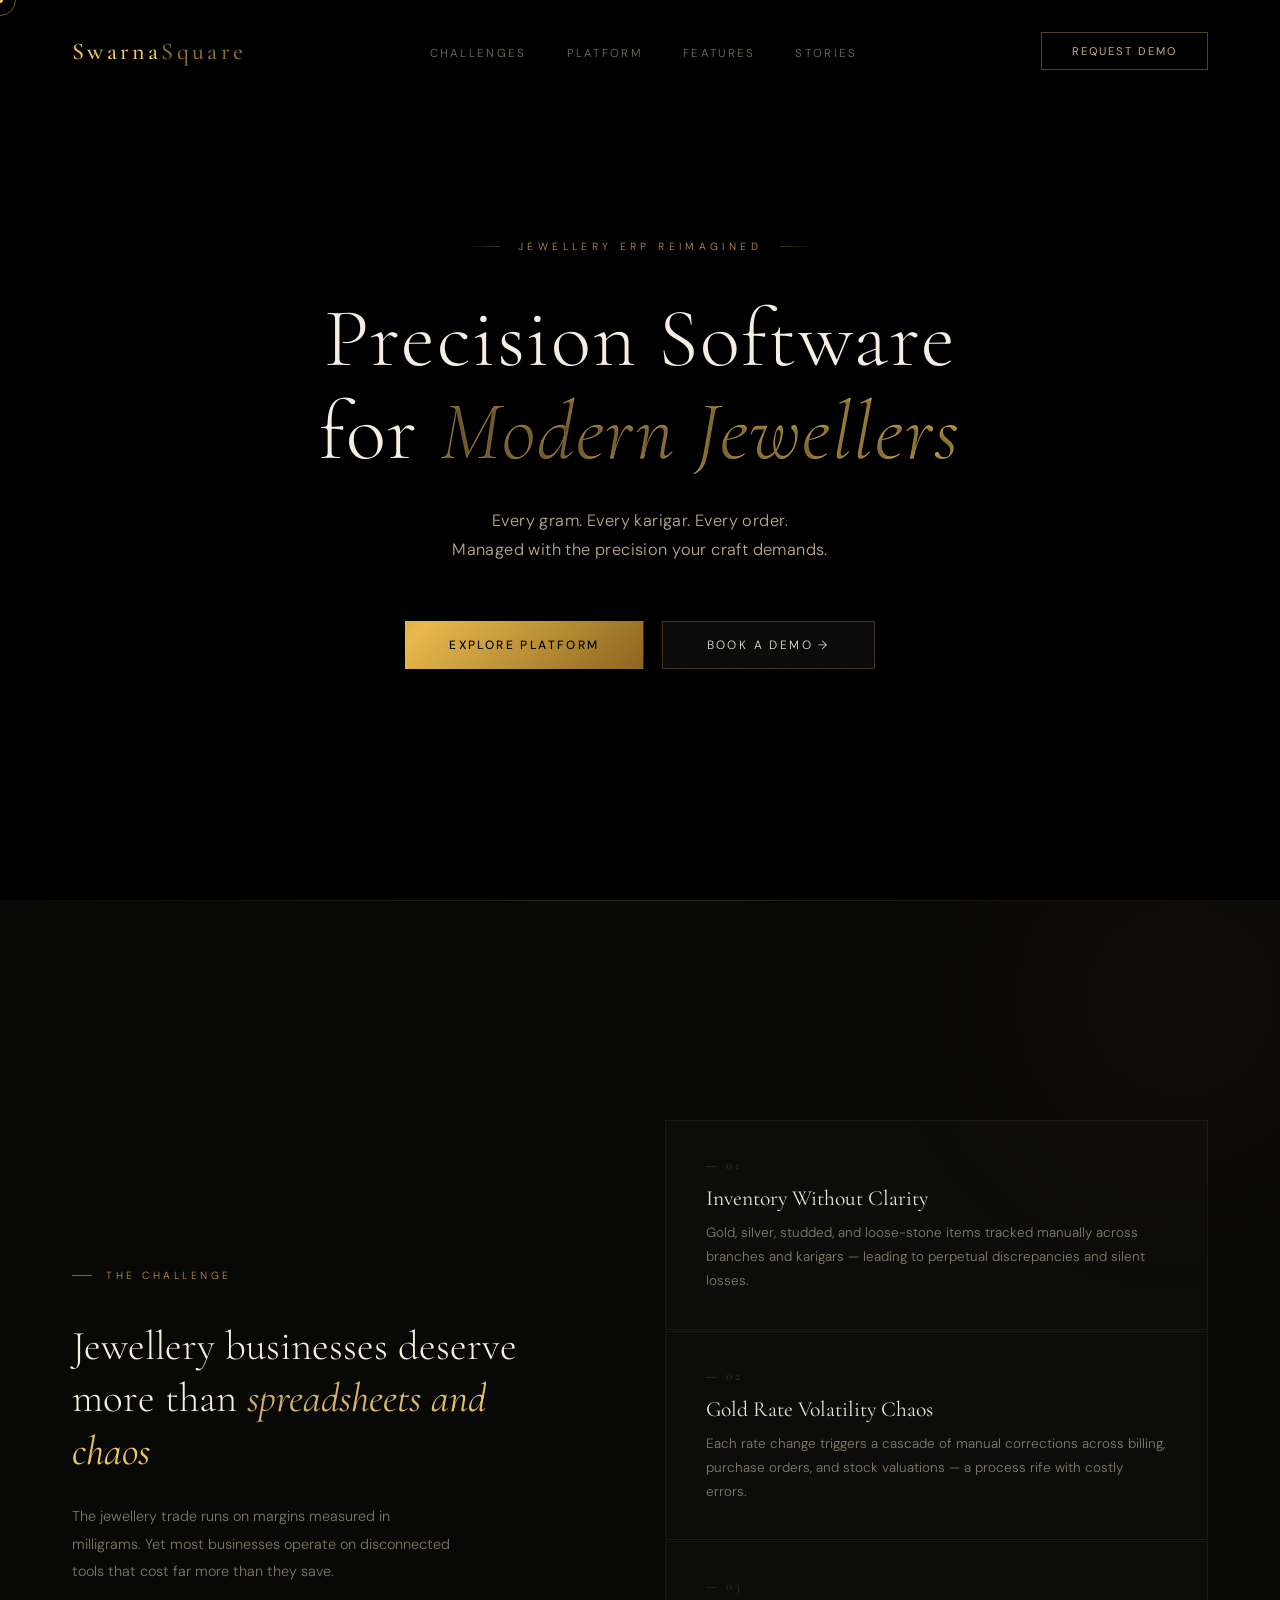
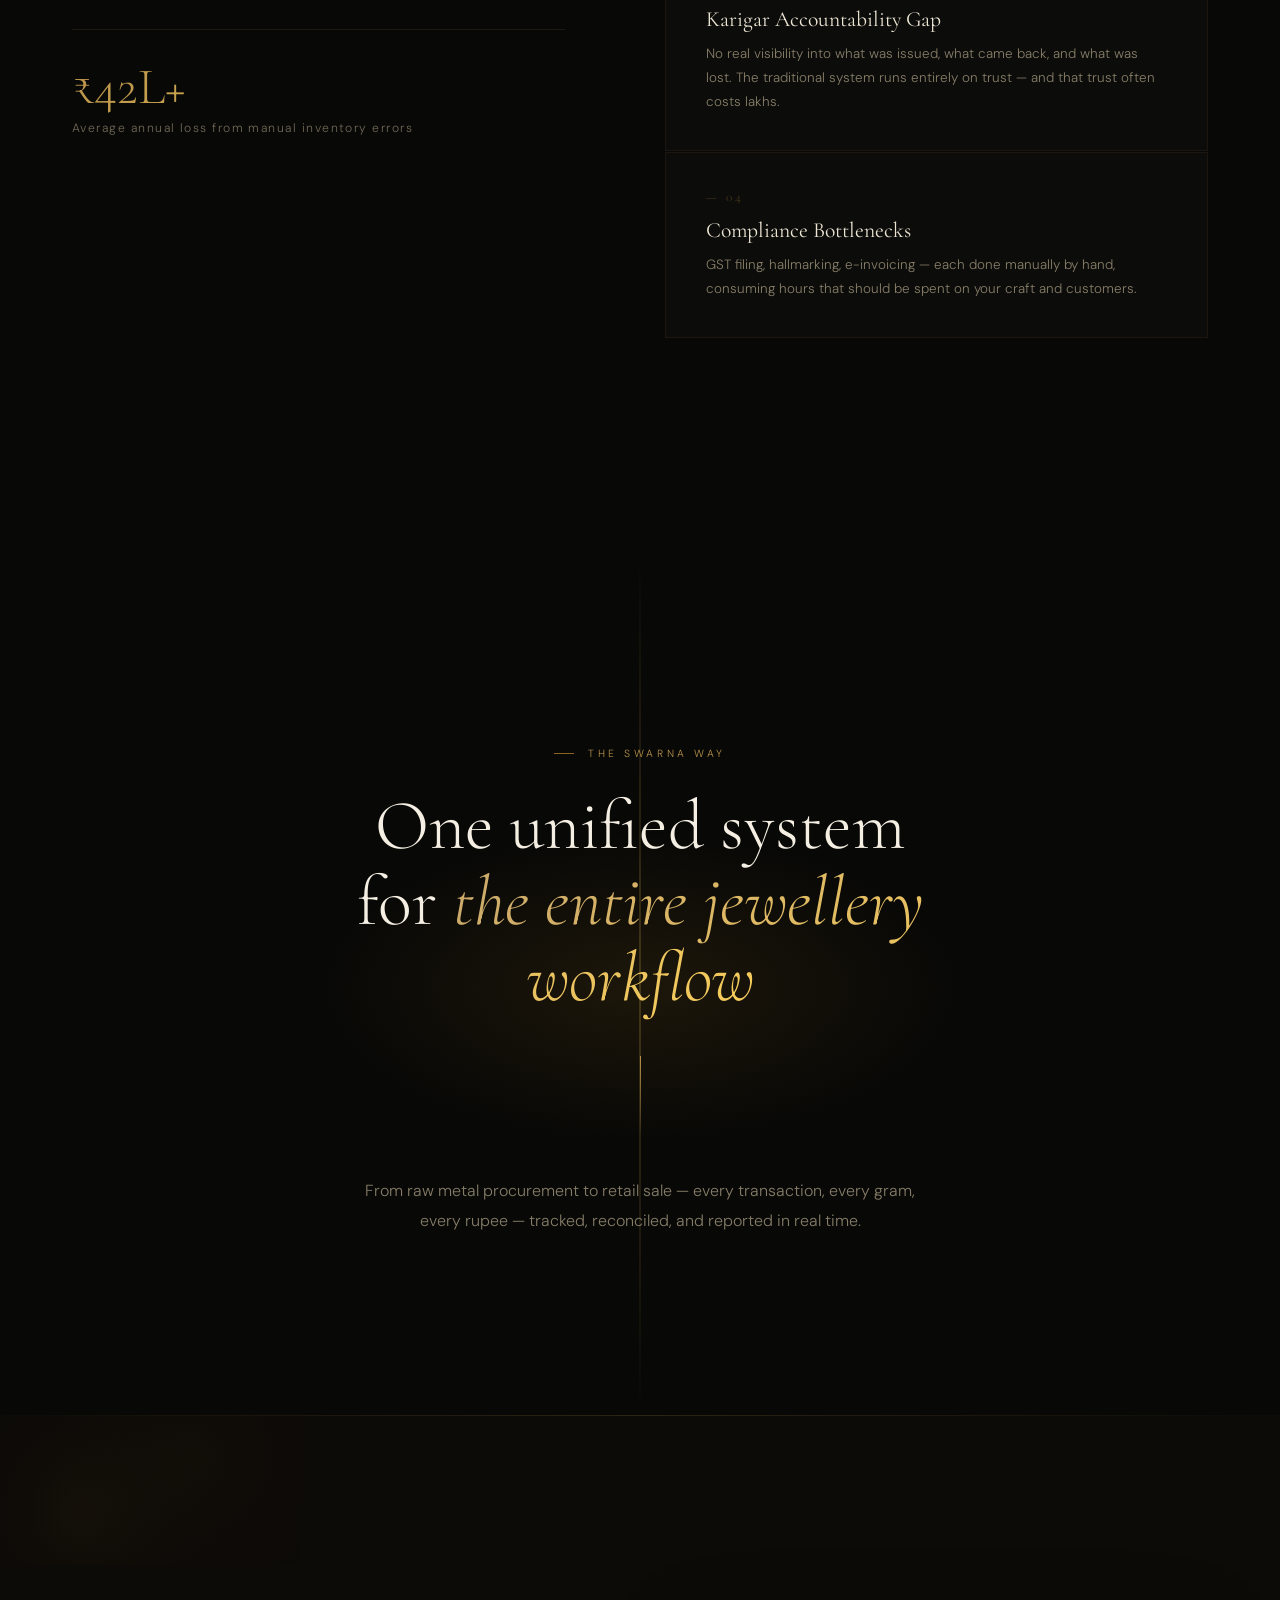
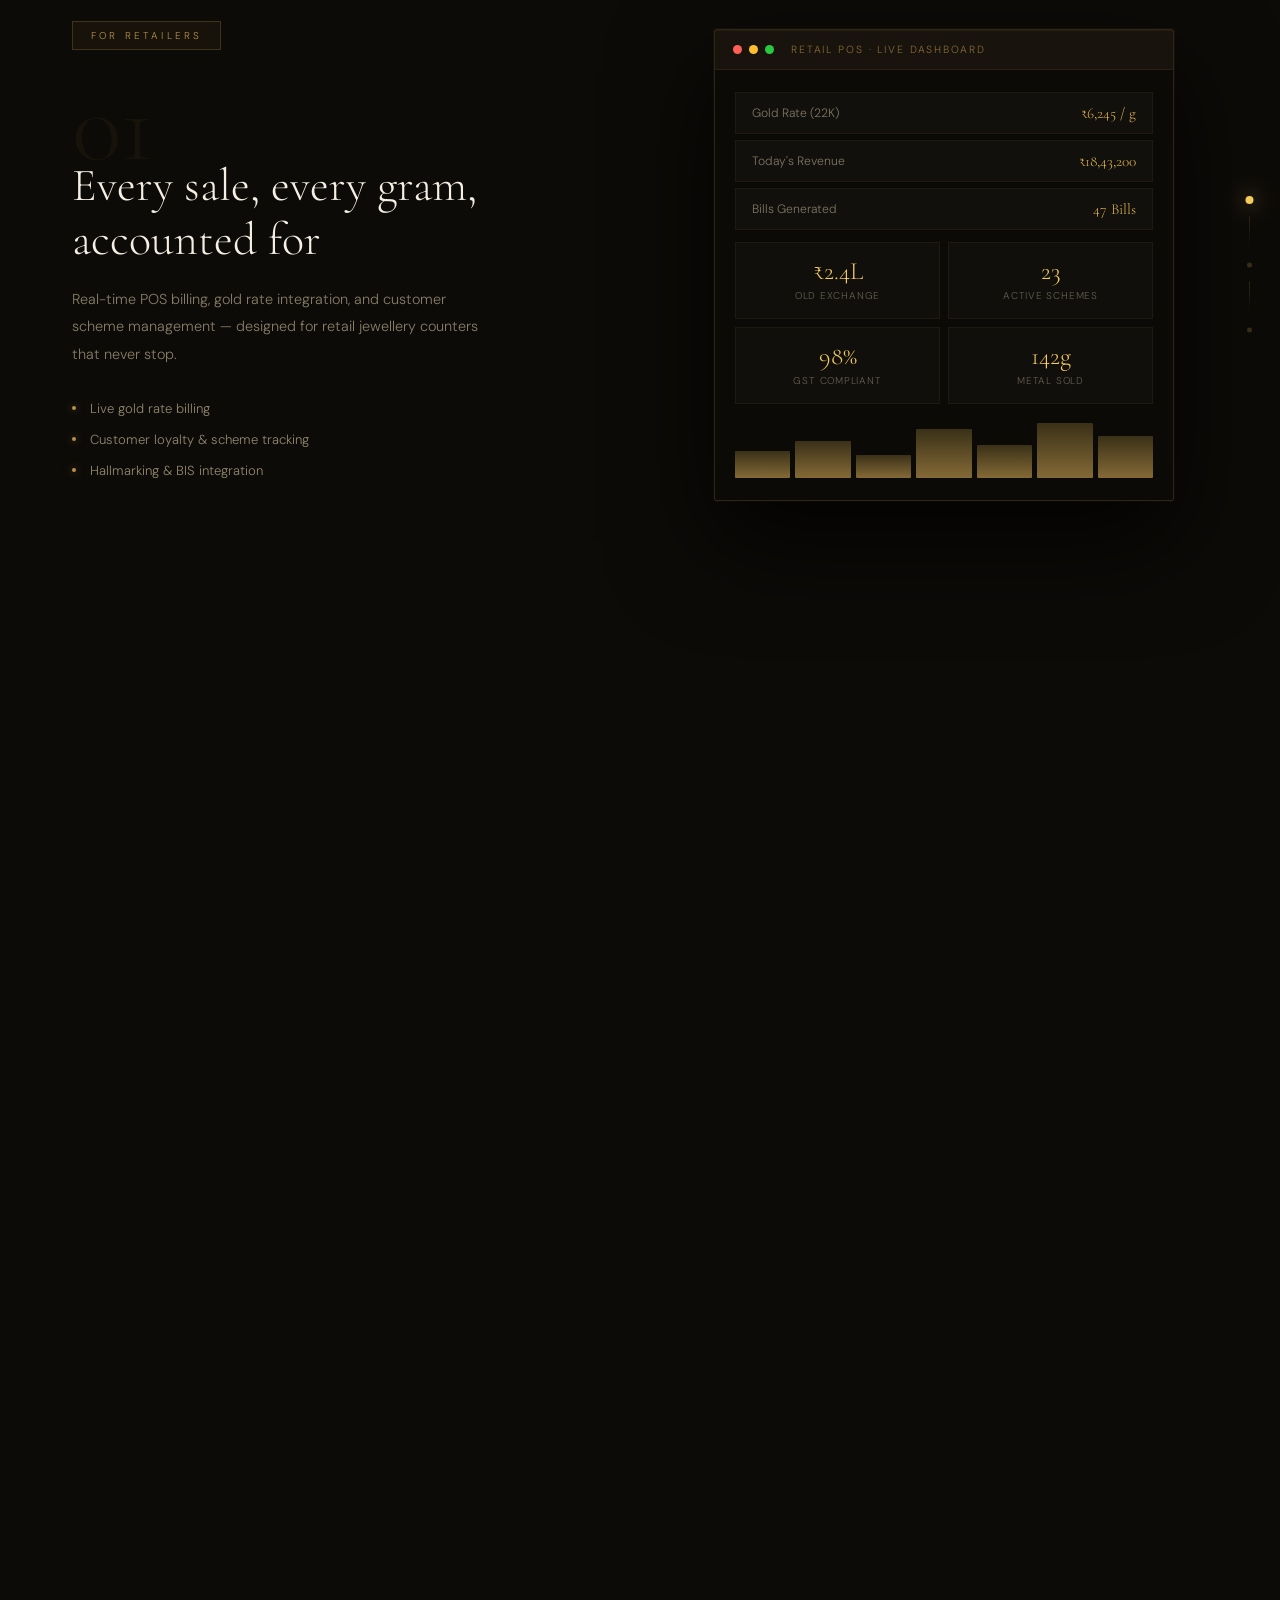
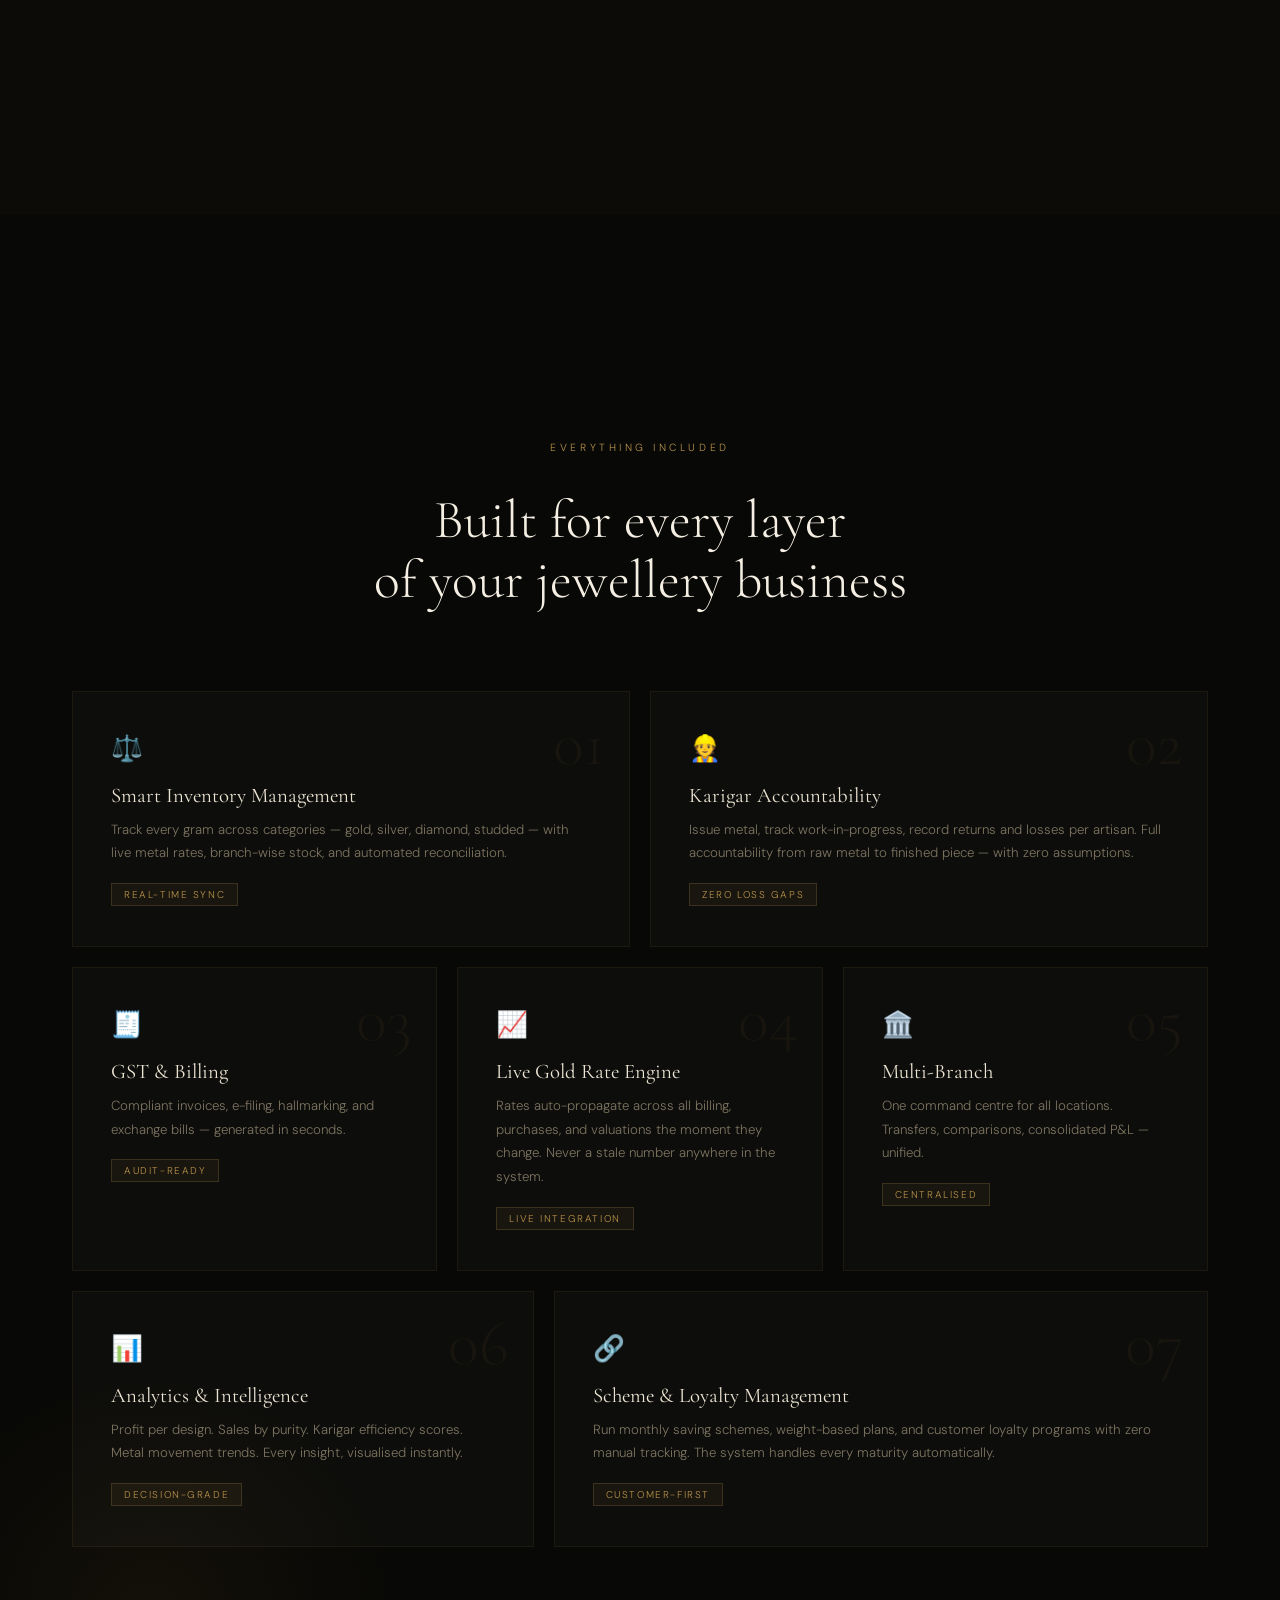
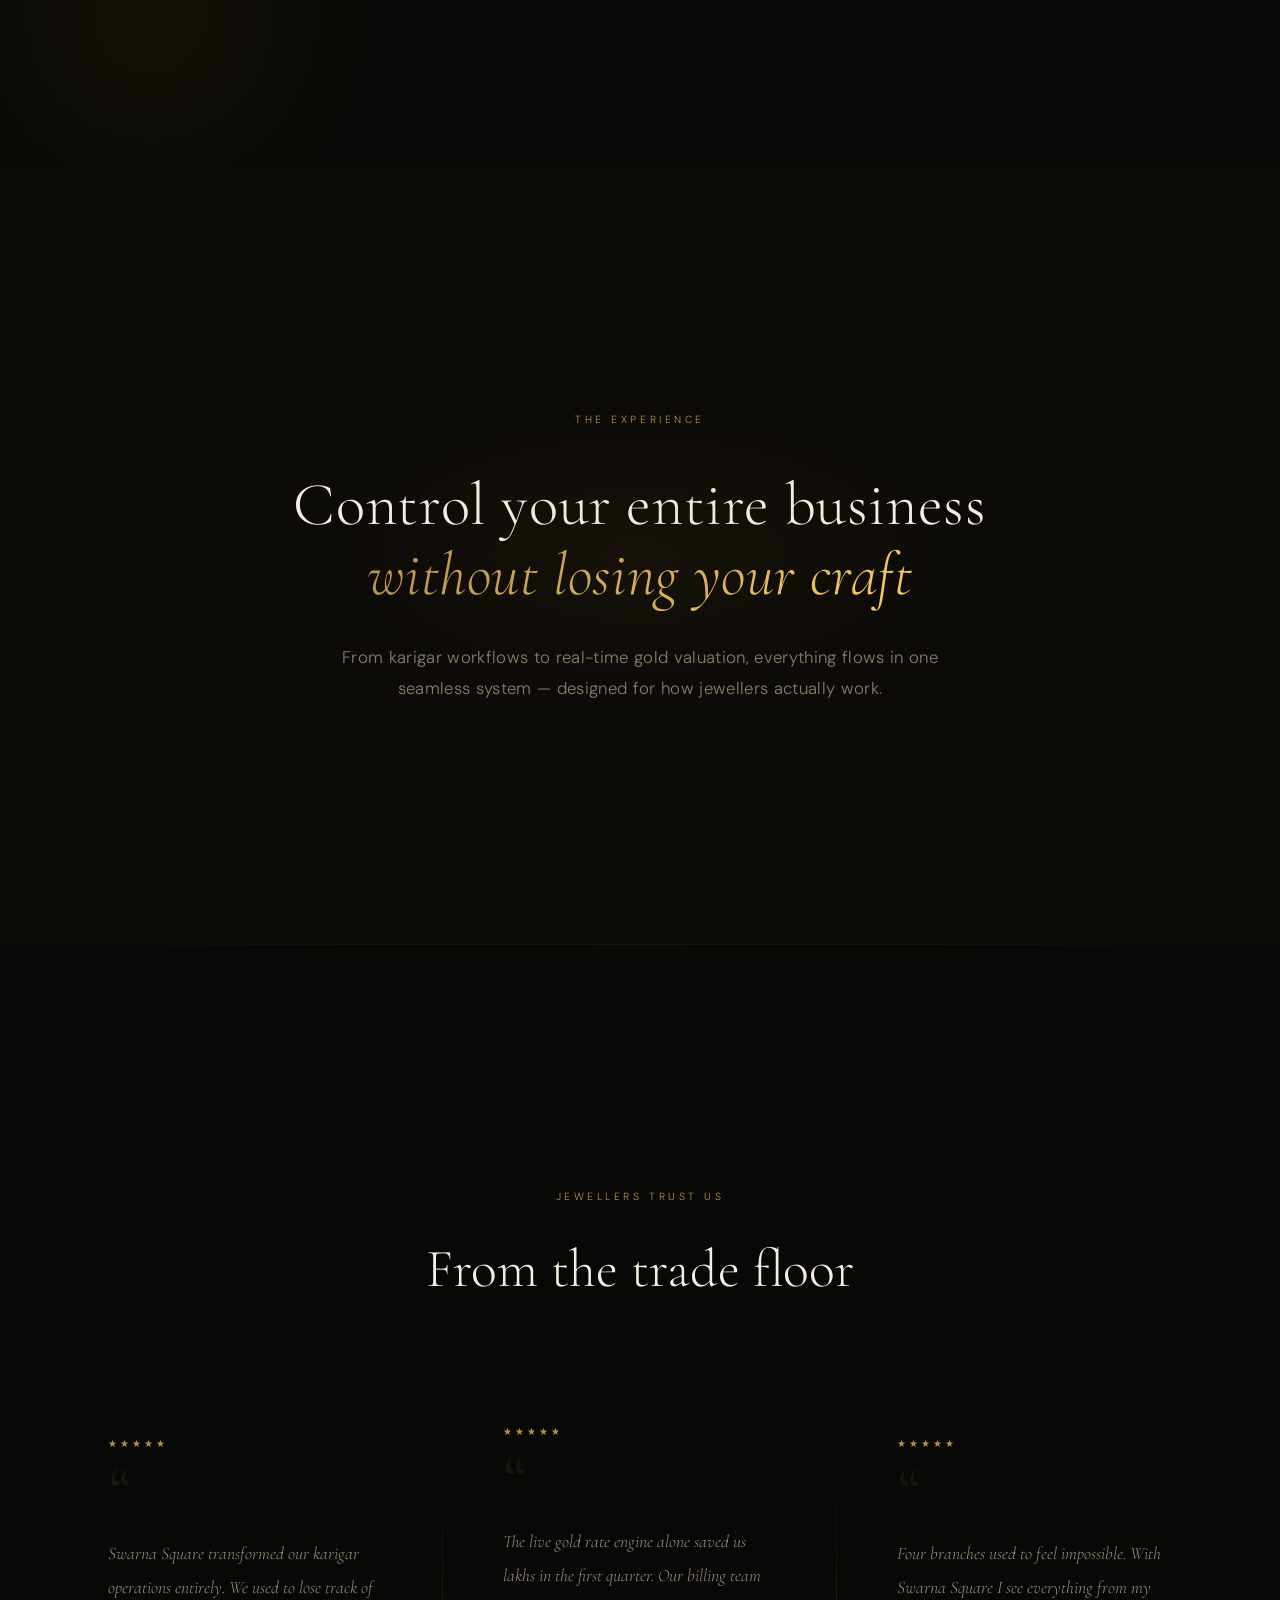
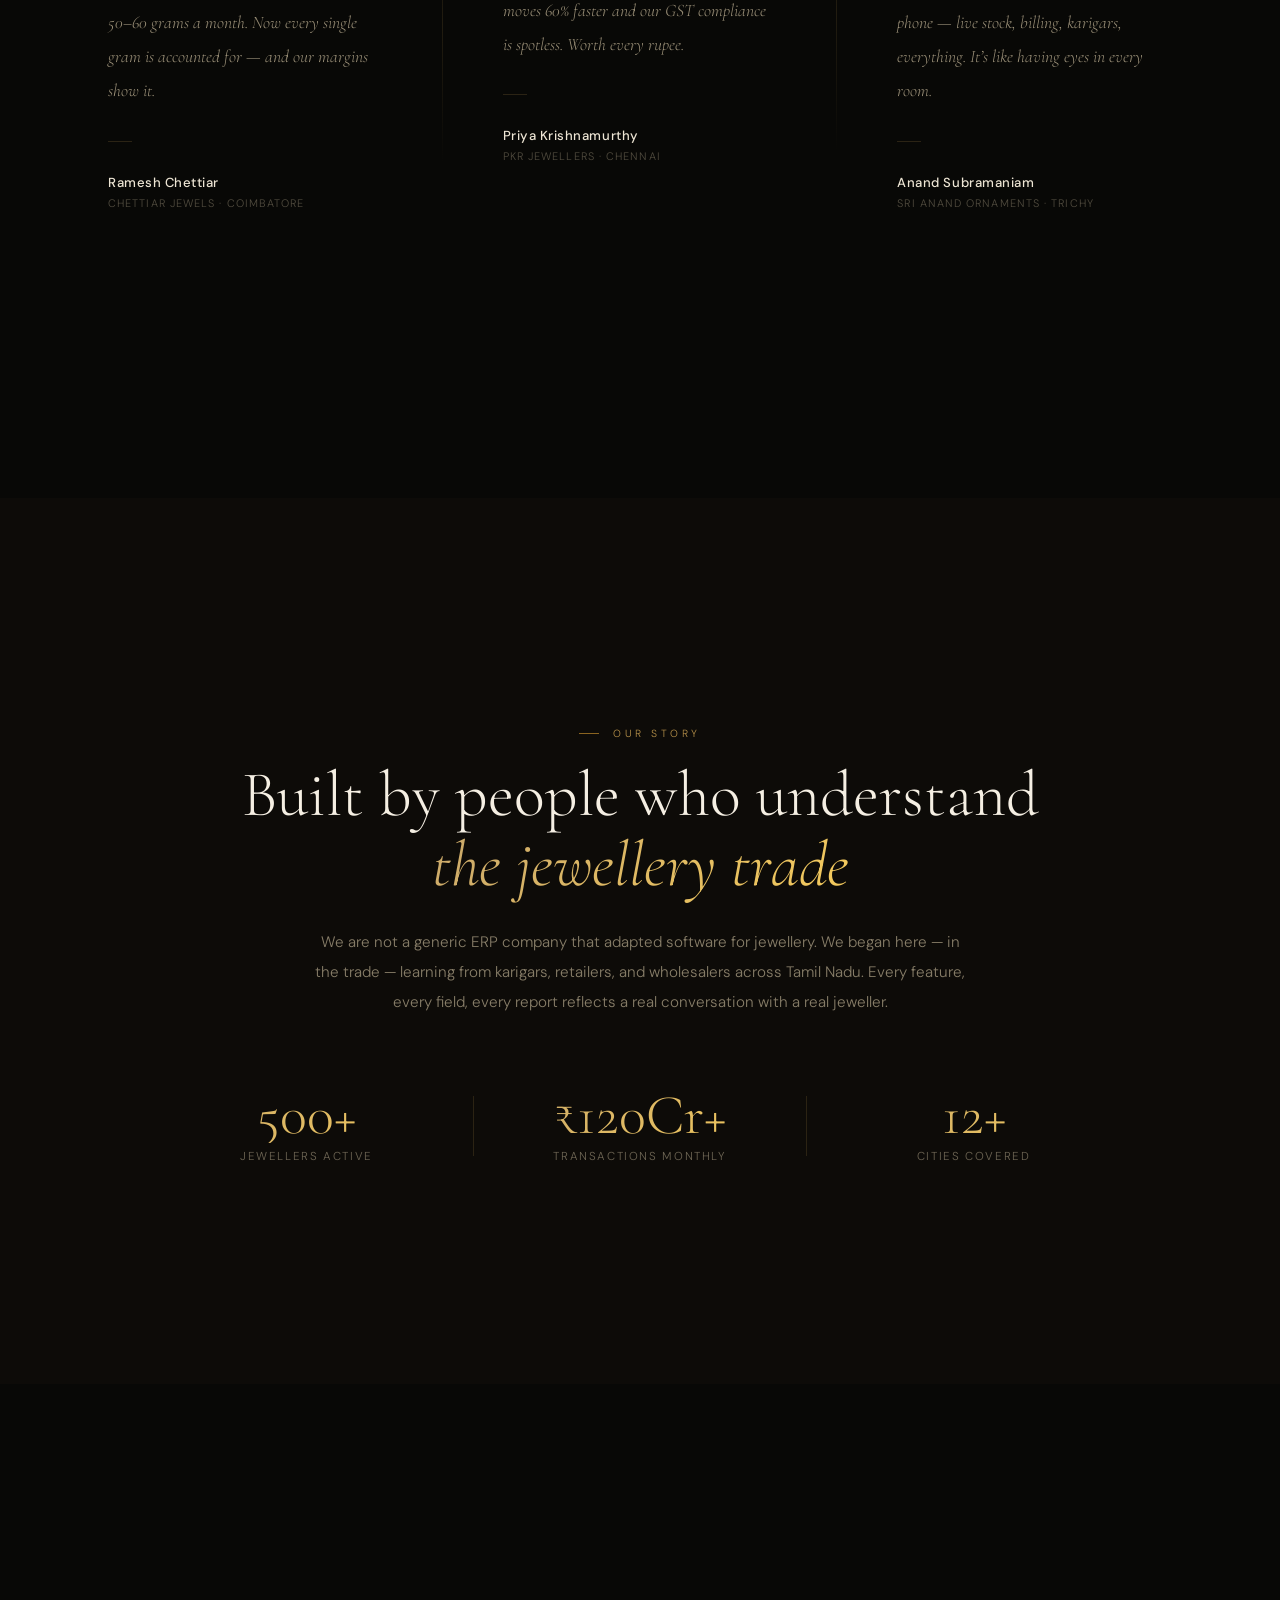
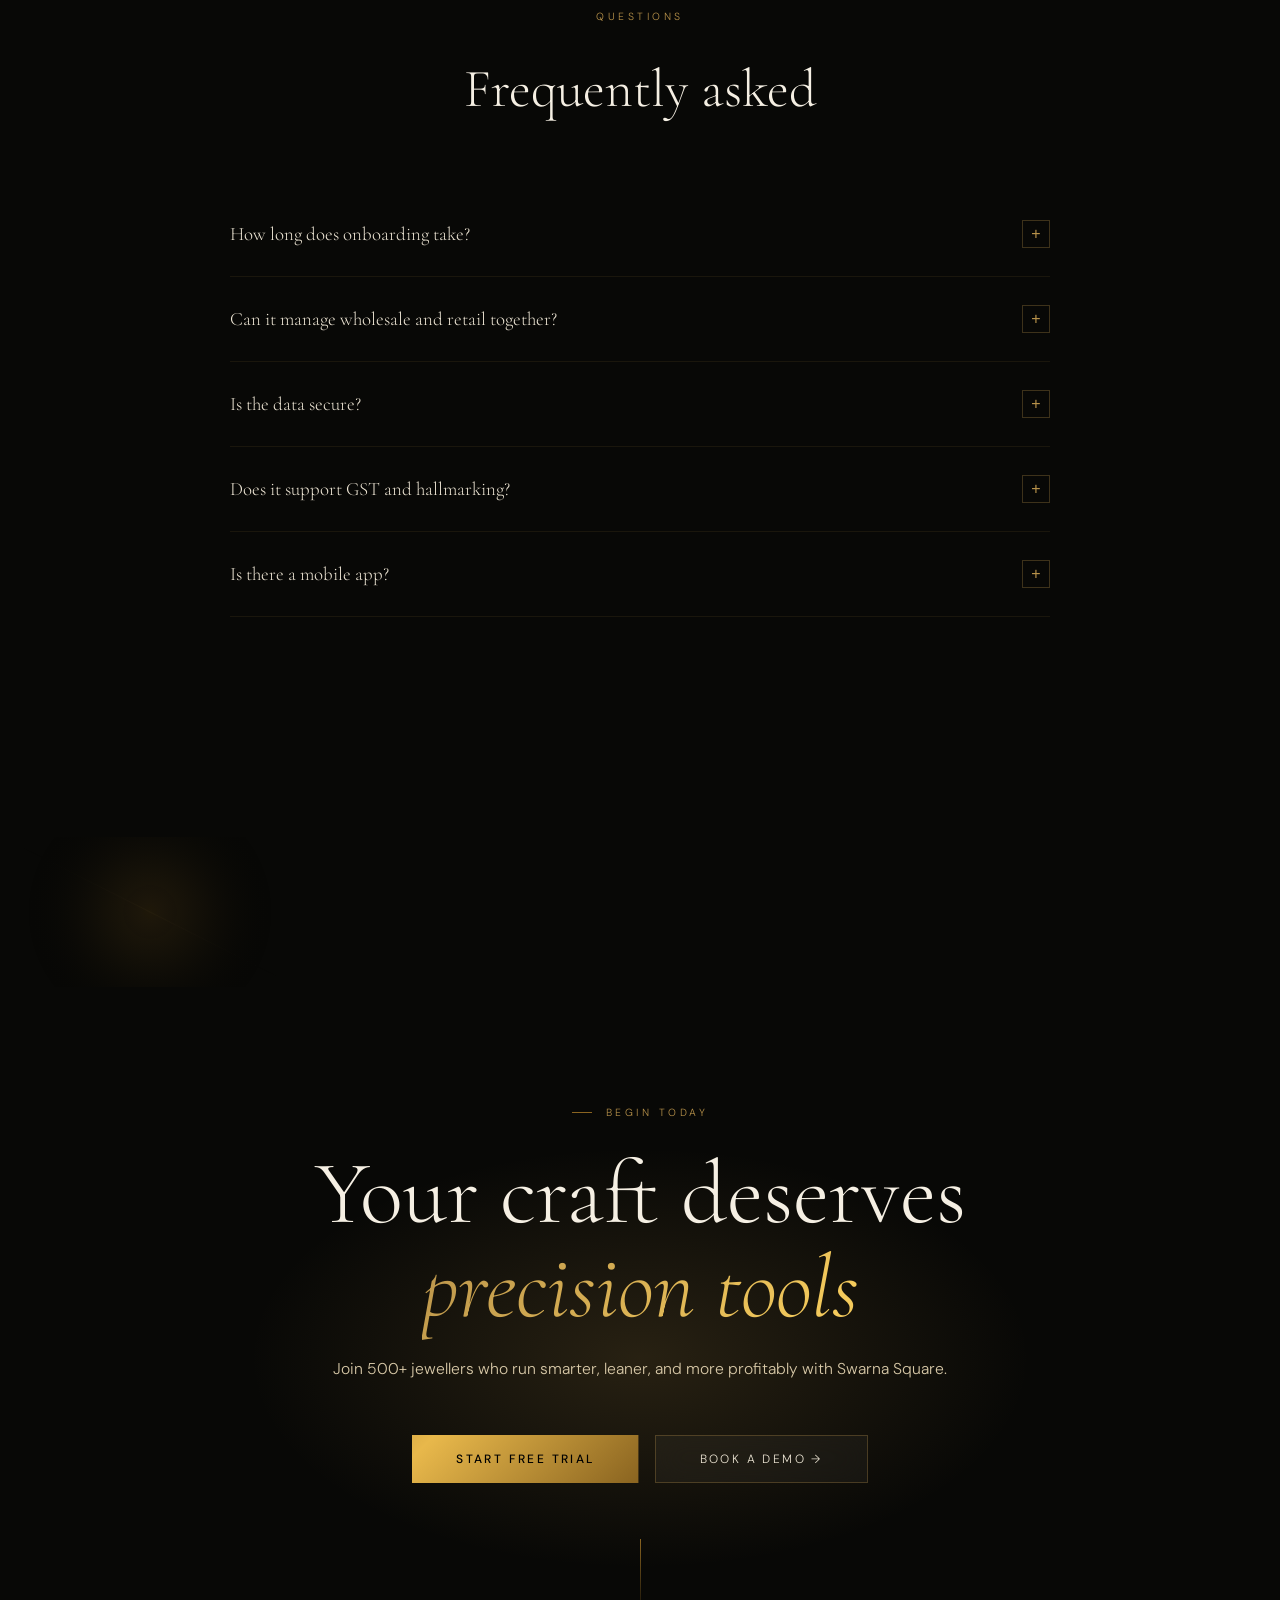
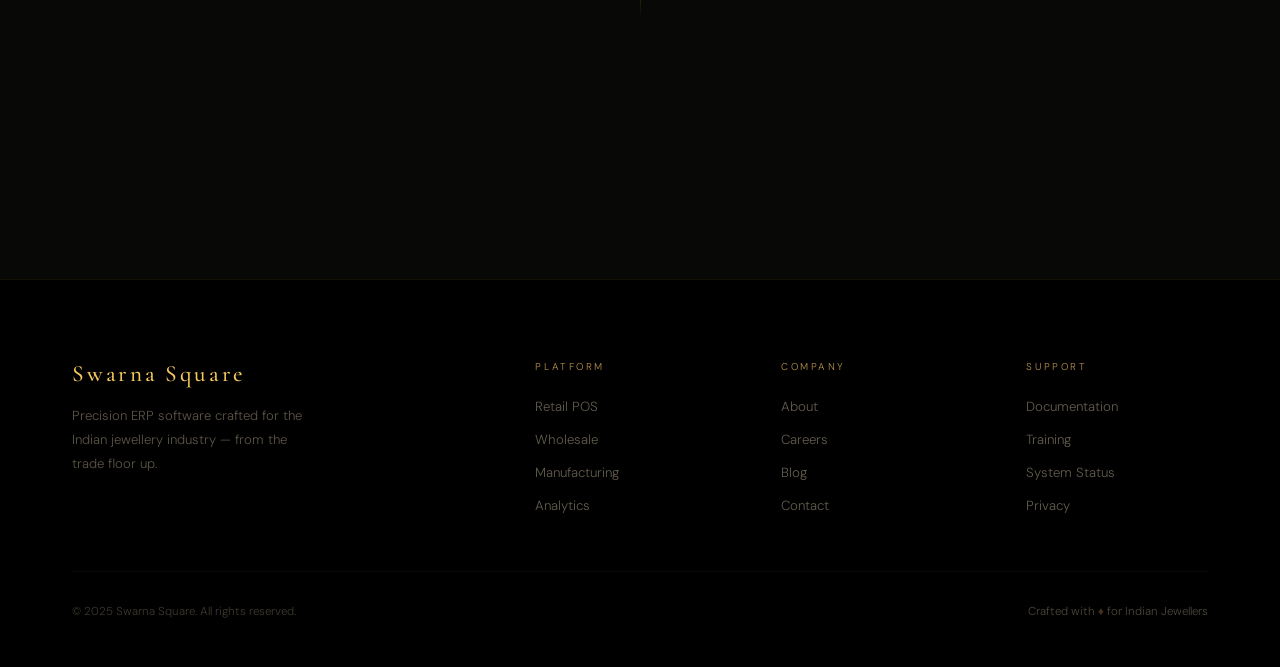
==== index.html @ 0a90da94 "Rename swarna-square- V$.html to index.html" ====
<!DOCTYPE html>
<html lang="en">

<head>
  <meta charset="UTF-8">
  <meta name="viewport" content="width=device-width, initial-scale=1.0">
  <title>Swarna Square — Precision ERP for Modern Jewellers</title>
  <link rel="preconnect" href="https://fonts.googleapis.com">
  <link rel="preconnect" href="https://fonts.gstatic.com" crossorigin>
  <link
    href="https://fonts.googleapis.com/css2?family=Cormorant+Garamond:ital,wght@0,300;0,400;0,500;0,600;1,300;1,400;1,500&family=DM+Sans:opsz,wght@9..40,200;9..40,300;9..40,400;9..40,500&display=swap"
    rel="stylesheet">
  <style>
    /* ════════════════════════════════════════════════
   DESIGN TOKENS
════════════════════════════════════════════════ */
    :root {
      --black: #000000;
      --night: #080806;
      --deep: #0d0b08;
      --charcoal: #1a1814;
      --sand: #D8C9A8;
      --eggshell: #EDE5D4;
      --cream: #F5EFE3;
      --gold: #B8924A;
      --gold-mid: #C9A86B;
      --gold-hi: #E8B84B;
      --gold-pale: #F5CB5C;
      --gold-deep: #8A6420;
      --r-gold: rgba(184, 146, 74, 1);
      --ease-luxury: cubic-bezier(0.16, 1, 0.3, 1);
      --ease-in-out: cubic-bezier(0.45, 0, 0.15, 1);
    }

    /* ════════════════════════════════════════════════
   RESET + BASE
════════════════════════════════════════════════ */
    *,
    *::before,
    *::after {
      margin: 0;
      padding: 0;
      box-sizing: border-box;
    }

    html {
      font-size: 16px;
      scroll-behavior: auto;
    }

    body {
      background: var(--black);
      color: var(--sand);
      font-family: 'DM Sans', sans-serif;
      font-weight: 300;
      overflow-x: hidden;
      cursor: none;
      -webkit-font-smoothing: antialiased;
    }

    /* ════════════════════════════════════════════════
   SCROLL PROGRESS BAR
════════════════════════════════════════════════ */
    #scroll-bar {
      position: fixed;
      top: 0;
      left: 0;
      height: 1px;
      background: linear-gradient(to right, var(--gold-deep), var(--gold-pale));
      z-index: 10000;
      width: 0%;
      transition: width .05s linear;
      box-shadow: 0 0 8px rgba(232, 184, 75, .6);
    }

    /* ════════════════════════════════════════════════
   CUSTOM CURSOR
════════════════════════════════════════════════ */
    #cur-dot {
      position: fixed;
      width: 6px;
      height: 6px;
      background: var(--gold-pale);
      border-radius: 50%;
      pointer-events: none;
      z-index: 9999;
      transform: translate(-50%, -50%);
      transition: width .2s var(--ease-luxury), height .2s var(--ease-luxury),
        background .2s, opacity .3s;
      mix-blend-mode: screen;
    }

    #cur-ring {
      position: fixed;
      width: 32px;
      height: 32px;
      border: 1px solid rgba(232, 184, 75, .5);
      border-radius: 50%;
      pointer-events: none;
      z-index: 9998;
      transform: translate(-50%, -50%);
      transition: width .4s var(--ease-luxury), height .4s var(--ease-luxury),
        border-color .3s, opacity .3s;
    }

    .cursor-hover #cur-dot {
      width: 10px;
      height: 10px;
    }

    .cursor-hover #cur-ring {
      width: 52px;
      height: 52px;
      border-color: rgba(232, 184, 75, .35);
    }

    .cursor-text #cur-ring {
      width: 80px;
      height: 80px;
      background: rgba(184, 146, 74, .08);
      border-color: rgba(232, 184, 75, .6);
    }

    /* ════════════════════════════════════════════════
   FILM GRAIN
════════════════════════════════════════════════ */
    #grain {
      position: fixed;
      inset: 0;
      z-index: 9990;
      pointer-events: none;
      opacity: .032;
      mix-blend-mode: overlay;
      background-image: url("data:image/svg+xml,%3Csvg xmlns='http://www.w3.org/2000/svg' width='300' height='300'%3E%3Cfilter id='g'%3E%3CfeTurbulence type='fractalNoise' baseFrequency='.75' numOctaves='4' stitchTiles='stitch'/%3E%3C/filter%3E%3Crect width='300' height='300' filter='url(%23g)'/%3E%3C/svg%3E");
      background-size: 200px 200px;
      animation: grainShift 0.12s steps(1) infinite;
    }

    @keyframes grainShift {
      0% {
        background-position: 0 0;
      }

      20% {
        background-position: -30px -50px;
      }

      40% {
        background-position: 50px 20px;
      }

      60% {
        background-position: -20px 40px;
      }

      80% {
        background-position: 40px -30px;
      }

      100% {
        background-position: 0 0;
      }
    }

    /* ════════════════════════════════════════════════
   NAVIGATION
════════════════════════════════════════════════ */
    nav {
      position: fixed;
      inset: 0 0 auto 0;
      z-index: 500;
      display: flex;
      align-items: center;
      justify-content: space-between;
      padding: 32px 72px;
      transition: padding .5s var(--ease-luxury), background .5s, border-color .5s;
    }

    nav::after {
      content: '';
      position: absolute;
      inset: 0;
      background: linear-gradient(to bottom, rgba(0, 0, 0, .72) 0%, transparent 100%);
      pointer-events: none;
    }

    nav.scrolled {
      padding: 20px 72px;
      background: rgba(8, 8, 6, .9);
      border-bottom: 1px solid rgba(184, 146, 74, .1);
      backdrop-filter: blur(24px) saturate(1.5);
    }

    .logo {
      font-family: 'Cormorant Garamond', serif;
      font-size: 1.5rem;
      font-weight: 500;
      letter-spacing: .14em;
      color: var(--gold-pale);
      text-decoration: none;
      position: relative;
      z-index: 1;
    }

    .logo em {
      font-style: normal;
      color: rgba(245, 203, 92, .55);
    }

    .nav-links {
      display: flex;
      gap: 40px;
      list-style: none;
      position: relative;
      z-index: 1;
    }

    .nav-links a {
      font-size: .72rem;
      letter-spacing: .2em;
      text-transform: uppercase;
      color: var(--sand);
      text-decoration: none;
      opacity: .55;
      transition: opacity .3s, color .3s, letter-spacing .3s;
    }

    .nav-links a:hover {
      opacity: 1;
      color: var(--gold-pale);
      letter-spacing: .26em;
    }

    .nav-btn {
      position: relative;
      z-index: 1;
      background: none;
      border: 1px solid rgba(184, 146, 74, .45);
      color: var(--gold-mid);
      padding: 11px 30px;
      font-family: 'DM Sans', sans-serif;
      font-size: .7rem;
      font-weight: 400;
      letter-spacing: .18em;
      text-transform: uppercase;
      cursor: none;
      overflow: hidden;
      transition: border-color .4s, color .4s, box-shadow .4s;
    }

    .nav-btn::before {
      content: '';
      position: absolute;
      inset: 0;
      background: linear-gradient(135deg, rgba(184, 146, 74, .15), rgba(232, 184, 75, .08));
      transform: translateX(-101%);
      transition: transform .4s var(--ease-luxury);
    }

    .nav-btn:hover {
      border-color: var(--gold-mid);
      color: var(--gold-pale);
      box-shadow: 0 0 24px rgba(184, 146, 74, .2);
    }

    .nav-btn:hover::before {
      transform: translateX(0);
    }

    /* ════════════════════════════════════════════════
   HERO
════════════════════════════════════════════════ */
    #hero {
      position: relative;
      height: 100vh;
      min-height: 700px;
      display: flex;
      align-items: center;
      justify-content: center;
      overflow: hidden;
    }

    /* HERO VIDEO */
    #hero-video {
      position: absolute;
      inset: 0;
      width: 100%;
      height: 100%;
      object-fit: cover;
      filter: brightness(.85) contrast(1.05);
    }

    /* Minimal bottom fade for text readability */
    .h-ov-base {
      position: absolute;
      inset: 0;
      background: linear-gradient(to top, rgba(0, 0, 0, 0.6) 0%, rgba(0, 0, 0, 0.15) 40%, transparent 65%);
      z-index: 1;
      pointer-events: none;
    }

    /* HERO CONTENT */
    .hero-wrap {
      position: relative;
      z-index: 3;
      text-align: center;
      padding: 0 32px;
      max-width: 900px;
    }

    .hero-kicker {
      display: inline-flex;
      align-items: center;
      gap: 18px;
      font-size: .65rem;
      letter-spacing: .42em;
      text-transform: uppercase;
      color: var(--gold);
      margin-bottom: 42px;
      opacity: 0;
      filter: blur(6px);
      transform: translateY(12px);
      animation: heroTextIn 1.2s .5s cubic-bezier(0.16, 1, 0.3, 1) forwards;
    }

    .hero-kicker::before,
    .hero-kicker::after {
      content: '';
      flex: 1;
      width: 32px;
      height: 1px;
      background: linear-gradient(to right, transparent, rgba(184, 146, 74, .4));
    }

    .hero-kicker::after {
      background: linear-gradient(to left, transparent, rgba(184, 146, 74, .4));
    }

    .hero-h1 {
      font-family: 'Cormorant Garamond', serif;
      font-size: clamp(3rem, 6.5vw, 5.8rem);
      font-weight: 300;
      line-height: 1.06;
      letter-spacing: .02em;
      color: var(--cream);
      text-shadow: 0 2px 16px rgba(0, 0, 0, 0.7), 0 1px 4px rgba(0, 0, 0, 0.5);
      opacity: 0;
      filter: blur(10px);
      transform: translateY(28px);
      animation: heroTextIn 1.6s .7s cubic-bezier(0.16, 1, 0.3, 1) forwards;
    }

    .hero-h1 span.gold-word {
      font-style: italic;
      background: linear-gradient(135deg, var(--gold), var(--gold-pale), var(--gold-mid));
      background-size: 200% auto;
      -webkit-background-clip: text;
      -webkit-text-fill-color: transparent;
      background-clip: text;
      animation: shimmer 5s linear infinite;
    }

    .hero-h1 .line-2 {
      display: block;
      margin-top: 4px;
    }

    .hero-sub {
      margin-top: 30px;
      font-size: 1.02rem;
      font-weight: 300;
      line-height: 1.8;
      color: rgba(216, 201, 168, .85);
      text-shadow: 0 1px 8px rgba(0, 0, 0, 0.6);
      letter-spacing: .025em;
      max-width: 520px;
      margin-left: auto;
      margin-right: auto;
      opacity: 0;
      filter: blur(6px);
      transform: translateY(18px);
      animation: heroTextIn 1.3s .9s cubic-bezier(0.16, 1, 0.3, 1) forwards;
    }

    .hero-actions {
      margin-top: 56px;
      display: flex;
      gap: 18px;
      justify-content: center;
      align-items: center;
      opacity: 0;
      filter: blur(4px);
      transform: translateY(14px);
      animation: heroTextIn 1.2s 1.1s cubic-bezier(0.16, 1, 0.3, 1) forwards;
    }

    .btn-gold {
      position: relative;
      overflow: hidden;
      padding: 16px 44px;
      font-size: .75rem;
      font-weight: 500;
      letter-spacing: .2em;
      text-transform: uppercase;
      background: linear-gradient(135deg, var(--gold-deep) 0%, var(--gold-hi) 50%, var(--gold-deep) 100%);
      background-size: 200% 100%;
      background-position: 100% 0;
      color: var(--black);
      border: none;
      cursor: none;
      font-family: 'DM Sans', sans-serif;
      transition: background-position .6s var(--ease-luxury), box-shadow .4s, transform .3s;
    }

    .btn-gold:hover {
      background-position: 0 0;
      box-shadow: 0 0 48px rgba(232, 184, 75, .6), 0 12px 32px rgba(0, 0, 0, .5);
      transform: translateY(-4px) scale(1.02);
    }

    .btn-glass {
      padding: 15px 44px;
      font-size: .75rem;
      font-weight: 300;
      letter-spacing: .2em;
      text-transform: uppercase;
      background: rgba(255, 255, 255, .04);
      border: 1px solid rgba(184, 146, 74, .3);
      color: var(--eggshell);
      cursor: none;
      font-family: 'DM Sans', sans-serif;
      backdrop-filter: blur(16px);
      transition: background .4s, border-color .4s, box-shadow .4s, transform .3s;
    }

    .btn-glass:hover {
      background: rgba(184, 146, 74, .1);
      border-color: rgba(184, 146, 74, .7);
      box-shadow: 0 0 28px rgba(184, 146, 74, .25), inset 0 0 20px rgba(184, 146, 74, .1);
      transform: translateY(-4px) scale(1.02);
    }

    @keyframes heroTextIn {
      to {
        opacity: 1;
        filter: blur(0);
        transform: none;
      }
    }

    /* SCROLL INDICATOR */
    .scroll-ind {
      position: absolute;
      bottom: 44px;
      left: 50%;
      transform: translateX(-50%);
      z-index: 3;
      display: flex;
      flex-direction: column;
      align-items: center;
      gap: 10px;
      opacity: 0;
      animation: heroIn .7s 1.6s var(--ease-luxury) forwards;
    }

    .scroll-ind-label {
      font-size: .6rem;
      letter-spacing: .3em;
      text-transform: uppercase;
      color: rgba(184, 146, 74, .6);
    }

    .scroll-ind-line {
      width: 1px;
      height: 56px;
      background: linear-gradient(to bottom, var(--gold), transparent);
      transform-origin: top;
      animation: scrollPulse 2.2s ease-in-out infinite;
    }

    @keyframes scrollPulse {
      0% {
        transform: scaleY(0);
        opacity: 0;
      }

      30% {
        opacity: 1;
      }

      100% {
        transform: scaleY(1);
        opacity: 0;
      }
    }

    /* ════════════════════════════════════════════════
   SECTION SYSTEM
════════════════════════════════════════════════ */
    .s-label {
      display: inline-flex;
      align-items: center;
      gap: 14px;
      font-size: .65rem;
      letter-spacing: .34em;
      text-transform: uppercase;
      color: var(--gold);
      margin-bottom: 20px;
    }

    .s-label::before {
      content: '';
      width: 20px;
      height: 1px;
      background: var(--gold-deep);
    }

    .s-title {
      font-family: 'Cormorant Garamond', serif;
      font-size: clamp(2.2rem, 4.2vw, 3.8rem);
      font-weight: 300;
      line-height: 1.12;
      color: var(--cream);
    }

    .s-title em {
      font-style: italic;
      color: var(--gold-hi);
    }

    /* Reveal system */
    .reveal {
      opacity: 0;
      transform: translateY(36px);
      filter: blur(3px);
      transition: opacity .9s var(--ease-luxury), transform .9s var(--ease-luxury), filter .9s var(--ease-luxury);
    }

    .reveal.in {
      opacity: 1;
      transform: none;
      filter: none;
    }

    .reveal-delay-1 {
      transition-delay: .12s;
    }

    .reveal-delay-2 {
      transition-delay: .24s;
    }

    .reveal-delay-3 {
      transition-delay: .36s;
    }

    .reveal-delay-4 {
      transition-delay: .48s;
    }

    /* ════════════════════════════════════════════════
   PROBLEM SECTION
════════════════════════════════════════════════ */
    #problem {
      padding: 220px 72px;
      background: var(--night);
      position: relative;
      overflow: hidden;
    }

    #problem::before {
      content: '';
      position: absolute;
      top: 0;
      left: 0;
      right: 0;
      height: 1px;
      background: linear-gradient(to right, transparent, rgba(184, 146, 74, .2), transparent);
    }

    #problem::after {
      content: '';
      position: absolute;
      top: -200px;
      right: -200px;
      width: 600px;
      height: 600px;
      background: radial-gradient(circle, rgba(138, 100, 32, .07) 0%, transparent 70%);
      pointer-events: none;
    }

    .problem-grid {
      max-width: 1360px;
      margin: 0 auto;
      display: grid;
      grid-template-columns: 1fr 1.1fr;
      gap: 100px;
      align-items: start;
    }

    .problem-left {
      position: sticky;
      top: 140px;
    }

    .problem-eyebrow {}

    .problem-headline {
      font-family: 'Cormorant Garamond', serif;
      font-size: clamp(1.8rem, 3.2vw, 2.9rem);
      font-weight: 300;
      line-height: 1.28;
      color: var(--cream);
      margin-top: 18px;
    }

    .problem-headline strong {
      font-weight: 400;
      font-style: italic;
      background: linear-gradient(135deg, var(--gold-mid), var(--gold-pale));
      -webkit-background-clip: text;
      -webkit-text-fill-color: transparent;
      background-clip: text;
    }

    .problem-body {
      margin-top: 26px;
      font-size: .9rem;
      line-height: 1.9;
      color: rgba(216, 201, 168, .58);
      max-width: 380px;
    }

    .problem-stat {
      margin-top: 44px;
      padding-top: 32px;
      border-top: 1px solid rgba(184, 146, 74, .12);
    }

    .problem-stat-num {
      font-family: 'Cormorant Garamond', serif;
      font-size: 3.2rem;
      font-weight: 300;
      background: linear-gradient(135deg, var(--gold), var(--gold-pale));
      -webkit-background-clip: text;
      -webkit-text-fill-color: transparent;
      background-clip: text;
      line-height: 1;
    }

    .problem-stat-label {
      font-size: .76rem;
      letter-spacing: .12em;
      opacity: .5;
      margin-top: 6px;
    }

    .problem-cards {
      display: flex;
      flex-direction: column;
      gap: 1px;
    }

    .p-card {
      background: rgba(255, 255, 255, .018);
      border: 1px solid rgba(184, 146, 74, .08);
      padding: 36px 40px;
      position: relative;
      overflow: hidden;
      cursor: none;
      transform: translateX(40px);
      opacity: 0;
      transition: transform .8s var(--ease-luxury), opacity .8s var(--ease-luxury),
        background .35s, border-color .35s, box-shadow .35s;
    }

    .p-card::before {
      content: '';
      position: absolute;
      left: 0;
      top: 0;
      bottom: 0;
      width: 2px;
      background: linear-gradient(to bottom, transparent, var(--gold-deep), transparent);
      transform: scaleY(0);
      transform-origin: center;
      transition: transform .5s var(--ease-luxury);
    }

    .p-card.in {
      transform: translateX(0);
      opacity: 1;
    }

    .p-card:hover {
      background: rgba(184, 146, 74, .04);
      border-color: rgba(184, 146, 74, .22);
    }

    .p-card:hover::before {
      transform: scaleY(1);
    }

    .p-card:hover .p-card-inner {
      transform: translateX(6px);
    }

    .p-card-inner {
      transition: transform .4s var(--ease-luxury);
    }

    .p-num {
      font-family: 'Cormorant Garamond', serif;
      font-size: .82rem;
      color: rgba(184, 146, 74, .35);
      letter-spacing: .22em;
      margin-bottom: 12px;
    }

    .p-title {
      font-family: 'Cormorant Garamond', serif;
      font-size: 1.35rem;
      font-weight: 400;
      color: var(--eggshell);
      margin-bottom: 10px;
    }

    .p-text {
      font-size: .84rem;
      line-height: 1.78;
      color: rgba(216, 201, 168, .6);
    }

    /* ════════════════════════════════════════════════
   SOLUTION / BRIDGE SECTION
════════════════════════════════════════════════ */
    #bridge {
      padding: 180px 72px;
      background: var(--night);
      position: relative;
      overflow: hidden;
      text-align: center;
    }

    .bridge-beam {
      position: absolute;
      left: 50%;
      top: 0;
      bottom: 0;
      width: 1px;
      transform: translateX(-50%);
      background: linear-gradient(to bottom, transparent 0%, rgba(184, 146, 74, .25) 20%, rgba(245, 203, 92, .4) 50%, rgba(184, 146, 74, .25) 80%, transparent 100%);
      animation: beamPulse 4s ease-in-out infinite;
    }

    @keyframes beamPulse {

      0%,
      100% {
        opacity: .4;
      }

      50% {
        opacity: 1;
      }
    }

    .bridge-orb {
      position: absolute;
      top: 50%;
      left: 50%;
      transform: translate(-50%, -50%);
      width: 700px;
      height: 400px;
      background: radial-gradient(ellipse 65% 55% at 50% 50%, rgba(138, 100, 32, .16) 0%, transparent 70%);
      pointer-events: none;
      animation: glowBreathe 5s ease-in-out infinite;
    }

    .bridge-inner {
      position: relative;
      z-index: 2;
      max-width: 800px;
      margin: 0 auto;
    }

    .bridge-title {
      font-family: 'Cormorant Garamond', serif;
      font-size: clamp(2.5rem, 5.5vw, 4.8rem);
      font-weight: 300;
      line-height: 1.08;
      color: var(--cream);
    }

    .bridge-title .line {
      display: block;
    }

    .bridge-title em {
      font-style: italic;
      background: linear-gradient(135deg, var(--gold-mid), var(--gold-pale), var(--gold-mid));
      background-size: 200% auto;
      -webkit-background-clip: text;
      -webkit-text-fill-color: transparent;
      background-clip: text;
      animation: shimmer 4s linear infinite;
    }

    @keyframes shimmer {
      to {
        background-position: 200% center;
      }
    }

    .bridge-rule {
      width: 1px;
      height: 80px;
      background: linear-gradient(to bottom, var(--gold), transparent);
      margin: 40px auto;
      animation: growDown .8s var(--ease-luxury) forwards;
      transform-origin: top;
      transform: scaleY(0);
      opacity: 0;
    }

    .bridge-rule.in {
      animation: growLine .9s .3s var(--ease-luxury) forwards;
    }

    @keyframes growLine {
      to {
        transform: scaleY(1);
        opacity: 1;
      }
    }

    .bridge-desc {
      font-size: 1rem;
      line-height: 1.85;
      color: rgba(216, 201, 168, .6);
      max-width: 560px;
      margin: 0 auto;
    }

    /* ════════════════════════════════════════════════
   SCROLL STORY
════════════════════════════════════════════════ */
    #story-outer {
      position: relative;
      height: 400vh;
      background: var(--deep);
    }

    #story-outer::before {
      content: '';
      position: absolute;
      top: 0;
      left: 0;
      right: 0;
      height: 1px;
      background: linear-gradient(to right, transparent, rgba(184, 146, 74, .18), transparent);
    }

    #story-sticky {
      position: sticky;
      top: 0;
      height: 100vh;
      display: flex;
      align-items: center;
      overflow: hidden;
    }

    /* Ambient background for story */
    #story-bg-canvas {
      position: absolute;
      inset: 0;
      pointer-events: none;
      z-index: 0;
    }

    .story-layout {
      position: relative;
      z-index: 1;
      max-width: 1360px;
      margin: 0 auto;
      padding: 0 72px;
      display: grid;
      grid-template-columns: 1fr 1fr;
      gap: 80px;
      align-items: center;
      width: 100%;
    }

    /* LEFT — text content */
    .story-text {}

    .story-step-badge {
      display: inline-flex;
      align-items: center;
      gap: 10px;
      font-size: .62rem;
      letter-spacing: .32em;
      text-transform: uppercase;
      color: var(--gold);
      padding: 7px 18px;
      border: 1px solid rgba(184, 146, 74, .25);
      background: rgba(184, 146, 74, .06);
      margin-bottom: 30px;
      transition: all .5s var(--ease-luxury);
    }

    .story-idx {
      font-family: 'Cormorant Garamond', serif;
      font-size: 6.5rem;
      font-weight: 300;
      line-height: .9;
      color: rgba(184, 146, 74, .06);
      letter-spacing: -.02em;
      margin-bottom: -14px;
      transition: all .5s var(--ease-luxury);
    }

    .story-h {
      font-family: 'Cormorant Garamond', serif;
      font-size: clamp(2rem, 3.6vw, 3.2rem);
      font-weight: 300;
      line-height: 1.16;
      color: var(--cream);
      transition: all .5s var(--ease-luxury);
    }

    .story-p {
      margin-top: 20px;
      font-size: .9rem;
      line-height: 1.88;
      color: rgba(216, 201, 168, .6);
      max-width: 420px;
      transition: all .5s var(--ease-luxury);
    }

    .story-feats {
      margin-top: 32px;
      display: flex;
      flex-direction: column;
      gap: 14px;
    }

    .story-feat {
      display: flex;
      align-items: center;
      gap: 14px;
      font-size: .82rem;
      color: rgba(216, 201, 168, .65);
      opacity: 0;
      transform: translateX(-10px);
      transition: opacity .4s, transform .4s;
    }

    .story-feat.show {
      opacity: 1;
      transform: none;
    }

    .feat-dot {
      width: 4px;
      height: 4px;
      border-radius: 50%;
      background: var(--gold);
      flex-shrink: 0;
      box-shadow: 0 0 8px rgba(184, 146, 74, .6);
    }

    /* RIGHT — visuals */
    .story-vis-wrap {
      position: relative;
      height: 500px;
    }

    .story-vis {
      position: absolute;
      inset: 0;
      display: flex;
      align-items: center;
      justify-content: center;
      opacity: 0;
      transform: scale(.96) translateY(18px);
      filter: blur(6px);
      transition: opacity .8s var(--ease-luxury), transform .8s var(--ease-luxury), filter .8s var(--ease-luxury);
      pointer-events: none;
    }

    .story-vis.active {
      opacity: 1;
      transform: scale(1) translateY(0);
      filter: none;
      pointer-events: auto;
    }

    /* UI MOCK PANELS */
    .mock {
      width: 100%;
      max-width: 460px;
      background: rgba(13, 11, 8, .92);
      border: 1px solid rgba(184, 146, 74, .2);
      box-shadow:
        0 40px 100px rgba(0, 0, 0, .8),
        0 0 0 1px rgba(184, 146, 74, .06),
        inset 0 1px 0 rgba(184, 146, 74, .08);
      border-radius: 3px;
      overflow: hidden;
    }

    .mock-bar {
      background: rgba(184, 146, 74, .07);
      border-bottom: 1px solid rgba(184, 146, 74, .1);
      padding: 13px 18px;
      display: flex;
      align-items: center;
      gap: 7px;
    }

    .m-dot {
      width: 9px;
      height: 9px;
      border-radius: 50%;
    }

    .m-title {
      margin-left: 10px;
      font-size: .65rem;
      letter-spacing: .18em;
      text-transform: uppercase;
      color: rgba(184, 146, 74, .7);
    }

    .mock-body {
      padding: 22px 20px;
    }

    .m-row {
      display: flex;
      align-items: center;
      justify-content: space-between;
      padding: 11px 16px;
      margin-bottom: 6px;
      background: rgba(255, 255, 255, .025);
      border: 1px solid rgba(184, 146, 74, .07);
      transition: background .3s, border-color .3s;
    }

    .m-row:hover {
      background: rgba(184, 146, 74, .04);
      border-color: rgba(184, 146, 74, .18);
    }

    .m-row-l {
      font-size: .76rem;
      color: rgba(216, 201, 168, .55);
    }

    .m-row-r {
      font-family: 'Cormorant Garamond', serif;
      font-size: .95rem;
      color: var(--gold-hi);
    }

    .m-grid {
      display: grid;
      grid-template-columns: 1fr 1fr;
      gap: 8px;
      margin-top: 12px;
    }

    .m-kpi {
      background: rgba(255, 255, 255, .02);
      border: 1px solid rgba(184, 146, 74, .08);
      padding: 16px 14px;
      text-align: center;
    }

    .m-kpi-n {
      font-family: 'Cormorant Garamond', serif;
      font-size: 1.55rem;
      color: var(--gold-pale);
      line-height: 1;
    }

    .m-kpi-l {
      font-size: .62rem;
      opacity: .42;
      margin-top: 5px;
      letter-spacing: .08em;
      text-transform: uppercase;
    }

    .m-bars {
      margin-top: 14px;
    }

    .m-bar-r {
      display: flex;
      align-items: center;
      gap: 10px;
      margin-bottom: 9px;
    }

    .m-bar-lbl {
      font-size: .7rem;
      opacity: .5;
      width: 72px;
      flex-shrink: 0;
    }

    .m-bar-t {
      flex: 1;
      height: 3px;
      background: rgba(255, 255, 255, .05);
      overflow: hidden;
    }

    .m-bar-f {
      height: 100%;
      background: linear-gradient(to right, var(--gold-deep), var(--gold-pale));
      border-radius: 2px;
    }

    .m-tags {
      display: flex;
      flex-wrap: wrap;
      gap: 5px;
      margin-top: 14px;
    }

    .m-tag {
      font-size: .65rem;
      letter-spacing: .1em;
      color: var(--gold);
      border: 1px solid rgba(184, 146, 74, .25);
      background: rgba(184, 146, 74, .07);
      padding: 4px 10px;
    }

    .m-chart {
      display: flex;
      align-items: flex-end;
      gap: 5px;
      height: 60px;
      margin-top: 14px;
    }

    .m-bar-v {
      flex: 1;
      background: linear-gradient(to top, rgba(184, 146, 74, .7), rgba(245, 203, 92, .2));
      border-radius: 1px;
    }

    /* story progress */
    .story-prog {
      position: absolute;
      right: 28px;
      top: 50%;
      transform: translateY(-50%);
      display: flex;
      flex-direction: column;
      gap: 14px;
      z-index: 5;
    }

    .s-dot {
      width: 5px;
      height: 5px;
      border-radius: 50%;
      background: rgba(184, 146, 74, .25);
      cursor: none;
      transition: background .4s, transform .4s, box-shadow .4s;
    }

    .s-dot.on {
      background: var(--gold-pale);
      transform: scale(1.6);
      box-shadow: 0 0 12px rgba(245, 203, 92, .7);
    }

    .s-line {
      width: 1px;
      height: 32px;
      background: linear-gradient(to bottom, rgba(184, 146, 74, .2), transparent);
      margin-left: 2px;
    }

    /* ════════════════════════════════════════════════
   FEATURES BENTO
════════════════════════════════════════════════ */
    #features {
      padding: 220px 72px;
      background: var(--night);
      position: relative;
      overflow: hidden;
    }

    #features::before {
      content: '';
      position: absolute;
      bottom: -100px;
      left: -100px;
      width: 500px;
      height: 500px;
      background: radial-gradient(circle, rgba(138, 100, 32, .09) 0%, transparent 70%);
    }

    .feat-header {
      max-width: 600px;
      margin: 0 auto 80px;
      text-align: center;
    }

    .feat-header .s-label {
      justify-content: center;
    }

    .feat-header .s-label::before {
      display: none;
    }

    .bento {
      max-width: 1440px;
      margin: 0 auto;
      display: grid;
      grid-template-columns: repeat(12, 1fr);
      gap: 20px;
      width: 100%;
    }

    .bc {
      /* bento card */
      background: rgba(255, 255, 255, .02);
      border: 1px solid rgba(184, 146, 74, .09);
      padding: 40px 38px;
      position: relative;
      overflow: hidden;
      cursor: none;
      transition: transform .5s var(--ease-luxury), box-shadow .5s, border-color .5s, background .4s;
    }

    .bc::after {
      content: '';
      position: absolute;
      inset: 0;
      background: radial-gradient(ellipse 80% 60% at 50% 0%, rgba(184, 146, 74, .07) 0%, transparent 70%);
      opacity: 0;
      transition: opacity .4s;
    }

    .bc:hover {
      transform: translateY(-6px) !important;
      border-color: rgba(184, 146, 74, .3);
      background: rgba(184, 146, 74, .035);
    }

    .bc:hover::after {
      opacity: 1;
    }

    .bc:hover .bc-glow {
      opacity: 1;
    }

    .bc-glow {
      position: absolute;
      bottom: -40px;
      right: -40px;
      width: 180px;
      height: 180px;
      background: radial-gradient(circle, rgba(184, 146, 74, .12) 0%, transparent 70%);
      opacity: 0;
      transition: opacity .5s;
      pointer-events: none;
    }

    .bc-num {
      position: absolute;
      top: 20px;
      right: 24px;
      font-family: 'Cormorant Garamond', serif;
      font-size: 4rem;
      font-weight: 300;
      color: rgba(184, 146, 74, .06);
      line-height: 1;
    }

    .bc-icon {
      font-size: 1.6rem;
      margin-bottom: 18px;
      display: block;
    }

    .bc-title {
      font-family: 'Cormorant Garamond', serif;
      font-size: 1.3rem;
      font-weight: 400;
      color: var(--eggshell);
      margin-bottom: 10px;
    }

    .bc-desc {
      font-size: .83rem;
      line-height: 1.78;
      color: rgba(216, 201, 168, .55);
    }

    .bc-pill {
      display: inline-block;
      margin-top: 18px;
      font-size: .62rem;
      letter-spacing: .16em;
      text-transform: uppercase;
      color: var(--gold);
      border: 1px solid rgba(184, 146, 74, .22);
      background: rgba(184, 146, 74, .07);
      padding: 4px 12px;
    }

    /* grid placement */
    .bc-1 {
      grid-column: span 6;
    }

    .bc-2 {
      grid-column: span 6;
    }

    .bc-3 {
      grid-column: span 4;
    }

    .bc-4 {
      grid-column: span 4;
    }

    .bc-5 {
      grid-column: span 4;
    }

    .bc-6 {
      grid-column: span 5;
    }

    .bc-7 {
      grid-column: span 7;
    }

    /* ════════════════════════════════════════════════
   CONTROL — STORYTELLING SECTION
════════════════════════════════════════════════ */
    #control {
      padding: 240px 72px;
      background: var(--deep);
      position: relative;
      overflow: hidden;
      text-align: center;
      display: flex;
      justify-content: center;
      align-items: center;
    }

    #control::before {
      content: '';
      position: absolute;
      top: 50%;
      left: 50%;
      transform: translate(-50%, -50%);
      width: 900px;
      height: 500px;
      background: radial-gradient(ellipse 55% 45% at 50% 50%, rgba(138, 100, 32, .07) 0%, transparent 60%);
      pointer-events: none;
      animation: glowBreathe 14s ease-in-out infinite;
    }

    .control-inner {
      max-width: 800px;
      margin: 0 auto;
    }

    .control-inner .s-label {
      justify-content: center;
    }

    .control-inner .s-label::before {
      display: none;
    }

    .control-title {
      font-family: 'Cormorant Garamond', serif;
      font-size: clamp(2.4rem, 5vw, 3.8rem);
      font-weight: 300;
      line-height: 1.15;
      letter-spacing: .01em;
      color: var(--cream);
      margin-top: 24px;
    }

    .control-title .gold {
      background: linear-gradient(135deg, var(--gold), var(--gold-pale), var(--gold-mid));
      background-size: 200% auto;
      -webkit-background-clip: text;
      -webkit-text-fill-color: transparent;
      background-clip: text;
      font-style: italic;
    }

    .control-desc {
      margin-top: 32px;
      font-size: 1.05rem;
      font-weight: 300;
      line-height: 1.85;
      color: rgba(216, 201, 168, .6);
      letter-spacing: .02em;
      max-width: 600px;
      margin-left: auto;
      margin-right: auto;
    }

    /* ════════════════════════════════════════════════
   TESTIMONIALS
════════════════════════════════════════════════ */
    #testimonials {
      padding: 240px 72px;
      background: var(--night);
      position: relative;
      overflow: hidden;
    }

    #testimonials::before {
      content: '';
      position: absolute;
      top: 0;
      left: 0;
      right: 0;
      height: 1px;
      background: linear-gradient(to right, transparent, rgba(184, 146, 74, .12), transparent);
    }

    .testi-h {
      text-align: center;
      max-width: 560px;
      margin: 0 auto 90px;
    }

    .testi-h .s-label {
      justify-content: center;
    }

    .testi-h .s-label::before {
      display: none;
    }

    .testi-grid {
      max-width: 1200px;
      margin: 0 auto;
      display: grid;
      grid-template-columns: repeat(3, 1fr);
      gap: 48px;
    }

    .t-card {
      padding: 48px 36px;
      position: relative;
      cursor: none;
      transition: transform .5s var(--ease-luxury), opacity .4s;
    }

    /* Subtle vertical separator between columns */
    .t-card:not(:last-child)::after {
      content: '';
      position: absolute;
      right: -24px;
      top: 20%;
      height: 60%;
      width: 1px;
      background: linear-gradient(to bottom, transparent, rgba(184, 146, 74, .15), transparent);
    }

    /* Middle card elevated for editorial stagger */
    .t-card:nth-child(2) {
      transform: translateY(-12px);
    }

    .t-card:hover {
      transform: translateY(-4px) !important;
    }

    .t-card:hover .t-quote-mark {
      color: rgba(184, 146, 74, .25);
    }

    .t-quote-mark {
      font-family: 'Cormorant Garamond', serif;
      font-size: 4.5rem;
      line-height: .6;
      color: rgba(184, 146, 74, .10);
      margin-bottom: 24px;
      display: block;
      transition: color .4s;
    }

    .t-body {
      font-family: 'Cormorant Garamond', serif;
      font-size: 1.1rem;
      line-height: 1.95;
      color: rgba(216, 201, 168, .7);
      font-style: italic;
      font-weight: 300;
    }

    .t-sep {
      width: 24px;
      height: 1px;
      background: rgba(184, 146, 74, .2);
      margin: 32px 0;
    }

    .t-name {
      font-size: .82rem;
      font-weight: 500;
      color: var(--eggshell);
      letter-spacing: .04em;
    }

    .t-role {
      font-size: .68rem;
      opacity: .35;
      margin-top: 5px;
      letter-spacing: .1em;
      text-transform: uppercase;
    }

    .t-stars {
      display: flex;
      gap: 3px;
      margin-bottom: 20px;
    }

    .star {
      color: var(--gold);
      font-size: .65rem;
    }

    /* ════════════════════════════════════════════════
   ABOUT / WHO WE ARE
════════════════════════════════════════════════ */
    #about {
      padding: 220px 72px;
      background: var(--deep);
      position: relative;
      overflow: hidden;
    }

    .about-wrap {
      max-width: 1000px;
      margin: 0 auto;
      text-align: center;
    }

    .about-title {
      font-family: 'Cormorant Garamond', serif;
      font-size: clamp(2.4rem, 5vw, 4.2rem);
      font-weight: 300;
      line-height: 1.1;
      color: var(--cream);
    }

    .about-title .hi {
      background: linear-gradient(135deg, var(--gold-mid), var(--gold-pale));
      -webkit-background-clip: text;
      -webkit-text-fill-color: transparent;
      background-clip: text;
      font-style: italic;
    }

    .about-body {
      margin: 28px auto 0;
      max-width: 660px;
      font-size: .95rem;
      line-height: 1.95;
      color: rgba(216, 201, 168, .6);
    }

    .about-stats {
      margin-top: 70px;
      display: grid;
      grid-template-columns: 1fr auto 1fr auto 1fr;
      gap: 0;
      align-items: center;
    }

    .a-stat-n {
      font-family: 'Cormorant Garamond', serif;
      font-size: 3.5rem;
      font-weight: 300;
      line-height: 1;
      background: linear-gradient(135deg, var(--gold-mid), var(--gold-pale));
      -webkit-background-clip: text;
      -webkit-text-fill-color: transparent;
      background-clip: text;
    }

    .a-stat-l {
      font-size: .72rem;
      letter-spacing: .14em;
      text-transform: uppercase;
      opacity: .48;
      margin-top: 6px;
    }

    .a-sep {
      width: 1px;
      height: 60px;
      background: rgba(184, 146, 74, .18);
    }

    /* ════════════════════════════════════════════════
   FAQ
════════════════════════════════════════════════ */
    #faq {
      padding: 220px 72px;
      background: var(--night);
      position: relative;
      overflow: hidden;
    }

    .faq-wrap {
      max-width: 820px;
      margin: 0 auto;
    }

    .faq-head {
      text-align: center;
      margin-bottom: 72px;
    }

    .faq-head .s-label {
      justify-content: center;
    }

    .faq-head .s-label::before {
      display: none;
    }

    .faq-item {
      border-bottom: 1px solid rgba(184, 146, 74, .1);
    }

    .faq-btn {
      width: 100%;
      background: none;
      border: none;
      cursor: none;
      padding: 28px 0;
      display: flex;
      justify-content: space-between;
      align-items: center;
      text-align: left;
    }

    .faq-q-text {
      font-family: 'Cormorant Garamond', serif;
      font-size: 1.18rem;
      font-weight: 300;
      color: var(--eggshell);
      transition: color .3s;
    }

    .faq-btn:hover .faq-q-text {
      color: var(--gold-hi);
    }

    .faq-icon {
      width: 28px;
      height: 28px;
      border: 1px solid rgba(184, 146, 74, .3);
      display: flex;
      align-items: center;
      justify-content: center;
      flex-shrink: 0;
      margin-left: 20px;
      font-size: 1rem;
      color: var(--gold);
      transition: transform .5s var(--ease-luxury), background .3s, border-color .3s;
    }

    .faq-item.open .faq-icon {
      transform: rotate(45deg);
      background: rgba(184, 146, 74, .1);
      border-color: var(--gold-mid);
    }

    .faq-ans {
      max-height: 0;
      overflow: hidden;
      transition: max-height .6s var(--ease-luxury);
    }

    .faq-ans-inner {
      padding-bottom: 28px;
      font-size: .88rem;
      line-height: 1.85;
      color: rgba(216, 201, 168, .6);
    }

    /* ════════════════════════════════════════════════
   CTA — FINAL
════════════════════════════════════════════════ */
    #cta {
      padding: 260px 72px;
      background: var(--night);
      position: relative;
      overflow: hidden;
      text-align: center;
    }

    #cta::before {
      content: '';
      position: absolute;
      top: 50%;
      left: 50%;
      transform: translate(-50%, -50%);
      width: 1000px;
      height: 700px;
      background: radial-gradient(ellipse 65% 50% at 50% 50%, rgba(184, 146, 74, .18) 0%, transparent 60%);
      pointer-events: none;
      animation: glowBreathe 7s ease-in-out infinite;
    }

    #cta-canvas {
      position: absolute;
      inset: 0;
      pointer-events: none;
    }

    .cta-inner {
      position: relative;
      z-index: 2;
    }

    .cta-title {
      font-family: 'Cormorant Garamond', serif;
      font-size: clamp(2.8rem, 7vw, 6rem);
      font-weight: 300;
      line-height: 1.06;
      color: var(--cream);
    }

    .cta-title em {
      font-style: italic;
      background: linear-gradient(135deg, var(--gold), var(--gold-pale), var(--gold));
      background-size: 200%;
      -webkit-background-clip: text;
      -webkit-text-fill-color: transparent;
      background-clip: text;
      animation: shimmer 5s linear infinite;
    }

    .cta-sub {
      margin-top: 22px;
      font-size: .98rem;
      opacity: .55;
    }

    .cta-btns {
      margin-top: 56px;
      display: flex;
      gap: 16px;
      justify-content: center;
    }

    .cta-divider {
      margin: 56px auto 0;
      width: 1px;
      height: 80px;
      background: linear-gradient(to bottom, var(--gold-deep), transparent);
    }

    /* ════════════════════════════════════════════════
   FOOTER
════════════════════════════════════════════════ */
    footer {
      background: var(--black);
      border-top: 1px solid rgba(184, 146, 74, .1);
      padding: 80px 72px 48px;
    }

    .footer-inner {
      max-width: 1360px;
      margin: 0 auto;
      display: grid;
      grid-template-columns: 2.2fr 1fr 1fr 1fr;
      gap: 64px;
      padding-bottom: 56px;
      border-bottom: 1px solid rgba(255, 255, 255, .04);
    }

    .f-logo {
      font-family: 'Cormorant Garamond', serif;
      font-size: 1.45rem;
      font-weight: 500;
      letter-spacing: .12em;
      color: var(--gold-pale);
    }

    .f-tagline {
      margin-top: 16px;
      font-size: .82rem;
      line-height: 1.8;
      opacity: .42;
      max-width: 240px;
    }

    .f-col-title {
      font-size: .62rem;
      letter-spacing: .26em;
      text-transform: uppercase;
      color: var(--gold);
      margin-bottom: 22px;
    }

    .f-links {
      list-style: none;
      display: flex;
      flex-direction: column;
      gap: 12px;
    }

    .f-links a {
      font-size: .83rem;
      opacity: .45;
      color: var(--sand);
      text-decoration: none;
      transition: opacity .25s, color .25s, padding-left .25s;
    }

    .f-links a:hover {
      opacity: .9;
      color: var(--gold-pale);
      padding-left: 6px;
    }

    .footer-btm {
      max-width: 1360px;
      margin: 32px auto 0;
      display: flex;
      justify-content: space-between;
      align-items: center;
    }

    .f-copy {
      font-size: .72rem;
      opacity: .28;
    }

    .f-made {
      font-size: .72rem;
      opacity: .35;
    }

    .f-made .gem {
      color: var(--gold);
    }
  </style>
</head>

<body>

  <div id="scroll-bar"></div>
  <div id="cur-dot"></div>
  <div id="cur-ring"></div>
  <div id="grain"></div>

  <!-- ══════════════════════
     NAV
══════════════════════ -->
  <nav id="nav">
    <a href="#" class="logo">Swarna<em>Square</em></a>
    <ul class="nav-links">
      <li><a href="#problem">Challenges</a></li>
      <li><a href="#story-outer">Platform</a></li>
      <li><a href="#features">Features</a></li>
      <li><a href="#testimonials">Stories</a></li>
    </ul>
    <button class="nav-btn">Request Demo</button>
  </nav>

  <!-- ══════════════════════
     HERO
══════════════════════ -->
  <section id="hero">
    <video id="hero-video" autoplay muted loop playsinline preload="auto">
      <source src="https://1fazpfzavj.ucarecd.net/5391bdc6-654d-430f-971d-3e16b180af74/19259300109084.mp4"
        type="video/mp4">
    </video>

    <div class="h-ov-base"></div>

    <div class="hero-wrap">
      <div class="hero-kicker">Jewellery ERP Reimagined</div>
      <h1 class="hero-h1">
        Precision Software<br>
        <span class="line-2">for <span class="gold-word">Modern Jewellers</span></span>
      </h1>
      <p class="hero-sub">
        Every gram. Every karigar. Every order.<br>
        Managed with the precision your craft demands.
      </p>
      <div class="hero-actions">
        <button class="btn-gold">Explore Platform</button>
        <button class="btn-glass">Book a Demo →</button>
      </div>
    </div>

    <div class="scroll-ind">
      <span class="scroll-ind-label">Scroll</span>
      <div class="scroll-ind-line"></div>
    </div>
  </section>

  <!-- ══════════════════════
     PROBLEM
══════════════════════ -->
  <section id="problem">
    <div class="problem-grid">
      <div class="problem-left reveal">
        <div class="s-label">The Challenge</div>
        <h2 class="problem-headline">
          Jewellery businesses deserve more than
          <strong>spreadsheets and chaos</strong>
        </h2>
        <p class="problem-body">The jewellery trade runs on margins measured in milligrams. Yet most businesses operate
          on disconnected tools that cost far more than they save.</p>
        <div class="problem-stat">
          <div class="problem-stat-num">₹42L+</div>
          <div class="problem-stat-label">Average annual loss from manual inventory errors</div>
        </div>
      </div>
      <div class="problem-cards">
        <div class="p-card">
          <div class="p-card-inner">
            <div class="p-num">— 01</div>
            <div class="p-title">Inventory Without Clarity</div>
            <p class="p-text">Gold, silver, studded, and loose-stone items tracked manually across branches and karigars
              — leading to perpetual discrepancies and silent losses.</p>
          </div>
        </div>
        <div class="p-card">
          <div class="p-card-inner">
            <div class="p-num">— 02</div>
            <div class="p-title">Gold Rate Volatility Chaos</div>
            <p class="p-text">Each rate change triggers a cascade of manual corrections across billing, purchase orders,
              and stock valuations — a process rife with costly errors.</p>
          </div>
        </div>
        <div class="p-card">
          <div class="p-card-inner">
            <div class="p-num">— 03</div>
            <div class="p-title">Karigar Accountability Gap</div>
            <p class="p-text">No real visibility into what was issued, what came back, and what was lost. The
              traditional system runs entirely on trust — and that trust often costs lakhs.</p>
          </div>
        </div>
        <div class="p-card">
          <div class="p-card-inner">
            <div class="p-num">— 04</div>
            <div class="p-title">Compliance Bottlenecks</div>
            <p class="p-text">GST filing, hallmarking, e-invoicing — each done manually by hand, consuming hours that
              should be spent on your craft and customers.</p>
          </div>
        </div>
      </div>
    </div>
  </section>

  <!-- ══════════════════════
     BRIDGE / SOLUTION
══════════════════════ -->
  <section id="bridge">
    <div class="bridge-beam"></div>
    <div class="bridge-orb"></div>
    <div class="bridge-inner">
      <div class="s-label reveal" style="justify-content:center;margin-bottom:28px;">
        <span>The Swarna Way</span>
      </div>
      <h2 class="bridge-title reveal reveal-delay-1">
        <span class="line">One unified system</span>
        <span class="line">for <em>the entire jewellery workflow</em></span>
      </h2>
      <div class="bridge-rule reveal reveal-delay-2"></div>
      <p class="bridge-desc reveal reveal-delay-3">
        From raw metal procurement to retail sale — every transaction, every gram, every rupee — tracked, reconciled,
        and reported in real time.
      </p>
    </div>
  </section>

  <!-- ══════════════════════
     SCROLL STORY
══════════════════════ -->
  <div id="story-outer">
    <div id="story-sticky">
      <canvas id="story-bg-canvas"></canvas>
      <div class="story-layout">
        <!-- LEFT -->
        <div class="story-text" id="story-left">
          <div class="story-step-badge" id="s-badge">For Retailers</div>
          <div class="story-idx" id="s-idx">01</div>
          <h2 class="story-h" id="s-h">Every sale, every gram,<br>accounted for</h2>
          <p class="story-p" id="s-p">Real-time POS billing, gold rate integration, and customer scheme management —
            designed for retail jewellery counters that never stop.</p>
          <div class="story-feats" id="s-feats">
            <div class="story-feat">
              <div class="feat-dot"></div>Live gold rate billing
            </div>
            <div class="story-feat">
              <div class="feat-dot"></div>Customer loyalty & scheme tracking
            </div>
            <div class="story-feat">
              <div class="feat-dot"></div>Hallmarking & BIS integration
            </div>
            <div class="story-feat">
              <div class="feat-dot"></div>GST-compliant invoices
            </div>
          </div>
        </div>
        <!-- RIGHT — visuals -->
        <div class="story-vis-wrap">
          <!-- Visual 0: Retail -->
          <div class="story-vis active" id="sv-0">
            <div class="mock">
              <div class="mock-bar">
                <div class="m-dot" style="background:#ff5f57"></div>
                <div class="m-dot" style="background:#febc2e"></div>
                <div class="m-dot" style="background:#28c840"></div>
                <span class="m-title">Retail POS · Live Dashboard</span>
              </div>
              <div class="mock-body">
                <div class="m-row"><span class="m-row-l">Gold Rate (22K)</span><span class="m-row-r">₹6,245 / g</span>
                </div>
                <div class="m-row"><span class="m-row-l">Today's Revenue</span><span class="m-row-r">₹18,43,200</span>
                </div>
                <div class="m-row"><span class="m-row-l">Bills Generated</span><span class="m-row-r">47 Bills</span>
                </div>
                <div class="m-grid">
                  <div class="m-kpi">
                    <div class="m-kpi-n">₹2.4L</div>
                    <div class="m-kpi-l">Old Exchange</div>
                  </div>
                  <div class="m-kpi">
                    <div class="m-kpi-n">23</div>
                    <div class="m-kpi-l">Active Schemes</div>
                  </div>
                  <div class="m-kpi">
                    <div class="m-kpi-n">98%</div>
                    <div class="m-kpi-l">GST Compliant</div>
                  </div>
                  <div class="m-kpi">
                    <div class="m-kpi-n">142g</div>
                    <div class="m-kpi-l">Metal Sold</div>
                  </div>
                </div>
                <div class="m-chart">
                  <div class="m-bar-v" style="height:45%"></div>
                  <div class="m-bar-v" style="height:62%"></div>
                  <div class="m-bar-v" style="height:38%"></div>
                  <div class="m-bar-v" style="height:82%"></div>
                  <div class="m-bar-v" style="height:55%"></div>
                  <div class="m-bar-v" style="height:91%"></div>
                  <div class="m-bar-v" style="height:70%"></div>
                </div>
              </div>
            </div>
          </div>
          <!-- Visual 1: Wholesale -->
          <div class="story-vis" id="sv-1">
            <div class="mock">
              <div class="mock-bar">
                <div class="m-dot" style="background:#ff5f57"></div>
                <div class="m-dot" style="background:#febc2e"></div>
                <div class="m-dot" style="background:#28c840"></div>
                <span class="m-title">Wholesale · Order Book</span>
              </div>
              <div class="mock-body">
                <div class="m-row"><span class="m-row-l">Open Orders</span><span class="m-row-r">38 Orders</span></div>
                <div class="m-row"><span class="m-row-l">Metal Dispatched</span><span class="m-row-r">1,840g</span>
                </div>
                <div class="m-row"><span class="m-row-l">Receivables</span><span class="m-row-r">₹82,14,000</span></div>
                <div class="m-bars">
                  <div class="m-bar-r"><span class="m-bar-lbl">Gold 22K</span>
                    <div class="m-bar-t">
                      <div class="m-bar-f" style="width:78%"></div>
                    </div>
                  </div>
                  <div class="m-bar-r"><span class="m-bar-lbl">Silver</span>
                    <div class="m-bar-t">
                      <div class="m-bar-f" style="width:54%"></div>
                    </div>
                  </div>
                  <div class="m-bar-r"><span class="m-bar-lbl">Diamond</span>
                    <div class="m-bar-t">
                      <div class="m-bar-f" style="width:35%"></div>
                    </div>
                  </div>
                  <div class="m-bar-r"><span class="m-bar-lbl">Studded</span>
                    <div class="m-bar-t">
                      <div class="m-bar-f" style="width:61%"></div>
                    </div>
                  </div>
                </div>
                <div class="m-grid" style="margin-top:14px;">
                  <div class="m-kpi">
                    <div class="m-kpi-n">₹1.2Cr</div>
                    <div class="m-kpi-l">Monthly Volume</div>
                  </div>
                  <div class="m-kpi">
                    <div class="m-kpi-n">18</div>
                    <div class="m-kpi-l">Clients</div>
                  </div>
                </div>
              </div>
            </div>
          </div>
          <!-- Visual 2: Manufacturing -->
          <div class="story-vis" id="sv-2">
            <div class="mock">
              <div class="mock-bar">
                <div class="m-dot" style="background:#ff5f57"></div>
                <div class="m-dot" style="background:#febc2e"></div>
                <div class="m-dot" style="background:#28c840"></div>
                <span class="m-title">Manufacturing · Karigar</span>
              </div>
              <div class="mock-body">
                <div class="m-row"><span class="m-row-l">Metal Issued</span><span class="m-row-r">2,240g</span></div>
                <div class="m-row"><span class="m-row-l">Returned</span><span class="m-row-r">2,198g ✓</span></div>
                <div class="m-row"><span class="m-row-l">Net Loss Tracked</span><span class="m-row-r">42g (1.87%)</span>
                </div>
                <div class="m-tags">
                  <span class="m-tag">Raju Karigar</span>
                  <span class="m-tag">Suresh Works</span>
                  <span class="m-tag">Gold Art Co.</span>
                  <span class="m-tag">Lakshmi Jewels</span>
                  <span class="m-tag">Silver Craft</span>
                </div>
                <div class="m-grid" style="margin-top:14px;">
                  <div class="m-kpi">
                    <div class="m-kpi-n">12</div>
                    <div class="m-kpi-l">Active Karigars</div>
                  </div>
                  <div class="m-kpi">
                    <div class="m-kpi-n">96</div>
                    <div class="m-kpi-l">Jobs Running</div>
                  </div>
                </div>
              </div>
            </div>
          </div>
        </div>
      </div>
      <!-- Progress indicators -->
      <div class="story-prog">
        <div class="s-dot on" data-i="0"></div>
        <div class="s-line"></div>
        <div class="s-dot" data-i="1"></div>
        <div class="s-line"></div>
        <div class="s-dot" data-i="2"></div>
      </div>
    </div>
  </div>

  <!-- ══════════════════════
     FEATURES BENTO
══════════════════════ -->
  <section id="features">
    <div class="feat-header reveal">
      <div class="s-label">Everything Included</div>
      <h2 class="s-title" style="margin-top:16px;">Built for every layer<br>of your jewellery business</h2>
    </div>
    <div class="bento">
      <div class="bc bc-1 reveal">
        <div class="bc-num">01</div>
        <span class="bc-icon">⚖️</span>
        <h3 class="bc-title">Smart Inventory Management</h3>
        <p class="bc-desc">Track every gram across categories — gold, silver, diamond, studded — with live metal rates,
          branch-wise stock, and automated reconciliation.</p>
        <span class="bc-pill">Real-time Sync</span>
        <div class="bc-glow"></div>
      </div>
      <div class="bc bc-2 reveal reveal-delay-1">
        <div class="bc-num">02</div>
        <span class="bc-icon">👷</span>
        <h3 class="bc-title">Karigar Accountability</h3>
        <p class="bc-desc">Issue metal, track work-in-progress, record returns and losses per artisan. Full
          accountability from raw metal to finished piece — with zero assumptions.</p>
        <span class="bc-pill">Zero Loss Gaps</span>
        <div class="bc-glow"></div>
      </div>
      <div class="bc bc-3 reveal reveal-delay-2">
        <div class="bc-num">03</div>
        <span class="bc-icon">🧾</span>
        <h3 class="bc-title">GST & Billing</h3>
        <p class="bc-desc">Compliant invoices, e-filing, hallmarking, and exchange bills — generated in seconds.</p>
        <span class="bc-pill">Audit-Ready</span>
        <div class="bc-glow"></div>
      </div>
      <div class="bc bc-4 reveal reveal-delay-1">
        <div class="bc-num">04</div>
        <span class="bc-icon">📈</span>
        <h3 class="bc-title">Live Gold Rate Engine</h3>
        <p class="bc-desc">Rates auto-propagate across all billing, purchases, and valuations the moment they change.
          Never a stale number anywhere in the system.</p>
        <span class="bc-pill">Live Integration</span>
        <div class="bc-glow"></div>
      </div>
      <div class="bc bc-5 reveal reveal-delay-2">
        <div class="bc-num">05</div>
        <span class="bc-icon">🏛️</span>
        <h3 class="bc-title">Multi-Branch</h3>
        <p class="bc-desc">One command centre for all locations. Transfers, comparisons, consolidated P&L — unified.</p>
        <span class="bc-pill">Centralised</span>
        <div class="bc-glow"></div>
      </div>
      <div class="bc bc-6 reveal reveal-delay-3">
        <div class="bc-num">06</div>
        <span class="bc-icon">📊</span>
        <h3 class="bc-title">Analytics & Intelligence</h3>
        <p class="bc-desc">Profit per design. Sales by purity. Karigar efficiency scores. Metal movement trends. Every
          insight, visualised instantly.</p>
        <span class="bc-pill">Decision-Grade</span>
        <div class="bc-glow"></div>
      </div>
      <div class="bc bc-7 reveal">
        <div class="bc-num">07</div>
        <span class="bc-icon">🔗</span>
        <h3 class="bc-title">Scheme & Loyalty Management</h3>
        <p class="bc-desc">Run monthly saving schemes, weight-based plans, and customer loyalty programs with zero
          manual tracking. The system handles every maturity automatically.</p>
        <span class="bc-pill">Customer-First</span>
        <div class="bc-glow"></div>
      </div>
    </div>
  </section>

  <!-- ══════════════════════
     PRODUCT EXPERIENCE
══════════════════════ -->
  <section id="control">
    <div class="control-inner">

      <div class="s-label">The Experience</div>

      <h2 class="control-title">
        Control your entire business<br>
        <span class="gold">without losing your craft</span>
      </h2>

      <p class="control-desc">
        From karigar workflows to real-time gold valuation,
        everything flows in one seamless system —
        designed for how jewellers actually work.
      </p>

    </div>
  </section>

  <!-- ══════════════════════
     TESTIMONIALS
══════════════════════ -->
  <section id="testimonials">
    <div class="testi-h reveal">
      <div class="s-label">Jewellers Trust Us</div>
      <h2 class="s-title" style="margin-top:16px;">From the trade floor</h2>
    </div>
    <div class="testi-grid">
      <div class="t-card reveal">
        <div class="t-stars">
          <span class="star">&#9733;</span><span class="star">&#9733;</span><span class="star">&#9733;</span><span
            class="star">&#9733;</span><span class="star">&#9733;</span>
        </div>
        <span class="t-quote-mark">&#8220;</span>
        <p class="t-body">Swarna Square transformed our karigar operations entirely. We used to lose track of
          50&#8211;60 grams a month. Now every single gram is accounted for &#8212; and our margins show it.</p>
        <div class="t-sep"></div>
        <div class="t-name">Ramesh Chettiar</div>
        <div class="t-role">Chettiar Jewels &middot; Coimbatore</div>
      </div>
      <div class="t-card reveal reveal-delay-1">
        <div class="t-stars">
          <span class="star">&#9733;</span><span class="star">&#9733;</span><span class="star">&#9733;</span><span
            class="star">&#9733;</span><span class="star">&#9733;</span>
        </div>
        <span class="t-quote-mark">&#8220;</span>
        <p class="t-body">The live gold rate engine alone saved us lakhs in the first quarter. Our billing team moves
          60% faster and our GST compliance is spotless. Worth every rupee.</p>
        <div class="t-sep"></div>
        <div class="t-name">Priya Krishnamurthy</div>
        <div class="t-role">PKR Jewellers &middot; Chennai</div>
      </div>
      <div class="t-card reveal reveal-delay-2">
        <div class="t-stars">
          <span class="star">&#9733;</span><span class="star">&#9733;</span><span class="star">&#9733;</span><span
            class="star">&#9733;</span><span class="star">&#9733;</span>
        </div>
        <span class="t-quote-mark">&#8220;</span>
        <p class="t-body">Four branches used to feel impossible. With Swarna Square I see everything from my phone
          &#8212; live stock, billing, karigars, everything. It&#8217;s like having eyes in every room.</p>
        <div class="t-sep"></div>
        <div class="t-name">Anand Subramaniam</div>
        <div class="t-role">Sri Anand Ornaments &middot; Trichy</div>
      </div>
    </div>
  </section>

  <!-- ══════════════════════
     ABOUT
══════════════════════ -->
  <section id="about">
    <div class="about-wrap">
      <div class="s-label reveal" style="justify-content:center;margin-bottom:20px;"><span>Our Story</span></div>
      <h2 class="about-title reveal reveal-delay-1">
        Built by people who understand<br>
        <span class="hi">the jewellery trade</span>
      </h2>
      <p class="about-body reveal reveal-delay-2">
        We are not a generic ERP company that adapted software for jewellery. We began here — in the trade — learning
        from karigars, retailers, and wholesalers across Tamil Nadu. Every feature, every field, every report reflects a
        real conversation with a real jeweller.
      </p>
      <div class="about-stats reveal reveal-delay-3">
        <div>
          <div class="a-stat-n">500+</div>
          <div class="a-stat-l">Jewellers Active</div>
        </div>
        <div class="a-sep"></div>
        <div>
          <div class="a-stat-n">₹120Cr+</div>
          <div class="a-stat-l">Transactions Monthly</div>
        </div>
        <div class="a-sep"></div>
        <div>
          <div class="a-stat-n">12+</div>
          <div class="a-stat-l">Cities Covered</div>
        </div>
      </div>
    </div>
  </section>

  <!-- ══════════════════════
     FAQ
══════════════════════ -->
  <section id="faq">
    <div class="faq-wrap">
      <div class="faq-head reveal">
        <div class="s-label">Questions</div>
        <h2 class="s-title" style="margin-top:16px;">Frequently asked</h2>
      </div>
      <div class="faq-item reveal">
        <button class="faq-btn"><span class="faq-q-text">How long does onboarding take?</span>
          <div class="faq-icon">+</div>
        </button>
        <div class="faq-ans">
          <div class="faq-ans-inner">Most jewellers are fully operational within 2–3 working days. We handle data
            migration, team training, and dedicated onboarding support — completely free of charge.</div>
        </div>
      </div>
      <div class="faq-item reveal">
        <button class="faq-btn"><span class="faq-q-text">Can it manage wholesale and retail together?</span>
          <div class="faq-icon">+</div>
        </button>
        <div class="faq-ans">
          <div class="faq-ans-inner">Yes. Swarna Square is built for multi-channel jewellery businesses. Retail POS,
            wholesale order books, and manufacturing karigar tracking all coexist within one unified platform.</div>
        </div>
      </div>
      <div class="faq-item reveal">
        <button class="faq-btn"><span class="faq-q-text">Is the data secure?</span>
          <div class="faq-icon">+</div>
        </button>
        <div class="faq-ans">
          <div class="faq-ans-inner">Your data is stored on encrypted servers hosted in India, compliant with Indian
            data protection regulations. Daily automated backups and 99.9% uptime SLA are standard.</div>
        </div>
      </div>
      <div class="faq-item reveal">
        <button class="faq-btn"><span class="faq-q-text">Does it support GST and hallmarking?</span>
          <div class="faq-icon">+</div>
        </button>
        <div class="faq-ans">
          <div class="faq-ans-inner">Absolutely. GST-compliant tax invoices, e-invoicing, and BIS hallmarking workflows
            are all built in — keeping you audit-ready at all times without any manual intervention.</div>
        </div>
      </div>
      <div class="faq-item reveal">
        <button class="faq-btn"><span class="faq-q-text">Is there a mobile app?</span>
          <div class="faq-icon">+</div>
        </button>
        <div class="faq-ans">
          <div class="faq-ans-inner">Yes — native iOS and Android apps give you full access to dashboards, live stock,
            gold rates, karigar tracking, and reports from anywhere at any time.</div>
        </div>
      </div>
    </div>
  </section>

  <!-- ══════════════════════
     FINAL CTA
══════════════════════ -->
  <section id="cta">
    <canvas id="cta-canvas"></canvas>
    <div class="cta-inner">
      <div class="s-label reveal" style="justify-content:center;margin-bottom:28px;"><span>Begin Today</span></div>
      <h2 class="cta-title reveal reveal-delay-1">
        Your craft deserves<br>
        <em>precision tools</em>
      </h2>
      <p class="cta-sub reveal reveal-delay-2">Join 500+ jewellers who run smarter, leaner, and more profitably with
        Swarna Square.</p>
      <div class="cta-btns reveal reveal-delay-3">
        <button class="btn-gold">Start Free Trial</button>
        <button class="btn-glass">Book a Demo →</button>
      </div>
      <div class="cta-divider reveal reveal-delay-4"></div>
    </div>
  </section>

  <!-- ══════════════════════
     FOOTER
══════════════════════ -->
  <footer>
    <div class="footer-inner">
      <div>
        <div class="f-logo">Swarna Square</div>
        <p class="f-tagline">Precision ERP software crafted for the Indian jewellery industry — from the trade floor up.
        </p>
      </div>
      <div>
        <div class="f-col-title">Platform</div>
        <ul class="f-links">
          <li><a href="#">Retail POS</a></li>
          <li><a href="#">Wholesale</a></li>
          <li><a href="#">Manufacturing</a></li>
          <li><a href="#">Analytics</a></li>
        </ul>
      </div>
      <div>
        <div class="f-col-title">Company</div>
        <ul class="f-links">
          <li><a href="#">About</a></li>
          <li><a href="#">Careers</a></li>
          <li><a href="#">Blog</a></li>
          <li><a href="#">Contact</a></li>
        </ul>
      </div>
      <div>
        <div class="f-col-title">Support</div>
        <ul class="f-links">
          <li><a href="#">Documentation</a></li>
          <li><a href="#">Training</a></li>
          <li><a href="#">System Status</a></li>
          <li><a href="#">Privacy</a></li>
        </ul>
      </div>
    </div>
    <div class="footer-btm">
      <div class="f-copy">© 2025 Swarna Square. All rights reserved.</div>
      <div class="f-made">Crafted with <span class="gem">♦</span> for Indian Jewellers</div>
    </div>
  </footer>

  <script>
    /* ═══════════════════════════════════
       CURSOR — precision tracking
    ═══════════════════════════════════ */
    const dot = document.getElementById('cur-dot');
    const ring = document.getElementById('cur-ring');
    let mx = 0, my = 0, rx = 0, ry = 0, raf;

    document.addEventListener('mousemove', e => {
      mx = e.clientX; my = e.clientY;
      dot.style.left = mx + 'px'; dot.style.top = my + 'px';
    });
    (function trackRing() {
      rx += (mx - rx) * .1; ry += (my - ry) * .1;
      ring.style.left = rx + 'px'; ring.style.top = ry + 'px';
      requestAnimationFrame(trackRing);
    })();

    document.querySelectorAll('a,button,.bc,.t-card,.p-card,.f-card').forEach(el => {
      el.addEventListener('mouseenter', () => document.body.classList.add('cursor-hover'));
      el.addEventListener('mouseleave', () => document.body.classList.remove('cursor-hover'));
    });

    /* ═══════════════════════════════════
       SCROLL PROGRESS BAR
    ═══════════════════════════════════ */
    const bar = document.getElementById('scroll-bar');
    window.addEventListener('scroll', () => {
      const pct = window.scrollY / (document.body.scrollHeight - window.innerHeight) * 100;
      bar.style.width = pct + '%';
    }, { passive: true });

    /* ═══════════════════════════════════
       NAV SCROLL STATE
    ═══════════════════════════════════ */
    const nav = document.getElementById('nav');
    window.addEventListener('scroll', () => {
      nav.classList.toggle('scrolled', window.scrollY > 80);
    }, { passive: true });

    /* ═══════════════════════════════════
       HERO — VIDEO PARALLAX SCROLL
    ═══════════════════════════════════ */
    const heroVideo = document.getElementById('hero-video');

    // Parallax on scroll — text drifts, video shifts subtly
    window.addEventListener('scroll', () => {
      const s = window.scrollY;
      if (s < window.innerHeight) {
        const p = s / window.innerHeight;
        const heroWrap = document.querySelector('.hero-wrap');
        if (heroWrap) {
          heroWrap.style.transform = `translateY(${p * 60}px)`;
          heroWrap.style.opacity = 1 - p * 1.5;
        }
        if (heroVideo) {
          heroVideo.style.transform = `scale(${1.0 + p * 0.03}) translateY(${p * 3}%)`;
        }
      }
    }, { passive: true });

    /* ═══════════════════════════════════
       INTERSECTION OBSERVER — reveals
    ═══════════════════════════════════ */
    const revObs = new IntersectionObserver(entries => {
      entries.forEach(e => {
        if (e.isIntersecting) { e.target.classList.add('in'); revObs.unobserve(e.target); }
      });
    }, { threshold: 0.05, rootMargin: '0px 0px -20px 0px' });

    document.querySelectorAll('.reveal').forEach(el => revObs.observe(el));

    /* problem cards — slide in from right */
    const pObs = new IntersectionObserver(entries => {
      entries.forEach(e => { if (e.isIntersecting) { e.target.classList.add('in'); pObs.unobserve(e.target); } });
    }, { threshold: 0.05 });
    document.querySelectorAll('.p-card').forEach((el, i) => {
      el.style.transitionDelay = (i * .1 + .05) + 's';
      pObs.observe(el);
    });

    /* bento cards */
    const bObs = new IntersectionObserver(entries => {
      entries.forEach(e => { if (e.isIntersecting) { e.target.classList.add('in'); bObs.unobserve(e.target); } });
    }, { threshold: 0.05 });
    document.querySelectorAll('.bc').forEach((el, i) => {
      el.style.transitionDelay = (i * .07) + 's';
      bObs.observe(el);
    });

    /* testimonial cards */
    const tObs = new IntersectionObserver(entries => {
      entries.forEach(e => { if (e.isIntersecting) { e.target.classList.add('in'); tObs.unobserve(e.target); } });
    }, { threshold: 0.05 });
    document.querySelectorAll('.t-card').forEach((el, i) => {
      el.style.transitionDelay = (i * .12) + 's';
      tObs.observe(el);
    });

    /* ═══════════════════════════════════
       SAFETY FALLBACK — ensure visibility
    ═══════════════════════════════════ */
    setTimeout(() => {
      document.querySelectorAll('.reveal, .p-card, .bc, .t-card').forEach(el => {
        if (!el.classList.contains('in')) { el.classList.add('in'); }
      });
    }, 4000);

    /* ═══════════════════════════════════
       BENTO CARD TILT
    ═══════════════════════════════════ */
    document.querySelectorAll('.bc,.t-card').forEach(card => {
      card.addEventListener('mousemove', e => {
        const r = card.getBoundingClientRect();
        const x = (e.clientX - r.left) / r.width - .5;
        const y = (e.clientY - r.top) / r.height - .5;
        card.style.transform = `perspective(900px) rotateY(${x * 7}deg) rotateX(${-y * 7}deg) translateY(-6px) scale(1.01)`;
      });
      card.addEventListener('mouseleave', () => {
        card.style.transform = '';
      });
    });

    /* ═══════════════════════════════════
       SCROLL STORY — cinematic engine
    ═══════════════════════════════════ */
    const storyData = [
      {
        badge: 'For Retailers', idx: '01',
        h: 'Every sale, every gram,<br>accounted for',
        p: 'Real-time POS billing, gold rate integration, and customer scheme management — designed for retail jewellery counters that never stop.',
        feats: ['Live gold rate billing', 'Customer loyalty & scheme tracking', 'Hallmarking & BIS integration', 'GST-compliant instant invoicing']
      },
      {
        badge: 'For Wholesalers', idx: '02',
        h: 'Order book clarity<br>at any scale',
        p: 'Track purchase orders, metal dispatches, and receivables across all wholesale clients — with full purity-category reporting.',
        feats: ['Multi-party order management', 'Metal-wise dispatch tracking', 'Receivables & credit control', 'Purity-grade reconciliation']
      },
      {
        badge: 'For Manufacturers', idx: '03',
        h: 'Total karigar<br>accountability',
        p: 'Issue metal, track work-in-progress across multiple artisans, and record returns and wastage — with complete factory-floor transparency.',
        feats: ['Metal issue & return tracking', 'WIP job card system', 'Wastage & loss analysis', 'Multi-karigar dashboard']
      }
    ];

    const storyOuter = document.getElementById('story-outer');
    const leftEl = document.getElementById('story-left');
    let curStep = -1, transitioning = false;

    function animFeatIn() {
      document.querySelectorAll('.story-feat').forEach((f, i) => {
        setTimeout(() => f.classList.add('show'), 100 + i * 80);
      });
    }

    function setStep(step) {
      if (step === curStep || transitioning) return;
      const prev = curStep; curStep = step; transitioning = true;
      const d = storyData[step];

      // fade left out
      leftEl.style.transition = 'opacity .35s cubic-bezier(0.45,0,0.15,1), transform .35s cubic-bezier(0.45,0,0.15,1), filter .35s';
      leftEl.style.opacity = '0'; leftEl.style.transform = 'translateY(18px)'; leftEl.style.filter = 'blur(4px)';

      // crossfade visuals
      const prevVis = document.getElementById('sv-' + prev);
      const nextVis = document.getElementById('sv-' + step);
      if (prevVis) { prevVis.classList.remove('active'); }

      setTimeout(() => {
        // update text
        document.getElementById('s-badge').textContent = d.badge;
        document.getElementById('s-idx').textContent = d.idx;
        document.getElementById('s-h').innerHTML = d.h;
        document.getElementById('s-p').textContent = d.p;
        document.getElementById('s-feats').innerHTML = d.feats.map(f => `<div class="story-feat"><div class="feat-dot"></div>${f}</div>`).join('');

        // fade left in
        leftEl.style.transition = 'opacity .55s cubic-bezier(0.16,1,0.3,1), transform .55s cubic-bezier(0.16,1,0.3,1), filter .55s';
        leftEl.style.opacity = '1'; leftEl.style.transform = 'none'; leftEl.style.filter = 'none';

        // show visual
        if (nextVis) nextVis.classList.add('active');
        animFeatIn();
        transitioning = false;
      }, 360);

      // dots
      document.querySelectorAll('.s-dot').forEach((d, i) => d.classList.toggle('on', i === step));
    }

    // init feat show
    animFeatIn();

    window.addEventListener('scroll', () => {
      const r = storyOuter.getBoundingClientRect();
      const ratio = Math.max(0, Math.min(1, (-r.top) / (r.height - window.innerHeight)));
      setStep(Math.min(2, Math.floor(ratio * 3)));
    }, { passive: true });

    /* ═══════════════════════════════════
       STORY AMBIENT BG CANVAS
    ═══════════════════════════════════ */
    (() => {
      const c = document.getElementById('story-bg-canvas');
      const ctx = c.getContext('2d');
      let W, H, T = 0;
      const resize = () => { W = c.width = c.offsetWidth; H = c.height = c.offsetHeight; };
      resize(); window.addEventListener('resize', resize, { passive: true });
      function draw() {
        ctx.clearRect(0, 0, W, H);
        for (let i = 0; i < 2; i++) {
          const x = W * (.25 + .5 * Math.sin(T * .0003 + i * 2.2));
          const y = H * (.35 + .3 * Math.cos(T * .00025 + i * 1.8));
          const r = Math.max(W, H) * (.5 + .15 * Math.sin(T * .0004 + i));
          const g = ctx.createRadialGradient(x, y, 0, x, y, r);
          g.addColorStop(0, `rgba(138,100,32,${[.06, .04][i]})`);
          g.addColorStop(1, 'rgba(0,0,0,0)');
          ctx.fillStyle = g; ctx.fillRect(0, 0, W, H);
        }
        T++; requestAnimationFrame(draw);
      }
      draw();
    })();

    /* ═══════════════════════════════════
       CTA CANVAS — cinematic gold orb
    ═══════════════════════════════════ */
    (() => {
      const c = document.getElementById('cta-canvas');
      const ctx = c.getContext('2d');
      let W, H, T = 0;
      const resize = () => { W = c.width = c.offsetWidth; H = c.height = c.offsetHeight; };
      resize(); window.addEventListener('resize', resize, { passive: true });
      function draw() {
        ctx.clearRect(0, 0, W, H);
        const pulse = 0.85 + 0.15 * Math.sin(T * .018);
        const r1 = W * .42 * pulse;
        const g1 = ctx.createRadialGradient(W * .5, H * .5, 0, W * .5, H * .5, r1);
        g1.addColorStop(0, 'rgba(138,100,32,.18)');
        g1.addColorStop(.5, 'rgba(138,100,32,.06)');
        g1.addColorStop(1, 'rgba(0,0,0,0)');
        ctx.fillStyle = g1; ctx.fillRect(0, 0, W, H);

        // rotating light beam
        const bAngle = T * .004;
        ctx.save();
        ctx.translate(W * .5, H * .5);
        ctx.rotate(bAngle);
        const bg = ctx.createLinearGradient(-W * .5, 0, W * .5, 0);
        bg.addColorStop(0, 'rgba(0,0,0,0)');
        bg.addColorStop(.5, 'rgba(184,146,74,.04)');
        bg.addColorStop(1, 'rgba(0,0,0,0)');
        ctx.fillStyle = bg; ctx.fillRect(-W, -.5, W * 2, 1);
        ctx.restore();

        T++; requestAnimationFrame(draw);
      }
      draw();
    })();

    /* ═══════════════════════════════════
       FAQ ACCORDION
    ═══════════════════════════════════ */
    document.querySelectorAll('.faq-btn').forEach(btn => {
      btn.addEventListener('click', () => {
        const item = btn.closest('.faq-item');
        const isOpen = item.classList.contains('open');
        document.querySelectorAll('.faq-item').forEach(i => {
          i.classList.remove('open');
          i.querySelector('.faq-ans').style.maxHeight = '0';
        });
        if (!isOpen) {
          item.classList.add('open');
          item.querySelector('.faq-ans').style.maxHeight = item.querySelector('.faq-ans-inner').scrollHeight + 'px';
        }
      });
    });

    /* (product parallax removed — section replaced with #control) */

    /* ═══════════════════════════════════
       BRIDGE RULE REVEAL
    ═══════════════════════════════════ */
    const bridgeObs = new IntersectionObserver(entries => {
      entries.forEach(e => {
        if (e.isIntersecting) e.target.classList.add('in');
      });
    }, { threshold: .3 });
    document.querySelectorAll('.bridge-rule').forEach(el => bridgeObs.observe(el));
  </script>
</body>

</html>
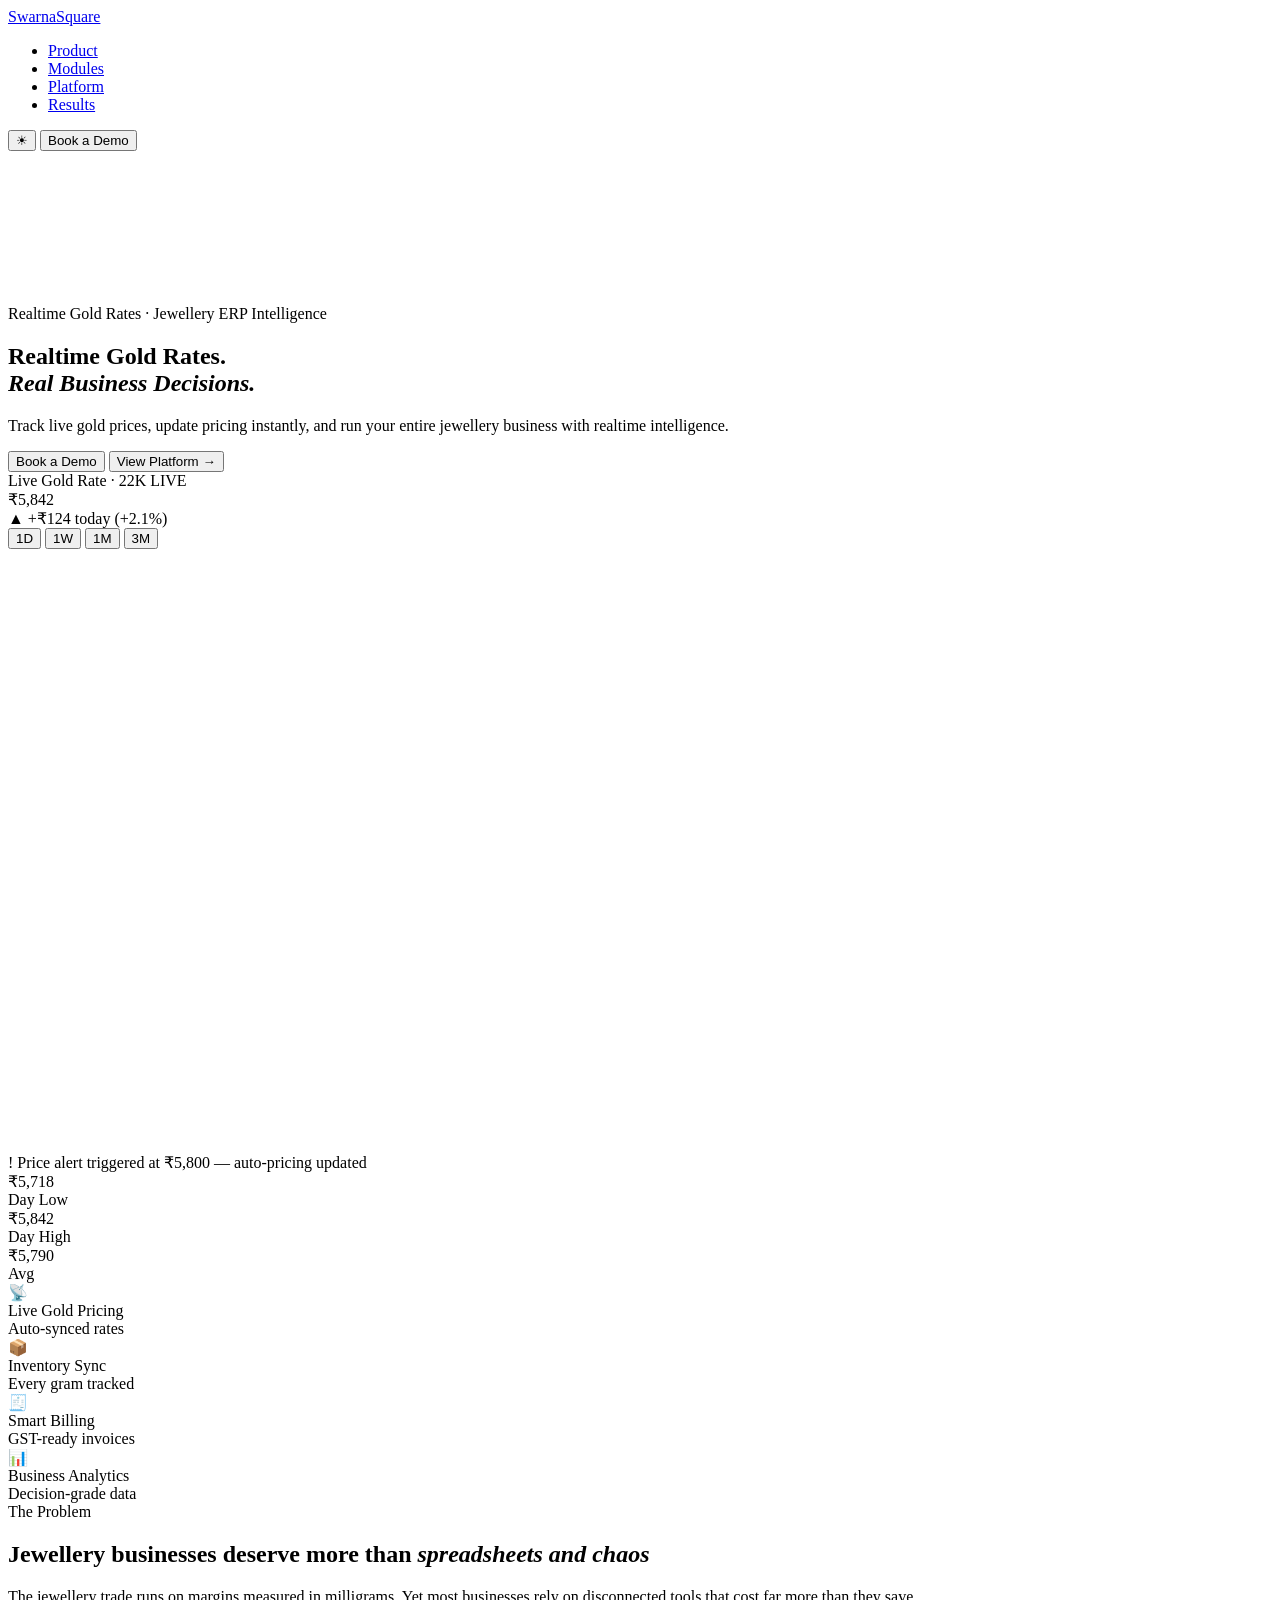
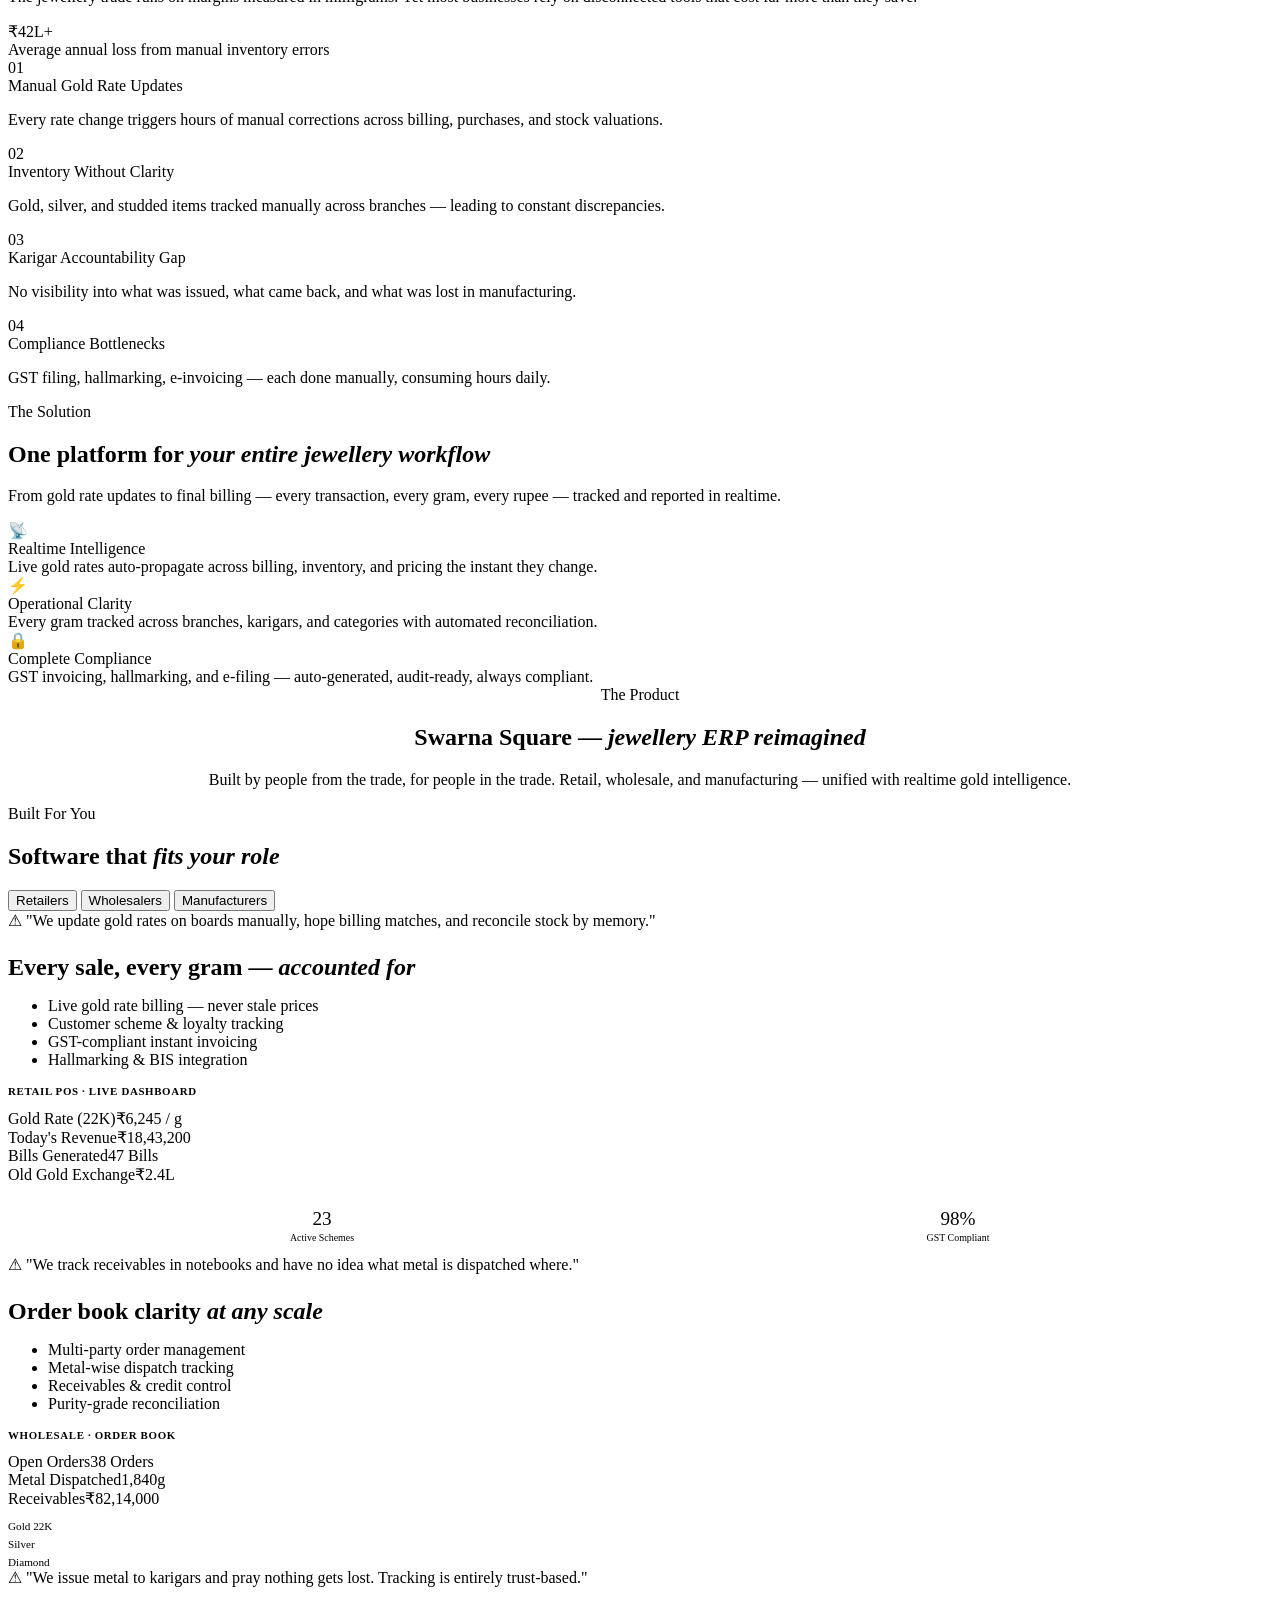
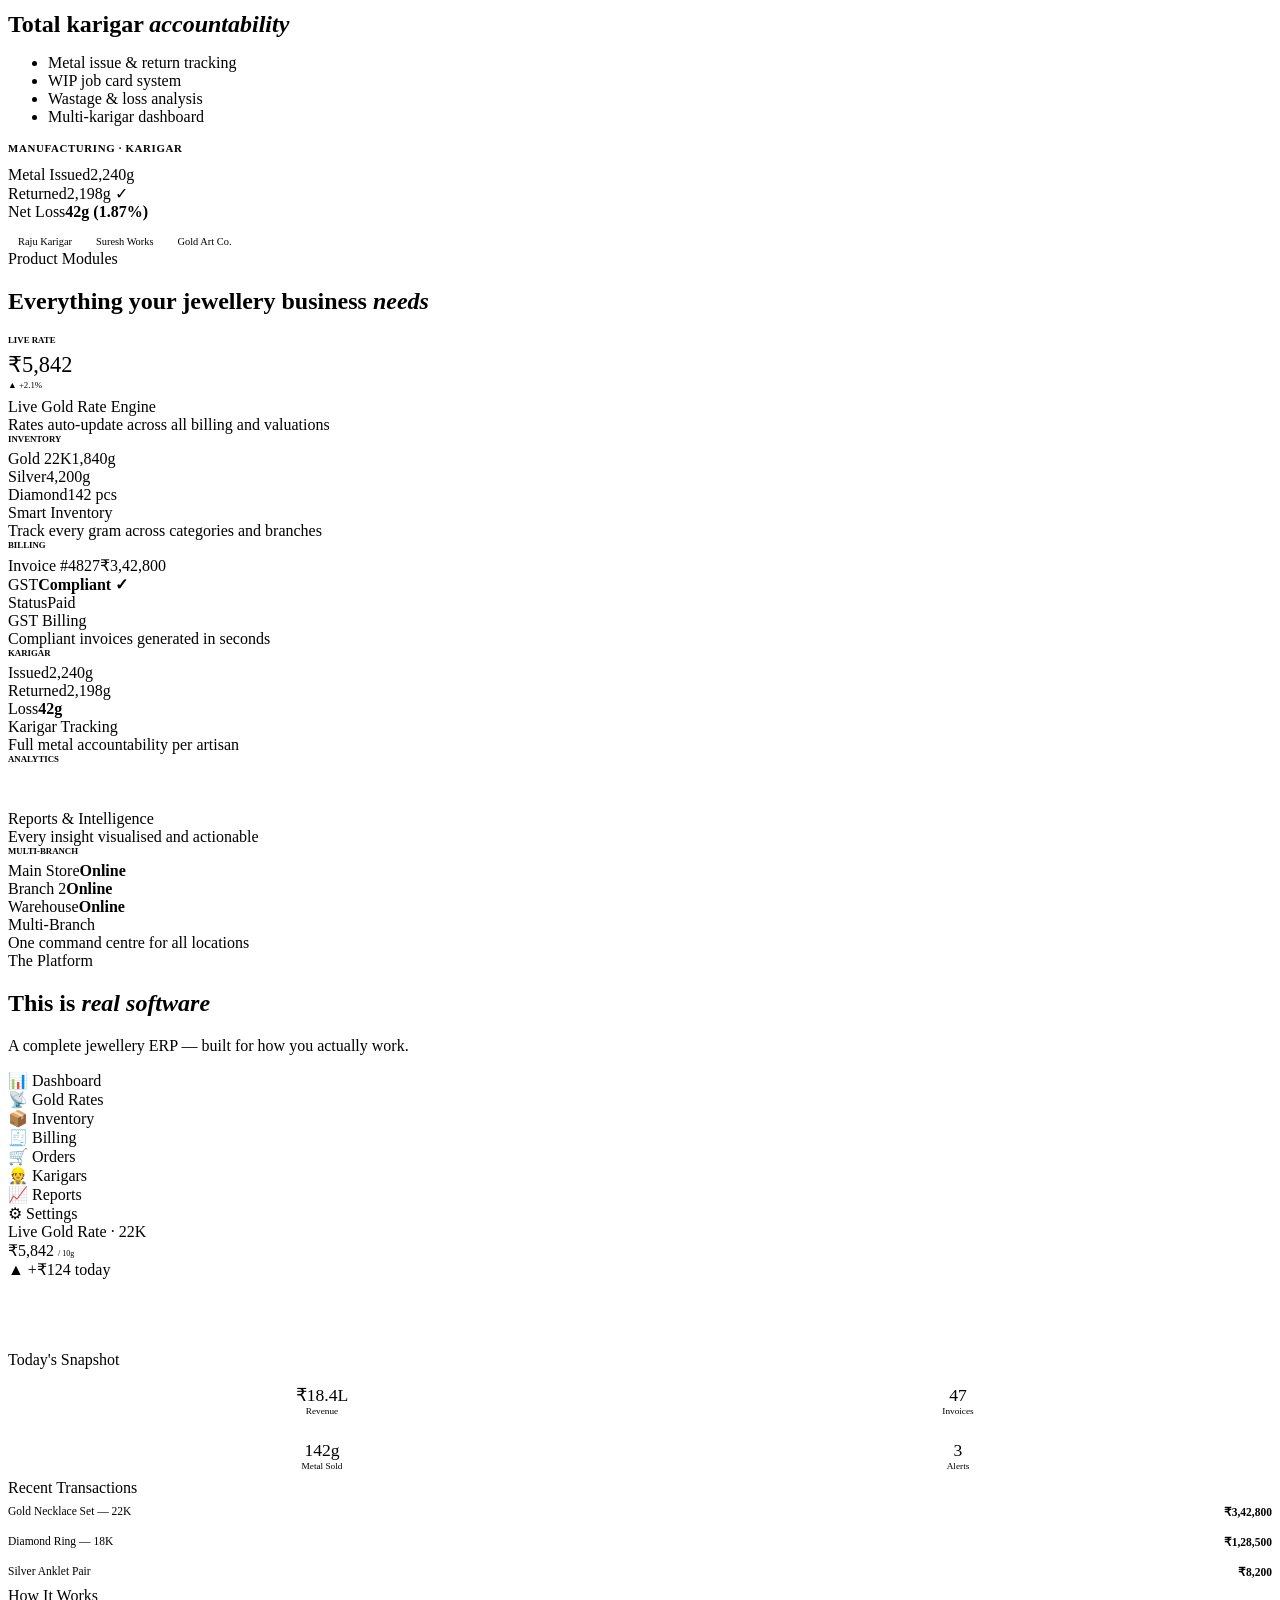
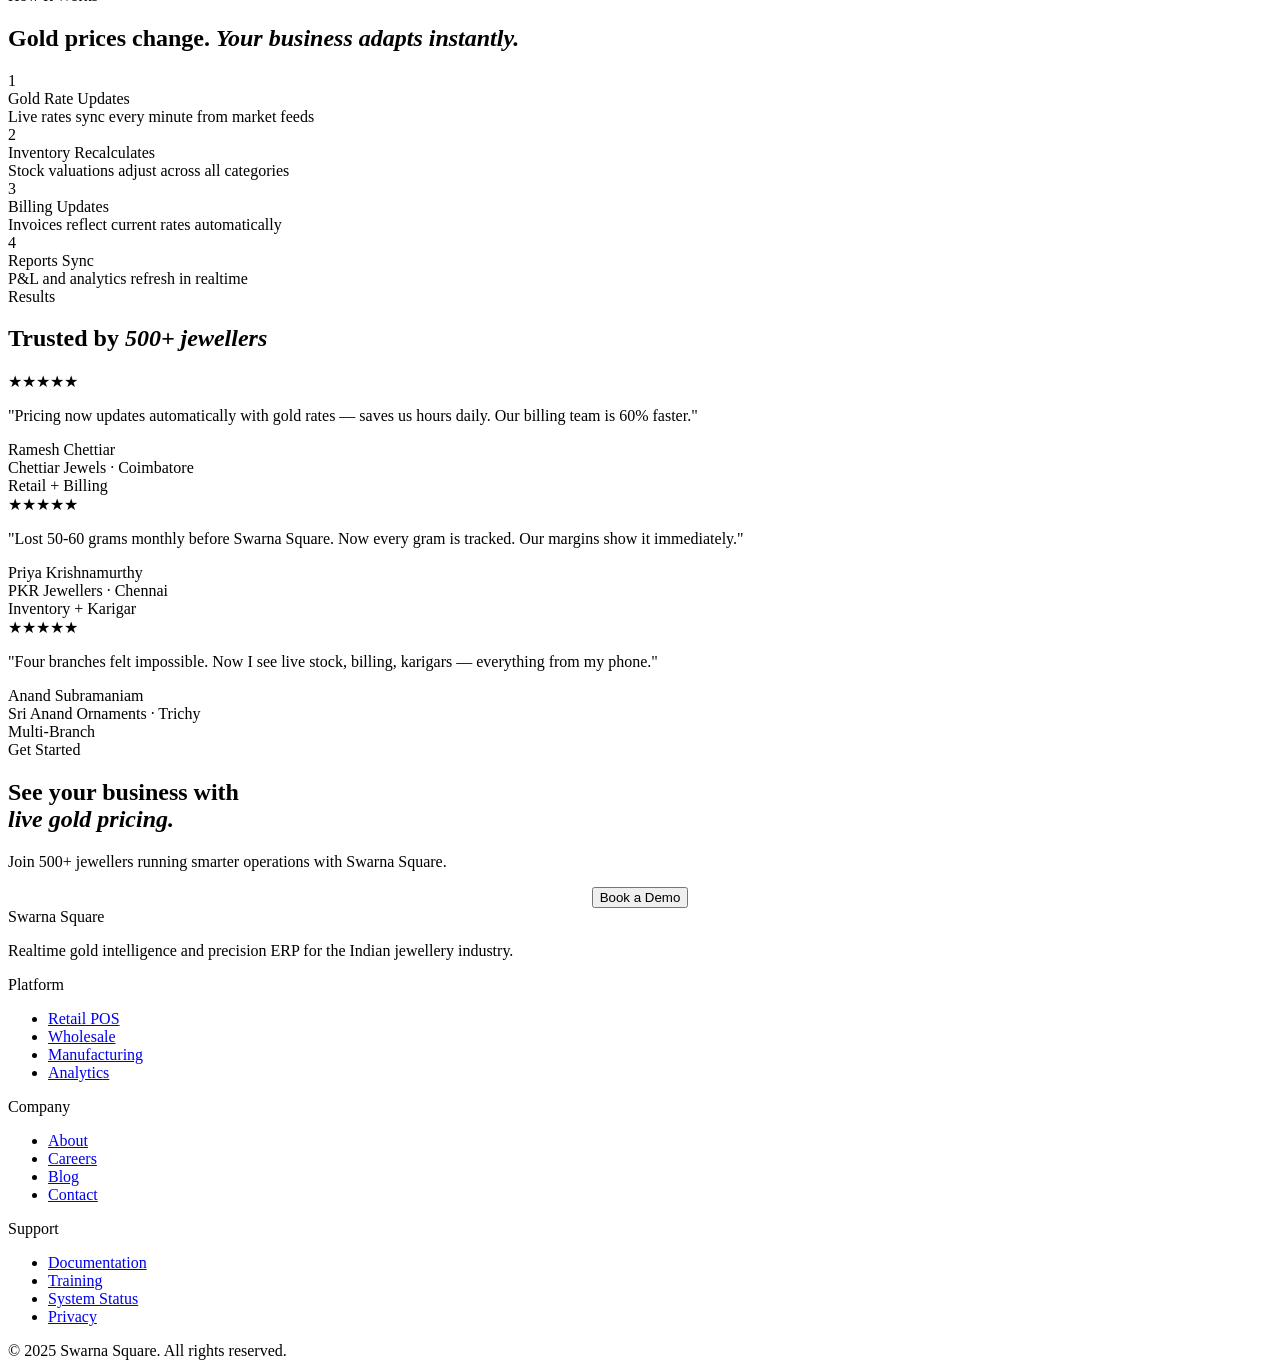
==== commit 3e0cd8b9: "index.html" ====
--- a/index.html
+++ b/index.html
@@ -1,2769 +1,811 @@
 <!DOCTYPE html>
-<html lang="en">
+<html lang="en" data-theme="dark">
 
 <head>
-  <meta charset="UTF-8">
-  <meta name="viewport" content="width=device-width, initial-scale=1.0">
-  <title>Swarna Square — Precision ERP for Modern Jewellers</title>
-  <link rel="preconnect" href="https://fonts.googleapis.com">
-  <link rel="preconnect" href="https://fonts.gstatic.com" crossorigin>
-  <link
-    href="https://fonts.googleapis.com/css2?family=Cormorant+Garamond:ital,wght@0,300;0,400;0,500;0,600;1,300;1,400;1,500&family=DM+Sans:opsz,wght@9..40,200;9..40,300;9..40,400;9..40,500&display=swap"
-    rel="stylesheet">
-  <style>
-    /* ════════════════════════════════════════════════
-   DESIGN TOKENS
-════════════════════════════════════════════════ */
-    :root {
-      --black: #000000;
-      --night: #080806;
-      --deep: #0d0b08;
-      --charcoal: #1a1814;
-      --sand: #D8C9A8;
-      --eggshell: #EDE5D4;
-      --cream: #F5EFE3;
-      --gold: #B8924A;
-      --gold-mid: #C9A86B;
-      --gold-hi: #E8B84B;
-      --gold-pale: #F5CB5C;
-      --gold-deep: #8A6420;
-      --r-gold: rgba(184, 146, 74, 1);
-      --ease-luxury: cubic-bezier(0.16, 1, 0.3, 1);
-      --ease-in-out: cubic-bezier(0.45, 0, 0.15, 1);
-    }
-
-    /* ════════════════════════════════════════════════
-   RESET + BASE
-════════════════════════════════════════════════ */
-    *,
-    *::before,
-    *::after {
-      margin: 0;
-      padding: 0;
-      box-sizing: border-box;
-    }
-
-    html {
-      font-size: 16px;
-      scroll-behavior: auto;
-    }
-
-    body {
-      background: var(--black);
-      color: var(--sand);
-      font-family: 'DM Sans', sans-serif;
-      font-weight: 300;
-      overflow-x: hidden;
-      cursor: none;
-      -webkit-font-smoothing: antialiased;
-    }
-
-    /* ════════════════════════════════════════════════
-   SCROLL PROGRESS BAR
-════════════════════════════════════════════════ */
-    #scroll-bar {
-      position: fixed;
-      top: 0;
-      left: 0;
-      height: 1px;
-      background: linear-gradient(to right, var(--gold-deep), var(--gold-pale));
-      z-index: 10000;
-      width: 0%;
-      transition: width .05s linear;
-      box-shadow: 0 0 8px rgba(232, 184, 75, .6);
-    }
-
-    /* ════════════════════════════════════════════════
-   CUSTOM CURSOR
-════════════════════════════════════════════════ */
-    #cur-dot {
-      position: fixed;
-      width: 6px;
-      height: 6px;
-      background: var(--gold-pale);
-      border-radius: 50%;
-      pointer-events: none;
-      z-index: 9999;
-      transform: translate(-50%, -50%);
-      transition: width .2s var(--ease-luxury), height .2s var(--ease-luxury),
-        background .2s, opacity .3s;
-      mix-blend-mode: screen;
-    }
-
-    #cur-ring {
-      position: fixed;
-      width: 32px;
-      height: 32px;
-      border: 1px solid rgba(232, 184, 75, .5);
-      border-radius: 50%;
-      pointer-events: none;
-      z-index: 9998;
-      transform: translate(-50%, -50%);
-      transition: width .4s var(--ease-luxury), height .4s var(--ease-luxury),
-        border-color .3s, opacity .3s;
-    }
-
-    .cursor-hover #cur-dot {
-      width: 10px;
-      height: 10px;
-    }
-
-    .cursor-hover #cur-ring {
-      width: 52px;
-      height: 52px;
-      border-color: rgba(232, 184, 75, .35);
-    }
-
-    .cursor-text #cur-ring {
-      width: 80px;
-      height: 80px;
-      background: rgba(184, 146, 74, .08);
-      border-color: rgba(232, 184, 75, .6);
-    }
-
-    /* ════════════════════════════════════════════════
-   FILM GRAIN
-════════════════════════════════════════════════ */
-    #grain {
-      position: fixed;
-      inset: 0;
-      z-index: 9990;
-      pointer-events: none;
-      opacity: .032;
-      mix-blend-mode: overlay;
-      background-image: url("data:image/svg+xml,%3Csvg xmlns='http://www.w3.org/2000/svg' width='300' height='300'%3E%3Cfilter id='g'%3E%3CfeTurbulence type='fractalNoise' baseFrequency='.75' numOctaves='4' stitchTiles='stitch'/%3E%3C/filter%3E%3Crect width='300' height='300' filter='url(%23g)'/%3E%3C/svg%3E");
-      background-size: 200px 200px;
-      animation: grainShift 0.12s steps(1) infinite;
-    }
-
-    @keyframes grainShift {
-      0% {
-        background-position: 0 0;
-      }
-
-      20% {
-        background-position: -30px -50px;
-      }
-
-      40% {
-        background-position: 50px 20px;
-      }
-
-      60% {
-        background-position: -20px 40px;
-      }
-
-      80% {
-        background-position: 40px -30px;
-      }
-
-      100% {
-        background-position: 0 0;
-      }
-    }
-
-    /* ════════════════════════════════════════════════
-   NAVIGATION
-════════════════════════════════════════════════ */
-    nav {
-      position: fixed;
-      inset: 0 0 auto 0;
-      z-index: 500;
-      display: flex;
-      align-items: center;
-      justify-content: space-between;
-      padding: 32px 72px;
-      transition: padding .5s var(--ease-luxury), background .5s, border-color .5s;
-    }
-
-    nav::after {
-      content: '';
-      position: absolute;
-      inset: 0;
-      background: linear-gradient(to bottom, rgba(0, 0, 0, .72) 0%, transparent 100%);
-      pointer-events: none;
-    }
-
-    nav.scrolled {
-      padding: 20px 72px;
-      background: rgba(8, 8, 6, .9);
-      border-bottom: 1px solid rgba(184, 146, 74, .1);
-      backdrop-filter: blur(24px) saturate(1.5);
-    }
-
-    .logo {
-      font-family: 'Cormorant Garamond', serif;
-      font-size: 1.5rem;
-      font-weight: 500;
-      letter-spacing: .14em;
-      color: var(--gold-pale);
-      text-decoration: none;
-      position: relative;
-      z-index: 1;
-    }
-
-    .logo em {
-      font-style: normal;
-      color: rgba(245, 203, 92, .55);
-    }
-
-    .nav-links {
-      display: flex;
-      gap: 40px;
-      list-style: none;
-      position: relative;
-      z-index: 1;
-    }
-
-    .nav-links a {
-      font-size: .72rem;
-      letter-spacing: .2em;
-      text-transform: uppercase;
-      color: var(--sand);
-      text-decoration: none;
-      opacity: .55;
-      transition: opacity .3s, color .3s, letter-spacing .3s;
-    }
-
-    .nav-links a:hover {
-      opacity: 1;
-      color: var(--gold-pale);
-      letter-spacing: .26em;
-    }
-
-    .nav-btn {
-      position: relative;
-      z-index: 1;
-      background: none;
-      border: 1px solid rgba(184, 146, 74, .45);
-      color: var(--gold-mid);
-      padding: 11px 30px;
-      font-family: 'DM Sans', sans-serif;
-      font-size: .7rem;
-      font-weight: 400;
-      letter-spacing: .18em;
-      text-transform: uppercase;
-      cursor: none;
-      overflow: hidden;
-      transition: border-color .4s, color .4s, box-shadow .4s;
-    }
-
-    .nav-btn::before {
-      content: '';
-      position: absolute;
-      inset: 0;
-      background: linear-gradient(135deg, rgba(184, 146, 74, .15), rgba(232, 184, 75, .08));
-      transform: translateX(-101%);
-      transition: transform .4s var(--ease-luxury);
-    }
-
-    .nav-btn:hover {
-      border-color: var(--gold-mid);
-      color: var(--gold-pale);
-      box-shadow: 0 0 24px rgba(184, 146, 74, .2);
-    }
-
-    .nav-btn:hover::before {
-      transform: translateX(0);
-    }
-
-    /* ════════════════════════════════════════════════
-   HERO
-════════════════════════════════════════════════ */
-    #hero {
-      position: relative;
-      height: 100vh;
-      min-height: 700px;
-      display: flex;
-      align-items: center;
-      justify-content: center;
-      overflow: hidden;
-    }
-
-    /* HERO VIDEO */
-    #hero-video {
-      position: absolute;
-      inset: 0;
-      width: 100%;
-      height: 100%;
-      object-fit: cover;
-      filter: brightness(.85) contrast(1.05);
-    }
-
-    /* Minimal bottom fade for text readability */
-    .h-ov-base {
-      position: absolute;
-      inset: 0;
-      background: linear-gradient(to top, rgba(0, 0, 0, 0.6) 0%, rgba(0, 0, 0, 0.15) 40%, transparent 65%);
-      z-index: 1;
-      pointer-events: none;
-    }
-
-    /* HERO CONTENT */
-    .hero-wrap {
-      position: relative;
-      z-index: 3;
-      text-align: center;
-      padding: 0 32px;
-      max-width: 900px;
-    }
-
-    .hero-kicker {
-      display: inline-flex;
-      align-items: center;
-      gap: 18px;
-      font-size: .65rem;
-      letter-spacing: .42em;
-      text-transform: uppercase;
-      color: var(--gold);
-      margin-bottom: 42px;
-      opacity: 0;
-      filter: blur(6px);
-      transform: translateY(12px);
-      animation: heroTextIn 1.2s .5s cubic-bezier(0.16, 1, 0.3, 1) forwards;
-    }
-
-    .hero-kicker::before,
-    .hero-kicker::after {
-      content: '';
-      flex: 1;
-      width: 32px;
-      height: 1px;
-      background: linear-gradient(to right, transparent, rgba(184, 146, 74, .4));
-    }
-
-    .hero-kicker::after {
-      background: linear-gradient(to left, transparent, rgba(184, 146, 74, .4));
-    }
-
-    .hero-h1 {
-      font-family: 'Cormorant Garamond', serif;
-      font-size: clamp(3rem, 6.5vw, 5.8rem);
-      font-weight: 300;
-      line-height: 1.06;
-      letter-spacing: .02em;
-      color: var(--cream);
-      text-shadow: 0 2px 16px rgba(0, 0, 0, 0.7), 0 1px 4px rgba(0, 0, 0, 0.5);
-      opacity: 0;
-      filter: blur(10px);
-      transform: translateY(28px);
-      animation: heroTextIn 1.6s .7s cubic-bezier(0.16, 1, 0.3, 1) forwards;
-    }
-
-    .hero-h1 span.gold-word {
-      font-style: italic;
-      background: linear-gradient(135deg, var(--gold), var(--gold-pale), var(--gold-mid));
-      background-size: 200% auto;
-      -webkit-background-clip: text;
-      -webkit-text-fill-color: transparent;
-      background-clip: text;
-      animation: shimmer 5s linear infinite;
-    }
-
-    .hero-h1 .line-2 {
-      display: block;
-      margin-top: 4px;
-    }
-
-    .hero-sub {
-      margin-top: 30px;
-      font-size: 1.02rem;
-      font-weight: 300;
-      line-height: 1.8;
-      color: rgba(216, 201, 168, .85);
-      text-shadow: 0 1px 8px rgba(0, 0, 0, 0.6);
-      letter-spacing: .025em;
-      max-width: 520px;
-      margin-left: auto;
-      margin-right: auto;
-      opacity: 0;
-      filter: blur(6px);
-      transform: translateY(18px);
-      animation: heroTextIn 1.3s .9s cubic-bezier(0.16, 1, 0.3, 1) forwards;
-    }
-
-    .hero-actions {
-      margin-top: 56px;
-      display: flex;
-      gap: 18px;
-      justify-content: center;
-      align-items: center;
-      opacity: 0;
-      filter: blur(4px);
-      transform: translateY(14px);
-      animation: heroTextIn 1.2s 1.1s cubic-bezier(0.16, 1, 0.3, 1) forwards;
-    }
-
-    .btn-gold {
-      position: relative;
-      overflow: hidden;
-      padding: 16px 44px;
-      font-size: .75rem;
-      font-weight: 500;
-      letter-spacing: .2em;
-      text-transform: uppercase;
-      background: linear-gradient(135deg, var(--gold-deep) 0%, var(--gold-hi) 50%, var(--gold-deep) 100%);
-      background-size: 200% 100%;
-      background-position: 100% 0;
-      color: var(--black);
-      border: none;
-      cursor: none;
-      font-family: 'DM Sans', sans-serif;
-      transition: background-position .6s var(--ease-luxury), box-shadow .4s, transform .3s;
-    }
-
-    .btn-gold:hover {
-      background-position: 0 0;
-      box-shadow: 0 0 48px rgba(232, 184, 75, .6), 0 12px 32px rgba(0, 0, 0, .5);
-      transform: translateY(-4px) scale(1.02);
-    }
-
-    .btn-glass {
-      padding: 15px 44px;
-      font-size: .75rem;
-      font-weight: 300;
-      letter-spacing: .2em;
-      text-transform: uppercase;
-      background: rgba(255, 255, 255, .04);
-      border: 1px solid rgba(184, 146, 74, .3);
-      color: var(--eggshell);
-      cursor: none;
-      font-family: 'DM Sans', sans-serif;
-      backdrop-filter: blur(16px);
-      transition: background .4s, border-color .4s, box-shadow .4s, transform .3s;
-    }
-
-    .btn-glass:hover {
-      background: rgba(184, 146, 74, .1);
-      border-color: rgba(184, 146, 74, .7);
-      box-shadow: 0 0 28px rgba(184, 146, 74, .25), inset 0 0 20px rgba(184, 146, 74, .1);
-      transform: translateY(-4px) scale(1.02);
-    }
-
-    @keyframes heroTextIn {
-      to {
-        opacity: 1;
-        filter: blur(0);
-        transform: none;
-      }
-    }
-
-    /* SCROLL INDICATOR */
-    .scroll-ind {
-      position: absolute;
-      bottom: 44px;
-      left: 50%;
-      transform: translateX(-50%);
-      z-index: 3;
-      display: flex;
-      flex-direction: column;
-      align-items: center;
-      gap: 10px;
-      opacity: 0;
-      animation: heroIn .7s 1.6s var(--ease-luxury) forwards;
-    }
-
-    .scroll-ind-label {
-      font-size: .6rem;
-      letter-spacing: .3em;
-      text-transform: uppercase;
-      color: rgba(184, 146, 74, .6);
-    }
-
-    .scroll-ind-line {
-      width: 1px;
-      height: 56px;
-      background: linear-gradient(to bottom, var(--gold), transparent);
-      transform-origin: top;
-      animation: scrollPulse 2.2s ease-in-out infinite;
-    }
-
-    @keyframes scrollPulse {
-      0% {
-        transform: scaleY(0);
-        opacity: 0;
-      }
-
-      30% {
-        opacity: 1;
-      }
-
-      100% {
-        transform: scaleY(1);
-        opacity: 0;
-      }
-    }
-
-    /* ════════════════════════════════════════════════
-   SECTION SYSTEM
-════════════════════════════════════════════════ */
-    .s-label {
-      display: inline-flex;
-      align-items: center;
-      gap: 14px;
-      font-size: .65rem;
-      letter-spacing: .34em;
-      text-transform: uppercase;
-      color: var(--gold);
-      margin-bottom: 20px;
-    }
-
-    .s-label::before {
-      content: '';
-      width: 20px;
-      height: 1px;
-      background: var(--gold-deep);
-    }
-
-    .s-title {
-      font-family: 'Cormorant Garamond', serif;
-      font-size: clamp(2.2rem, 4.2vw, 3.8rem);
-      font-weight: 300;
-      line-height: 1.12;
-      color: var(--cream);
-    }
-
-    .s-title em {
-      font-style: italic;
-      color: var(--gold-hi);
-    }
-
-    /* Reveal system */
-    .reveal {
-      opacity: 0;
-      transform: translateY(36px);
-      filter: blur(3px);
-      transition: opacity .9s var(--ease-luxury), transform .9s var(--ease-luxury), filter .9s var(--ease-luxury);
-    }
-
-    .reveal.in {
-      opacity: 1;
-      transform: none;
-      filter: none;
-    }
-
-    .reveal-delay-1 {
-      transition-delay: .12s;
-    }
-
-    .reveal-delay-2 {
-      transition-delay: .24s;
-    }
-
-    .reveal-delay-3 {
-      transition-delay: .36s;
-    }
-
-    .reveal-delay-4 {
-      transition-delay: .48s;
-    }
-
-    /* ════════════════════════════════════════════════
-   PROBLEM SECTION
-════════════════════════════════════════════════ */
-    #problem {
-      padding: 220px 72px;
-      background: var(--night);
-      position: relative;
-      overflow: hidden;
-    }
-
-    #problem::before {
-      content: '';
-      position: absolute;
-      top: 0;
-      left: 0;
-      right: 0;
-      height: 1px;
-      background: linear-gradient(to right, transparent, rgba(184, 146, 74, .2), transparent);
-    }
-
-    #problem::after {
-      content: '';
-      position: absolute;
-      top: -200px;
-      right: -200px;
-      width: 600px;
-      height: 600px;
-      background: radial-gradient(circle, rgba(138, 100, 32, .07) 0%, transparent 70%);
-      pointer-events: none;
-    }
-
-    .problem-grid {
-      max-width: 1360px;
-      margin: 0 auto;
-      display: grid;
-      grid-template-columns: 1fr 1.1fr;
-      gap: 100px;
-      align-items: start;
-    }
-
-    .problem-left {
-      position: sticky;
-      top: 140px;
-    }
-
-    .problem-eyebrow {}
-
-    .problem-headline {
-      font-family: 'Cormorant Garamond', serif;
-      font-size: clamp(1.8rem, 3.2vw, 2.9rem);
-      font-weight: 300;
-      line-height: 1.28;
-      color: var(--cream);
-      margin-top: 18px;
-    }
-
-    .problem-headline strong {
-      font-weight: 400;
-      font-style: italic;
-      background: linear-gradient(135deg, var(--gold-mid), var(--gold-pale));
-      -webkit-background-clip: text;
-      -webkit-text-fill-color: transparent;
-      background-clip: text;
-    }
-
-    .problem-body {
-      margin-top: 26px;
-      font-size: .9rem;
-      line-height: 1.9;
-      color: rgba(216, 201, 168, .58);
-      max-width: 380px;
-    }
-
-    .problem-stat {
-      margin-top: 44px;
-      padding-top: 32px;
-      border-top: 1px solid rgba(184, 146, 74, .12);
-    }
-
-    .problem-stat-num {
-      font-family: 'Cormorant Garamond', serif;
-      font-size: 3.2rem;
-      font-weight: 300;
-      background: linear-gradient(135deg, var(--gold), var(--gold-pale));
-      -webkit-background-clip: text;
-      -webkit-text-fill-color: transparent;
-      background-clip: text;
-      line-height: 1;
-    }
-
-    .problem-stat-label {
-      font-size: .76rem;
-      letter-spacing: .12em;
-      opacity: .5;
-      margin-top: 6px;
-    }
-
-    .problem-cards {
-      display: flex;
-      flex-direction: column;
-      gap: 1px;
-    }
-
-    .p-card {
-      background: rgba(255, 255, 255, .018);
-      border: 1px solid rgba(184, 146, 74, .08);
-      padding: 36px 40px;
-      position: relative;
-      overflow: hidden;
-      cursor: none;
-      transform: translateX(40px);
-      opacity: 0;
-      transition: transform .8s var(--ease-luxury), opacity .8s var(--ease-luxury),
-        background .35s, border-color .35s, box-shadow .35s;
-    }
-
-    .p-card::before {
-      content: '';
-      position: absolute;
-      left: 0;
-      top: 0;
-      bottom: 0;
-      width: 2px;
-      background: linear-gradient(to bottom, transparent, var(--gold-deep), transparent);
-      transform: scaleY(0);
-      transform-origin: center;
-      transition: transform .5s var(--ease-luxury);
-    }
-
-    .p-card.in {
-      transform: translateX(0);
-      opacity: 1;
-    }
-
-    .p-card:hover {
-      background: rgba(184, 146, 74, .04);
-      border-color: rgba(184, 146, 74, .22);
-    }
-
-    .p-card:hover::before {
-      transform: scaleY(1);
-    }
-
-    .p-card:hover .p-card-inner {
-      transform: translateX(6px);
-    }
-
-    .p-card-inner {
-      transition: transform .4s var(--ease-luxury);
-    }
-
-    .p-num {
-      font-family: 'Cormorant Garamond', serif;
-      font-size: .82rem;
-      color: rgba(184, 146, 74, .35);
-      letter-spacing: .22em;
-      margin-bottom: 12px;
-    }
-
-    .p-title {
-      font-family: 'Cormorant Garamond', serif;
-      font-size: 1.35rem;
-      font-weight: 400;
-      color: var(--eggshell);
-      margin-bottom: 10px;
-    }
-
-    .p-text {
-      font-size: .84rem;
-      line-height: 1.78;
-      color: rgba(216, 201, 168, .6);
-    }
-
-    /* ════════════════════════════════════════════════
-   SOLUTION / BRIDGE SECTION
-════════════════════════════════════════════════ */
-    #bridge {
-      padding: 180px 72px;
-      background: var(--night);
-      position: relative;
-      overflow: hidden;
-      text-align: center;
-    }
-
-    .bridge-beam {
-      position: absolute;
-      left: 50%;
-      top: 0;
-      bottom: 0;
-      width: 1px;
-      transform: translateX(-50%);
-      background: linear-gradient(to bottom, transparent 0%, rgba(184, 146, 74, .25) 20%, rgba(245, 203, 92, .4) 50%, rgba(184, 146, 74, .25) 80%, transparent 100%);
-      animation: beamPulse 4s ease-in-out infinite;
-    }
-
-    @keyframes beamPulse {
-
-      0%,
-      100% {
-        opacity: .4;
-      }
-
-      50% {
-        opacity: 1;
-      }
-    }
-
-    .bridge-orb {
-      position: absolute;
-      top: 50%;
-      left: 50%;
-      transform: translate(-50%, -50%);
-      width: 700px;
-      height: 400px;
-      background: radial-gradient(ellipse 65% 55% at 50% 50%, rgba(138, 100, 32, .16) 0%, transparent 70%);
-      pointer-events: none;
-      animation: glowBreathe 5s ease-in-out infinite;
-    }
-
-    .bridge-inner {
-      position: relative;
-      z-index: 2;
-      max-width: 800px;
-      margin: 0 auto;
-    }
-
-    .bridge-title {
-      font-family: 'Cormorant Garamond', serif;
-      font-size: clamp(2.5rem, 5.5vw, 4.8rem);
-      font-weight: 300;
-      line-height: 1.08;
-      color: var(--cream);
-    }
-
-    .bridge-title .line {
-      display: block;
-    }
-
-    .bridge-title em {
-      font-style: italic;
-      background: linear-gradient(135deg, var(--gold-mid), var(--gold-pale), var(--gold-mid));
-      background-size: 200% auto;
-      -webkit-background-clip: text;
-      -webkit-text-fill-color: transparent;
-      background-clip: text;
-      animation: shimmer 4s linear infinite;
-    }
-
-    @keyframes shimmer {
-      to {
-        background-position: 200% center;
-      }
-    }
-
-    .bridge-rule {
-      width: 1px;
-      height: 80px;
-      background: linear-gradient(to bottom, var(--gold), transparent);
-      margin: 40px auto;
-      animation: growDown .8s var(--ease-luxury) forwards;
-      transform-origin: top;
-      transform: scaleY(0);
-      opacity: 0;
-    }
-
-    .bridge-rule.in {
-      animation: growLine .9s .3s var(--ease-luxury) forwards;
-    }
-
-    @keyframes growLine {
-      to {
-        transform: scaleY(1);
-        opacity: 1;
-      }
-    }
-
-    .bridge-desc {
-      font-size: 1rem;
-      line-height: 1.85;
-      color: rgba(216, 201, 168, .6);
-      max-width: 560px;
-      margin: 0 auto;
-    }
-
-    /* ════════════════════════════════════════════════
-   SCROLL STORY
-════════════════════════════════════════════════ */
-    #story-outer {
-      position: relative;
-      height: 400vh;
-      background: var(--deep);
-    }
-
-    #story-outer::before {
-      content: '';
-      position: absolute;
-      top: 0;
-      left: 0;
-      right: 0;
-      height: 1px;
-      background: linear-gradient(to right, transparent, rgba(184, 146, 74, .18), transparent);
-    }
-
-    #story-sticky {
-      position: sticky;
-      top: 0;
-      height: 100vh;
-      display: flex;
-      align-items: center;
-      overflow: hidden;
-    }
-
-    /* Ambient background for story */
-    #story-bg-canvas {
-      position: absolute;
-      inset: 0;
-      pointer-events: none;
-      z-index: 0;
-    }
-
-    .story-layout {
-      position: relative;
-      z-index: 1;
-      max-width: 1360px;
-      margin: 0 auto;
-      padding: 0 72px;
-      display: grid;
-      grid-template-columns: 1fr 1fr;
-      gap: 80px;
-      align-items: center;
-      width: 100%;
-    }
-
-    /* LEFT — text content */
-    .story-text {}
-
-    .story-step-badge {
-      display: inline-flex;
-      align-items: center;
-      gap: 10px;
-      font-size: .62rem;
-      letter-spacing: .32em;
-      text-transform: uppercase;
-      color: var(--gold);
-      padding: 7px 18px;
-      border: 1px solid rgba(184, 146, 74, .25);
-      background: rgba(184, 146, 74, .06);
-      margin-bottom: 30px;
-      transition: all .5s var(--ease-luxury);
-    }
-
-    .story-idx {
-      font-family: 'Cormorant Garamond', serif;
-      font-size: 6.5rem;
-      font-weight: 300;
-      line-height: .9;
-      color: rgba(184, 146, 74, .06);
-      letter-spacing: -.02em;
-      margin-bottom: -14px;
-      transition: all .5s var(--ease-luxury);
-    }
-
-    .story-h {
-      font-family: 'Cormorant Garamond', serif;
-      font-size: clamp(2rem, 3.6vw, 3.2rem);
-      font-weight: 300;
-      line-height: 1.16;
-      color: var(--cream);
-      transition: all .5s var(--ease-luxury);
-    }
-
-    .story-p {
-      margin-top: 20px;
-      font-size: .9rem;
-      line-height: 1.88;
-      color: rgba(216, 201, 168, .6);
-      max-width: 420px;
-      transition: all .5s var(--ease-luxury);
-    }
-
-    .story-feats {
-      margin-top: 32px;
-      display: flex;
-      flex-direction: column;
-      gap: 14px;
-    }
-
-    .story-feat {
-      display: flex;
-      align-items: center;
-      gap: 14px;
-      font-size: .82rem;
-      color: rgba(216, 201, 168, .65);
-      opacity: 0;
-      transform: translateX(-10px);
-      transition: opacity .4s, transform .4s;
-    }
-
-    .story-feat.show {
-      opacity: 1;
-      transform: none;
-    }
-
-    .feat-dot {
-      width: 4px;
-      height: 4px;
-      border-radius: 50%;
-      background: var(--gold);
-      flex-shrink: 0;
-      box-shadow: 0 0 8px rgba(184, 146, 74, .6);
-    }
-
-    /* RIGHT — visuals */
-    .story-vis-wrap {
-      position: relative;
-      height: 500px;
-    }
-
-    .story-vis {
-      position: absolute;
-      inset: 0;
-      display: flex;
-      align-items: center;
-      justify-content: center;
-      opacity: 0;
-      transform: scale(.96) translateY(18px);
-      filter: blur(6px);
-      transition: opacity .8s var(--ease-luxury), transform .8s var(--ease-luxury), filter .8s var(--ease-luxury);
-      pointer-events: none;
-    }
-
-    .story-vis.active {
-      opacity: 1;
-      transform: scale(1) translateY(0);
-      filter: none;
-      pointer-events: auto;
-    }
-
-    /* UI MOCK PANELS */
-    .mock {
-      width: 100%;
-      max-width: 460px;
-      background: rgba(13, 11, 8, .92);
-      border: 1px solid rgba(184, 146, 74, .2);
-      box-shadow:
-        0 40px 100px rgba(0, 0, 0, .8),
-        0 0 0 1px rgba(184, 146, 74, .06),
-        inset 0 1px 0 rgba(184, 146, 74, .08);
-      border-radius: 3px;
-      overflow: hidden;
-    }
-
-    .mock-bar {
-      background: rgba(184, 146, 74, .07);
-      border-bottom: 1px solid rgba(184, 146, 74, .1);
-      padding: 13px 18px;
-      display: flex;
-      align-items: center;
-      gap: 7px;
-    }
-
-    .m-dot {
-      width: 9px;
-      height: 9px;
-      border-radius: 50%;
-    }
-
-    .m-title {
-      margin-left: 10px;
-      font-size: .65rem;
-      letter-spacing: .18em;
-      text-transform: uppercase;
-      color: rgba(184, 146, 74, .7);
-    }
-
-    .mock-body {
-      padding: 22px 20px;
-    }
-
-    .m-row {
-      display: flex;
-      align-items: center;
-      justify-content: space-between;
-      padding: 11px 16px;
-      margin-bottom: 6px;
-      background: rgba(255, 255, 255, .025);
-      border: 1px solid rgba(184, 146, 74, .07);
-      transition: background .3s, border-color .3s;
-    }
-
-    .m-row:hover {
-      background: rgba(184, 146, 74, .04);
-      border-color: rgba(184, 146, 74, .18);
-    }
-
-    .m-row-l {
-      font-size: .76rem;
-      color: rgba(216, 201, 168, .55);
-    }
-
-    .m-row-r {
-      font-family: 'Cormorant Garamond', serif;
-      font-size: .95rem;
-      color: var(--gold-hi);
-    }
-
-    .m-grid {
-      display: grid;
-      grid-template-columns: 1fr 1fr;
-      gap: 8px;
-      margin-top: 12px;
-    }
-
-    .m-kpi {
-      background: rgba(255, 255, 255, .02);
-      border: 1px solid rgba(184, 146, 74, .08);
-      padding: 16px 14px;
-      text-align: center;
-    }
-
-    .m-kpi-n {
-      font-family: 'Cormorant Garamond', serif;
-      font-size: 1.55rem;
-      color: var(--gold-pale);
-      line-height: 1;
-    }
-
-    .m-kpi-l {
-      font-size: .62rem;
-      opacity: .42;
-      margin-top: 5px;
-      letter-spacing: .08em;
-      text-transform: uppercase;
-    }
-
-    .m-bars {
-      margin-top: 14px;
-    }
-
-    .m-bar-r {
-      display: flex;
-      align-items: center;
-      gap: 10px;
-      margin-bottom: 9px;
-    }
-
-    .m-bar-lbl {
-      font-size: .7rem;
-      opacity: .5;
-      width: 72px;
-      flex-shrink: 0;
-    }
-
-    .m-bar-t {
-      flex: 1;
-      height: 3px;
-      background: rgba(255, 255, 255, .05);
-      overflow: hidden;
-    }
-
-    .m-bar-f {
-      height: 100%;
-      background: linear-gradient(to right, var(--gold-deep), var(--gold-pale));
-      border-radius: 2px;
-    }
-
-    .m-tags {
-      display: flex;
-      flex-wrap: wrap;
-      gap: 5px;
-      margin-top: 14px;
-    }
-
-    .m-tag {
-      font-size: .65rem;
-      letter-spacing: .1em;
-      color: var(--gold);
-      border: 1px solid rgba(184, 146, 74, .25);
-      background: rgba(184, 146, 74, .07);
-      padding: 4px 10px;
-    }
-
-    .m-chart {
-      display: flex;
-      align-items: flex-end;
-      gap: 5px;
-      height: 60px;
-      margin-top: 14px;
-    }
-
-    .m-bar-v {
-      flex: 1;
-      background: linear-gradient(to top, rgba(184, 146, 74, .7), rgba(245, 203, 92, .2));
-      border-radius: 1px;
-    }
-
-    /* story progress */
-    .story-prog {
-      position: absolute;
-      right: 28px;
-      top: 50%;
-      transform: translateY(-50%);
-      display: flex;
-      flex-direction: column;
-      gap: 14px;
-      z-index: 5;
-    }
-
-    .s-dot {
-      width: 5px;
-      height: 5px;
-      border-radius: 50%;
-      background: rgba(184, 146, 74, .25);
-      cursor: none;
-      transition: background .4s, transform .4s, box-shadow .4s;
-    }
-
-    .s-dot.on {
-      background: var(--gold-pale);
-      transform: scale(1.6);
-      box-shadow: 0 0 12px rgba(245, 203, 92, .7);
-    }
-
-    .s-line {
-      width: 1px;
-      height: 32px;
-      background: linear-gradient(to bottom, rgba(184, 146, 74, .2), transparent);
-      margin-left: 2px;
-    }
-
-    /* ════════════════════════════════════════════════
-   FEATURES BENTO
-════════════════════════════════════════════════ */
-    #features {
-      padding: 220px 72px;
-      background: var(--night);
-      position: relative;
-      overflow: hidden;
-    }
-
-    #features::before {
-      content: '';
-      position: absolute;
-      bottom: -100px;
-      left: -100px;
-      width: 500px;
-      height: 500px;
-      background: radial-gradient(circle, rgba(138, 100, 32, .09) 0%, transparent 70%);
-    }
-
-    .feat-header {
-      max-width: 600px;
-      margin: 0 auto 80px;
-      text-align: center;
-    }
-
-    .feat-header .s-label {
-      justify-content: center;
-    }
-
-    .feat-header .s-label::before {
-      display: none;
-    }
-
-    .bento {
-      max-width: 1440px;
-      margin: 0 auto;
-      display: grid;
-      grid-template-columns: repeat(12, 1fr);
-      gap: 20px;
-      width: 100%;
-    }
-
-    .bc {
-      /* bento card */
-      background: rgba(255, 255, 255, .02);
-      border: 1px solid rgba(184, 146, 74, .09);
-      padding: 40px 38px;
-      position: relative;
-      overflow: hidden;
-      cursor: none;
-      transition: transform .5s var(--ease-luxury), box-shadow .5s, border-color .5s, background .4s;
-    }
-
-    .bc::after {
-      content: '';
-      position: absolute;
-      inset: 0;
-      background: radial-gradient(ellipse 80% 60% at 50% 0%, rgba(184, 146, 74, .07) 0%, transparent 70%);
-      opacity: 0;
-      transition: opacity .4s;
-    }
-
-    .bc:hover {
-      transform: translateY(-6px) !important;
-      border-color: rgba(184, 146, 74, .3);
-      background: rgba(184, 146, 74, .035);
-    }
-
-    .bc:hover::after {
-      opacity: 1;
-    }
-
-    .bc:hover .bc-glow {
-      opacity: 1;
-    }
-
-    .bc-glow {
-      position: absolute;
-      bottom: -40px;
-      right: -40px;
-      width: 180px;
-      height: 180px;
-      background: radial-gradient(circle, rgba(184, 146, 74, .12) 0%, transparent 70%);
-      opacity: 0;
-      transition: opacity .5s;
-      pointer-events: none;
-    }
-
-    .bc-num {
-      position: absolute;
-      top: 20px;
-      right: 24px;
-      font-family: 'Cormorant Garamond', serif;
-      font-size: 4rem;
-      font-weight: 300;
-      color: rgba(184, 146, 74, .06);
-      line-height: 1;
-    }
-
-    .bc-icon {
-      font-size: 1.6rem;
-      margin-bottom: 18px;
-      display: block;
-    }
-
-    .bc-title {
-      font-family: 'Cormorant Garamond', serif;
-      font-size: 1.3rem;
-      font-weight: 400;
-      color: var(--eggshell);
-      margin-bottom: 10px;
-    }
-
-    .bc-desc {
-      font-size: .83rem;
-      line-height: 1.78;
-      color: rgba(216, 201, 168, .55);
-    }
-
-    .bc-pill {
-      display: inline-block;
-      margin-top: 18px;
-      font-size: .62rem;
-      letter-spacing: .16em;
-      text-transform: uppercase;
-      color: var(--gold);
-      border: 1px solid rgba(184, 146, 74, .22);
-      background: rgba(184, 146, 74, .07);
-      padding: 4px 12px;
-    }
-
-    /* grid placement */
-    .bc-1 {
-      grid-column: span 6;
-    }
-
-    .bc-2 {
-      grid-column: span 6;
-    }
-
-    .bc-3 {
-      grid-column: span 4;
-    }
-
-    .bc-4 {
-      grid-column: span 4;
-    }
-
-    .bc-5 {
-      grid-column: span 4;
-    }
-
-    .bc-6 {
-      grid-column: span 5;
-    }
-
-    .bc-7 {
-      grid-column: span 7;
-    }
-
-    /* ════════════════════════════════════════════════
-   CONTROL — STORYTELLING SECTION
-════════════════════════════════════════════════ */
-    #control {
-      padding: 240px 72px;
-      background: var(--deep);
-      position: relative;
-      overflow: hidden;
-      text-align: center;
-      display: flex;
-      justify-content: center;
-      align-items: center;
-    }
-
-    #control::before {
-      content: '';
-      position: absolute;
-      top: 50%;
-      left: 50%;
-      transform: translate(-50%, -50%);
-      width: 900px;
-      height: 500px;
-      background: radial-gradient(ellipse 55% 45% at 50% 50%, rgba(138, 100, 32, .07) 0%, transparent 60%);
-      pointer-events: none;
-      animation: glowBreathe 14s ease-in-out infinite;
-    }
-
-    .control-inner {
-      max-width: 800px;
-      margin: 0 auto;
-    }
-
-    .control-inner .s-label {
-      justify-content: center;
-    }
-
-    .control-inner .s-label::before {
-      display: none;
-    }
-
-    .control-title {
-      font-family: 'Cormorant Garamond', serif;
-      font-size: clamp(2.4rem, 5vw, 3.8rem);
-      font-weight: 300;
-      line-height: 1.15;
-      letter-spacing: .01em;
-      color: var(--cream);
-      margin-top: 24px;
-    }
-
-    .control-title .gold {
-      background: linear-gradient(135deg, var(--gold), var(--gold-pale), var(--gold-mid));
-      background-size: 200% auto;
-      -webkit-background-clip: text;
-      -webkit-text-fill-color: transparent;
-      background-clip: text;
-      font-style: italic;
-    }
-
-    .control-desc {
-      margin-top: 32px;
-      font-size: 1.05rem;
-      font-weight: 300;
-      line-height: 1.85;
-      color: rgba(216, 201, 168, .6);
-      letter-spacing: .02em;
-      max-width: 600px;
-      margin-left: auto;
-      margin-right: auto;
-    }
-
-    /* ════════════════════════════════════════════════
-   TESTIMONIALS
-════════════════════════════════════════════════ */
-    #testimonials {
-      padding: 240px 72px;
-      background: var(--night);
-      position: relative;
-      overflow: hidden;
-    }
-
-    #testimonials::before {
-      content: '';
-      position: absolute;
-      top: 0;
-      left: 0;
-      right: 0;
-      height: 1px;
-      background: linear-gradient(to right, transparent, rgba(184, 146, 74, .12), transparent);
-    }
-
-    .testi-h {
-      text-align: center;
-      max-width: 560px;
-      margin: 0 auto 90px;
-    }
-
-    .testi-h .s-label {
-      justify-content: center;
-    }
-
-    .testi-h .s-label::before {
-      display: none;
-    }
-
-    .testi-grid {
-      max-width: 1200px;
-      margin: 0 auto;
-      display: grid;
-      grid-template-columns: repeat(3, 1fr);
-      gap: 48px;
-    }
-
-    .t-card {
-      padding: 48px 36px;
-      position: relative;
-      cursor: none;
-      transition: transform .5s var(--ease-luxury), opacity .4s;
-    }
-
-    /* Subtle vertical separator between columns */
-    .t-card:not(:last-child)::after {
-      content: '';
-      position: absolute;
-      right: -24px;
-      top: 20%;
-      height: 60%;
-      width: 1px;
-      background: linear-gradient(to bottom, transparent, rgba(184, 146, 74, .15), transparent);
-    }
-
-    /* Middle card elevated for editorial stagger */
-    .t-card:nth-child(2) {
-      transform: translateY(-12px);
-    }
-
-    .t-card:hover {
-      transform: translateY(-4px) !important;
-    }
-
-    .t-card:hover .t-quote-mark {
-      color: rgba(184, 146, 74, .25);
-    }
-
-    .t-quote-mark {
-      font-family: 'Cormorant Garamond', serif;
-      font-size: 4.5rem;
-      line-height: .6;
-      color: rgba(184, 146, 74, .10);
-      margin-bottom: 24px;
-      display: block;
-      transition: color .4s;
-    }
-
-    .t-body {
-      font-family: 'Cormorant Garamond', serif;
-      font-size: 1.1rem;
-      line-height: 1.95;
-      color: rgba(216, 201, 168, .7);
-      font-style: italic;
-      font-weight: 300;
-    }
-
-    .t-sep {
-      width: 24px;
-      height: 1px;
-      background: rgba(184, 146, 74, .2);
-      margin: 32px 0;
-    }
-
-    .t-name {
-      font-size: .82rem;
-      font-weight: 500;
-      color: var(--eggshell);
-      letter-spacing: .04em;
-    }
-
-    .t-role {
-      font-size: .68rem;
-      opacity: .35;
-      margin-top: 5px;
-      letter-spacing: .1em;
-      text-transform: uppercase;
-    }
-
-    .t-stars {
-      display: flex;
-      gap: 3px;
-      margin-bottom: 20px;
-    }
-
-    .star {
-      color: var(--gold);
-      font-size: .65rem;
-    }
-
-    /* ════════════════════════════════════════════════
-   ABOUT / WHO WE ARE
-════════════════════════════════════════════════ */
-    #about {
-      padding: 220px 72px;
-      background: var(--deep);
-      position: relative;
-      overflow: hidden;
-    }
-
-    .about-wrap {
-      max-width: 1000px;
-      margin: 0 auto;
-      text-align: center;
-    }
-
-    .about-title {
-      font-family: 'Cormorant Garamond', serif;
-      font-size: clamp(2.4rem, 5vw, 4.2rem);
-      font-weight: 300;
-      line-height: 1.1;
-      color: var(--cream);
-    }
-
-    .about-title .hi {
-      background: linear-gradient(135deg, var(--gold-mid), var(--gold-pale));
-      -webkit-background-clip: text;
-      -webkit-text-fill-color: transparent;
-      background-clip: text;
-      font-style: italic;
-    }
-
-    .about-body {
-      margin: 28px auto 0;
-      max-width: 660px;
-      font-size: .95rem;
-      line-height: 1.95;
-      color: rgba(216, 201, 168, .6);
-    }
-
-    .about-stats {
-      margin-top: 70px;
-      display: grid;
-      grid-template-columns: 1fr auto 1fr auto 1fr;
-      gap: 0;
-      align-items: center;
-    }
-
-    .a-stat-n {
-      font-family: 'Cormorant Garamond', serif;
-      font-size: 3.5rem;
-      font-weight: 300;
-      line-height: 1;
-      background: linear-gradient(135deg, var(--gold-mid), var(--gold-pale));
-      -webkit-background-clip: text;
-      -webkit-text-fill-color: transparent;
-      background-clip: text;
-    }
-
-    .a-stat-l {
-      font-size: .72rem;
-      letter-spacing: .14em;
-      text-transform: uppercase;
-      opacity: .48;
-      margin-top: 6px;
-    }
-
-    .a-sep {
-      width: 1px;
-      height: 60px;
-      background: rgba(184, 146, 74, .18);
-    }
-
-    /* ════════════════════════════════════════════════
-   FAQ
-════════════════════════════════════════════════ */
-    #faq {
-      padding: 220px 72px;
-      background: var(--night);
-      position: relative;
-      overflow: hidden;
-    }
-
-    .faq-wrap {
-      max-width: 820px;
-      margin: 0 auto;
-    }
-
-    .faq-head {
-      text-align: center;
-      margin-bottom: 72px;
-    }
-
-    .faq-head .s-label {
-      justify-content: center;
-    }
-
-    .faq-head .s-label::before {
-      display: none;
-    }
-
-    .faq-item {
-      border-bottom: 1px solid rgba(184, 146, 74, .1);
-    }
-
-    .faq-btn {
-      width: 100%;
-      background: none;
-      border: none;
-      cursor: none;
-      padding: 28px 0;
-      display: flex;
-      justify-content: space-between;
-      align-items: center;
-      text-align: left;
-    }
-
-    .faq-q-text {
-      font-family: 'Cormorant Garamond', serif;
-      font-size: 1.18rem;
-      font-weight: 300;
-      color: var(--eggshell);
-      transition: color .3s;
-    }
-
-    .faq-btn:hover .faq-q-text {
-      color: var(--gold-hi);
-    }
-
-    .faq-icon {
-      width: 28px;
-      height: 28px;
-      border: 1px solid rgba(184, 146, 74, .3);
-      display: flex;
-      align-items: center;
-      justify-content: center;
-      flex-shrink: 0;
-      margin-left: 20px;
-      font-size: 1rem;
-      color: var(--gold);
-      transition: transform .5s var(--ease-luxury), background .3s, border-color .3s;
-    }
-
-    .faq-item.open .faq-icon {
-      transform: rotate(45deg);
-      background: rgba(184, 146, 74, .1);
-      border-color: var(--gold-mid);
-    }
-
-    .faq-ans {
-      max-height: 0;
-      overflow: hidden;
-      transition: max-height .6s var(--ease-luxury);
-    }
-
-    .faq-ans-inner {
-      padding-bottom: 28px;
-      font-size: .88rem;
-      line-height: 1.85;
-      color: rgba(216, 201, 168, .6);
-    }
-
-    /* ════════════════════════════════════════════════
-   CTA — FINAL
-════════════════════════════════════════════════ */
-    #cta {
-      padding: 260px 72px;
-      background: var(--night);
-      position: relative;
-      overflow: hidden;
-      text-align: center;
-    }
-
-    #cta::before {
-      content: '';
-      position: absolute;
-      top: 50%;
-      left: 50%;
-      transform: translate(-50%, -50%);
-      width: 1000px;
-      height: 700px;
-      background: radial-gradient(ellipse 65% 50% at 50% 50%, rgba(184, 146, 74, .18) 0%, transparent 60%);
-      pointer-events: none;
-      animation: glowBreathe 7s ease-in-out infinite;
-    }
-
-    #cta-canvas {
-      position: absolute;
-      inset: 0;
-      pointer-events: none;
-    }
-
-    .cta-inner {
-      position: relative;
-      z-index: 2;
-    }
-
-    .cta-title {
-      font-family: 'Cormorant Garamond', serif;
-      font-size: clamp(2.8rem, 7vw, 6rem);
-      font-weight: 300;
-      line-height: 1.06;
-      color: var(--cream);
-    }
-
-    .cta-title em {
-      font-style: italic;
-      background: linear-gradient(135deg, var(--gold), var(--gold-pale), var(--gold));
-      background-size: 200%;
-      -webkit-background-clip: text;
-      -webkit-text-fill-color: transparent;
-      background-clip: text;
-      animation: shimmer 5s linear infinite;
-    }
-
-    .cta-sub {
-      margin-top: 22px;
-      font-size: .98rem;
-      opacity: .55;
-    }
-
-    .cta-btns {
-      margin-top: 56px;
-      display: flex;
-      gap: 16px;
-      justify-content: center;
-    }
-
-    .cta-divider {
-      margin: 56px auto 0;
-      width: 1px;
-      height: 80px;
-      background: linear-gradient(to bottom, var(--gold-deep), transparent);
-    }
-
-    /* ════════════════════════════════════════════════
-   FOOTER
-════════════════════════════════════════════════ */
-    footer {
-      background: var(--black);
-      border-top: 1px solid rgba(184, 146, 74, .1);
-      padding: 80px 72px 48px;
-    }
-
-    .footer-inner {
-      max-width: 1360px;
-      margin: 0 auto;
-      display: grid;
-      grid-template-columns: 2.2fr 1fr 1fr 1fr;
-      gap: 64px;
-      padding-bottom: 56px;
-      border-bottom: 1px solid rgba(255, 255, 255, .04);
-    }
-
-    .f-logo {
-      font-family: 'Cormorant Garamond', serif;
-      font-size: 1.45rem;
-      font-weight: 500;
-      letter-spacing: .12em;
-      color: var(--gold-pale);
-    }
-
-    .f-tagline {
-      margin-top: 16px;
-      font-size: .82rem;
-      line-height: 1.8;
-      opacity: .42;
-      max-width: 240px;
-    }
-
-    .f-col-title {
-      font-size: .62rem;
-      letter-spacing: .26em;
-      text-transform: uppercase;
-      color: var(--gold);
-      margin-bottom: 22px;
-    }
-
-    .f-links {
-      list-style: none;
-      display: flex;
-      flex-direction: column;
-      gap: 12px;
-    }
-
-    .f-links a {
-      font-size: .83rem;
-      opacity: .45;
-      color: var(--sand);
-      text-decoration: none;
-      transition: opacity .25s, color .25s, padding-left .25s;
-    }
-
-    .f-links a:hover {
-      opacity: .9;
-      color: var(--gold-pale);
-      padding-left: 6px;
-    }
-
-    .footer-btm {
-      max-width: 1360px;
-      margin: 32px auto 0;
-      display: flex;
-      justify-content: space-between;
-      align-items: center;
-    }
-
-    .f-copy {
-      font-size: .72rem;
-      opacity: .28;
-    }
-
-    .f-made {
-      font-size: .72rem;
-      opacity: .35;
-    }
-
-    .f-made .gem {
-      color: var(--gold);
-    }
-  </style>
+    <meta charset="UTF-8">
+    <meta name="viewport" content="width=device-width, initial-scale=1.0">
+    <title>Swarna Square — Realtime Gold Intelligence for Jewellery Businesses</title>
+    <meta name="description"
+        content="Track live gold prices, automate pricing, manage inventory, and run your entire jewellery business with realtime intelligence.">
+    <link rel="preconnect" href="https://fonts.googleapis.com">
+    <link rel="preconnect" href="https://fonts.gstatic.com" crossorigin>
+    <link
+        href="https://fonts.googleapis.com/css2?family=Instrument+Serif:ital@0;1&family=Inter:wght@400;500;600;700&display=swap"
+        rel="stylesheet">
+    <link rel="stylesheet" href="styles.css">
 </head>
 
 <body>
-
-  <div id="scroll-bar"></div>
-  <div id="cur-dot"></div>
-  <div id="cur-ring"></div>
-  <div id="grain"></div>
-
-  <!-- ══════════════════════
-     NAV
-══════════════════════ -->
-  <nav id="nav">
-    <a href="#" class="logo">Swarna<em>Square</em></a>
-    <ul class="nav-links">
-      <li><a href="#problem">Challenges</a></li>
-      <li><a href="#story-outer">Platform</a></li>
-      <li><a href="#features">Features</a></li>
-      <li><a href="#testimonials">Stories</a></li>
-    </ul>
-    <button class="nav-btn">Request Demo</button>
-  </nav>
-
-  <!-- ══════════════════════
-     HERO
-══════════════════════ -->
-  <section id="hero">
-    <video id="hero-video" autoplay muted loop playsinline preload="auto">
-      <source src="https://1fazpfzavj.ucarecd.net/5391bdc6-654d-430f-971d-3e16b180af74/19259300109084.mp4"
-        type="video/mp4">
-    </video>
-
-    <div class="h-ov-base"></div>
-
-    <div class="hero-wrap">
-      <div class="hero-kicker">Jewellery ERP Reimagined</div>
-      <h1 class="hero-h1">
-        Precision Software<br>
-        <span class="line-2">for <span class="gold-word">Modern Jewellers</span></span>
-      </h1>
-      <p class="hero-sub">
-        Every gram. Every karigar. Every order.<br>
-        Managed with the precision your craft demands.
-      </p>
-      <div class="hero-actions">
-        <button class="btn-gold">Explore Platform</button>
-        <button class="btn-glass">Book a Demo →</button>
-      </div>
+    <div id="scroll-bar"></div>
+
+    <!-- NAV -->
+    <nav id="nav">
+        <a href="#" class="logo">Swarna<span>Square</span></a>
+        <ul class="nav-links">
+            <li><a href="#product">Product</a></li>
+            <li><a href="#modules">Modules</a></li>
+            <li><a href="#dashboard">Platform</a></li>
+            <li><a href="#testimonials">Results</a></li>
+        </ul>
+        <div class="nav-right">
+            <button class="theme-toggle" id="theme-toggle" aria-label="Toggle theme">☀</button>
+            <button class="nav-cta" data-demo-trigger>Book a Demo</button>
+        </div>
+    </nav>
+
+    <!-- HERO -->
+    <section id="hero">
+        <video class="hero-video" autoplay muted loop playsinline preload="auto">
+            <source src="https://1fazpfzavj.ucarecd.net/5391bdc6-654d-430f-971d-3e16b180af74/19259300109084.mp4"
+                type="video/mp4">
+        </video>
+        <div class="hero-overlay"></div>
+        <div class="hero-overlay-btm"></div>
+
+        <div class="hero-content">
+            <div class="hero-left">
+                <div class="hero-badge reveal"><span class="dot"></span> Realtime Gold Rates · Jewellery ERP
+                    Intelligence</div>
+                <h1 class="hero-h1 reveal reveal-d1">Realtime Gold Rates.<br><em>Real Business Decisions.</em></h1>
+                <p class="hero-sub reveal reveal-d2">Track live gold prices, update pricing instantly, and run your
+                    entire jewellery business with realtime intelligence.</p>
+                <div class="hero-actions reveal reveal-d3">
+                    <button class="btn-primary" data-demo-trigger>Book a Demo</button>
+                    <button class="btn-secondary"
+                        onclick="document.getElementById('product').scrollIntoView({behavior:'smooth'})">View Platform
+                        →</button>
+                </div>
+            </div>
+
+            <div class="hero-right reveal reveal-d4">
+                <div class="live-panel">
+                    <div class="lp-header">
+                        <span class="lp-title">Live Gold Rate · 22K</span>
+                        <span class="lp-live"><span class="dot"></span> LIVE</span>
+                    </div>
+                    <div class="lp-rate" id="gold-rate">₹5,842</div>
+                    <div class="lp-change">▲ +₹124 today (+2.1%)</div>
+                    <div class="lp-tabs">
+                        <button class="lp-tab active">1D</button>
+                        <button class="lp-tab">1W</button>
+                        <button class="lp-tab">1M</button>
+                        <button class="lp-tab">3M</button>
+                    </div>
+                    <div class="lp-chart"><canvas id="gold-chart"></canvas></div>
+                    <div class="lp-alert">
+                        <span class="alert-icon">!</span>
+                        Price alert triggered at ₹5,800 — auto-pricing updated
+                    </div>
+                    <div class="lp-kpis">
+                        <div class="lp-kpi">
+                            <div class="lp-kpi-val">₹5,718</div>
+                            <div class="lp-kpi-label">Day Low</div>
+                        </div>
+                        <div class="lp-kpi">
+                            <div class="lp-kpi-val">₹5,842</div>
+                            <div class="lp-kpi-label">Day High</div>
+                        </div>
+                        <div class="lp-kpi">
+                            <div class="lp-kpi-val">₹5,790</div>
+                            <div class="lp-kpi-label">Avg</div>
+                        </div>
+                    </div>
+                </div>
+            </div>
+        </div>
+    </section>
+
+    <!-- VALUE STRIP -->
+    <div class="value-strip reveal">
+        <div class="value-strip-inner">
+            <div class="vs-item"><span class="vs-icon">📡</span>
+                <div class="vs-label">Live Gold Pricing</div>
+                <div class="vs-sub">Auto-synced rates</div>
+            </div>
+            <div class="vs-item"><span class="vs-icon">📦</span>
+                <div class="vs-label">Inventory Sync</div>
+                <div class="vs-sub">Every gram tracked</div>
+            </div>
+            <div class="vs-item"><span class="vs-icon">🧾</span>
+                <div class="vs-label">Smart Billing</div>
+                <div class="vs-sub">GST-ready invoices</div>
+            </div>
+            <div class="vs-item"><span class="vs-icon">📊</span>
+                <div class="vs-label">Business Analytics</div>
+                <div class="vs-sub">Decision-grade data</div>
+            </div>
+        </div>
     </div>
 
-    <div class="scroll-ind">
-      <span class="scroll-ind-label">Scroll</span>
-      <div class="scroll-ind-line"></div>
+    <!-- PROBLEM -->
+    <section class="section" id="problem">
+        <div class="section-inner">
+            <div class="problem-grid">
+                <div class="problem-left reveal">
+                    <div class="s-label">The Problem</div>
+                    <h2 class="s-title">Jewellery businesses deserve more than <em>spreadsheets and chaos</em></h2>
+                    <p class="s-desc">The jewellery trade runs on margins measured in milligrams. Yet most businesses
+                        rely on disconnected tools that cost far more than they save.</p>
+                    <div class="problem-stat">
+                        <div class="problem-stat-num">₹42L+</div>
+                        <div class="problem-stat-label">Average annual loss from manual inventory errors</div>
+                    </div>
+                </div>
+                <div class="problem-cards">
+                    <div class="p-card reveal">
+                        <div class="p-num">01</div>
+                        <div class="p-title">Manual Gold Rate Updates</div>
+                        <p class="p-text">Every rate change triggers hours of manual corrections across billing,
+                            purchases, and stock valuations.</p>
+                    </div>
+                    <div class="p-card reveal reveal-d1">
+                        <div class="p-num">02</div>
+                        <div class="p-title">Inventory Without Clarity</div>
+                        <p class="p-text">Gold, silver, and studded items tracked manually across branches — leading to
+                            constant discrepancies.</p>
+                    </div>
+                    <div class="p-card reveal reveal-d2">
+                        <div class="p-num">03</div>
+                        <div class="p-title">Karigar Accountability Gap</div>
+                        <p class="p-text">No visibility into what was issued, what came back, and what was lost in
+                            manufacturing.</p>
+                    </div>
+                    <div class="p-card reveal reveal-d3">
+                        <div class="p-num">04</div>
+                        <div class="p-title">Compliance Bottlenecks</div>
+                        <p class="p-text">GST filing, hallmarking, e-invoicing — each done manually, consuming hours
+                            daily.</p>
+                    </div>
+                </div>
+            </div>
+        </div>
+    </section>
+
+    <!-- SOLUTION -->
+    <section class="section" id="solution">
+        <div class="section-inner">
+            <div class="section-header reveal">
+                <div class="s-label">The Solution</div>
+                <h2 class="s-title">One platform for <em>your entire jewellery workflow</em></h2>
+                <p class="s-desc">From gold rate updates to final billing — every transaction, every gram, every rupee —
+                    tracked and reported in realtime.</p>
+            </div>
+            <div class="solution-grid">
+                <div class="sol-card reveal">
+                    <div class="sol-icon">📡</div>
+                    <div class="sol-title">Realtime Intelligence</div>
+                    <div class="sol-desc">Live gold rates auto-propagate across billing, inventory, and pricing the
+                        instant they change.</div>
+                </div>
+                <div class="sol-card reveal reveal-d1">
+                    <div class="sol-icon">⚡</div>
+                    <div class="sol-title">Operational Clarity</div>
+                    <div class="sol-desc">Every gram tracked across branches, karigars, and categories with automated
+                        reconciliation.</div>
+                </div>
+                <div class="sol-card reveal reveal-d2">
+                    <div class="sol-icon">🔒</div>
+                    <div class="sol-title">Complete Compliance</div>
+                    <div class="sol-desc">GST invoicing, hallmarking, and e-filing — auto-generated, audit-ready, always
+                        compliant.</div>
+                </div>
+            </div>
+        </div>
+    </section>
+
+    <!-- PRODUCT OVERVIEW -->
+    <section class="section" id="product" style="text-align:center">
+        <div class="section-inner">
+            <div class="section-header reveal">
+                <div class="s-label">The Product</div>
+                <h2 class="s-title">Swarna Square — <em>jewellery ERP reimagined</em></h2>
+                <p class="s-desc">Built by people from the trade, for people in the trade. Retail, wholesale, and
+                    manufacturing — unified with realtime gold intelligence.</p>
+            </div>
+        </div>
+    </section>
+
+    <!-- ROLE-BASED TABS -->
+    <section class="section" id="roles">
+        <div class="section-inner">
+            <div class="section-header reveal">
+                <div class="s-label">Built For You</div>
+                <h2 class="s-title">Software that <em>fits your role</em></h2>
+            </div>
+            <div class="roles-tabs reveal">
+                <button class="role-tab active" data-role="0">Retailers</button>
+                <button class="role-tab" data-role="1">Wholesalers</button>
+                <button class="role-tab" data-role="2">Manufacturers</button>
+            </div>
+            <!-- Retailer -->
+            <div class="role-content active" id="role-0">
+                <div class="role-text">
+                    <div class="role-pain">⚠ "We update gold rates on boards manually, hope billing matches, and
+                        reconcile stock by memory."</div>
+                    <h3 style="font-family:var(--font-d);font-size:1.5rem;margin-bottom:16px">Every sale, every gram —
+                        <em style="color:var(--accent)">accounted for</em></h3>
+                    <ul class="role-features">
+                        <li>Live gold rate billing — never stale prices</li>
+                        <li>Customer scheme & loyalty tracking</li>
+                        <li>GST-compliant instant invoicing</li>
+                        <li>Hallmarking & BIS integration</li>
+                    </ul>
+                </div>
+                <div class="role-mock">
+                    <div
+                        style="font-size:.68rem;font-weight:600;color:var(--muted-fg);letter-spacing:.06em;text-transform:uppercase;margin-bottom:12px">
+                        Retail POS · Live Dashboard</div>
+                    <div class="mini-ui" style="width:100%;height:auto;padding:0;background:transparent;border:0">
+                        <div class="mini-row"><span>Gold Rate (22K)</span><span class="mini-val">₹6,245 / g</span></div>
+                        <div class="mini-row"><span>Today's Revenue</span><span class="mini-val">₹18,43,200</span></div>
+                        <div class="mini-row"><span>Bills Generated</span><span class="mini-val">47 Bills</span></div>
+                        <div class="mini-row"><span>Old Gold Exchange</span><span class="mini-val">₹2.4L</span></div>
+                        <div style="display:grid;grid-template-columns:1fr 1fr;gap:8px;margin-top:12px">
+                            <div style="text-align:center;padding:12px;background:var(--muted);border-radius:6px">
+                                <div style="font-family:var(--font-d);font-size:1.2rem;color:var(--fg)">23</div>
+                                <div style="font-size:.62rem;color:var(--muted-fg);margin-top:2px">Active Schemes</div>
+                            </div>
+                            <div style="text-align:center;padding:12px;background:var(--muted);border-radius:6px">
+                                <div style="font-family:var(--font-d);font-size:1.2rem;color:var(--fg)">98%</div>
+                                <div style="font-size:.62rem;color:var(--muted-fg);margin-top:2px">GST Compliant</div>
+                            </div>
+                        </div>
+                    </div>
+                </div>
+            </div>
+            <!-- Wholesaler -->
+            <div class="role-content" id="role-1">
+                <div class="role-text">
+                    <div class="role-pain">⚠ "We track receivables in notebooks and have no idea what metal is
+                        dispatched where."</div>
+                    <h3 style="font-family:var(--font-d);font-size:1.5rem;margin-bottom:16px">Order book clarity <em
+                            style="color:var(--accent)">at any scale</em></h3>
+                    <ul class="role-features">
+                        <li>Multi-party order management</li>
+                        <li>Metal-wise dispatch tracking</li>
+                        <li>Receivables & credit control</li>
+                        <li>Purity-grade reconciliation</li>
+                    </ul>
+                </div>
+                <div class="role-mock">
+                    <div
+                        style="font-size:.68rem;font-weight:600;color:var(--muted-fg);letter-spacing:.06em;text-transform:uppercase;margin-bottom:12px">
+                        Wholesale · Order Book</div>
+                    <div class="mini-ui" style="width:100%;height:auto;padding:0;background:transparent;border:0">
+                        <div class="mini-row"><span>Open Orders</span><span class="mini-val">38 Orders</span></div>
+                        <div class="mini-row"><span>Metal Dispatched</span><span class="mini-val">1,840g</span></div>
+                        <div class="mini-row"><span>Receivables</span><span class="mini-val">₹82,14,000</span></div>
+                        <div style="margin-top:12px">
+                            <div style="display:flex;align-items:center;gap:8px;margin-bottom:6px"><span
+                                    style="font-size:.7rem;color:var(--muted-fg);width:60px">Gold 22K</span>
+                                <div style="flex:1;height:3px;background:var(--muted);border-radius:2px">
+                                    <div style="width:78%;height:100%;background:var(--accent);border-radius:2px"></div>
+                                </div>
+                            </div>
+                            <div style="display:flex;align-items:center;gap:8px;margin-bottom:6px"><span
+                                    style="font-size:.7rem;color:var(--muted-fg);width:60px">Silver</span>
+                                <div style="flex:1;height:3px;background:var(--muted);border-radius:2px">
+                                    <div style="width:54%;height:100%;background:var(--accent);border-radius:2px"></div>
+                                </div>
+                            </div>
+                            <div style="display:flex;align-items:center;gap:8px"><span
+                                    style="font-size:.7rem;color:var(--muted-fg);width:60px">Diamond</span>
+                                <div style="flex:1;height:3px;background:var(--muted);border-radius:2px">
+                                    <div style="width:35%;height:100%;background:var(--accent);border-radius:2px"></div>
+                                </div>
+                            </div>
+                        </div>
+                    </div>
+                </div>
+            </div>
+            <!-- Manufacturer -->
+            <div class="role-content" id="role-2">
+                <div class="role-text">
+                    <div class="role-pain">⚠ "We issue metal to karigars and pray nothing gets lost. Tracking is
+                        entirely trust-based."</div>
+                    <h3 style="font-family:var(--font-d);font-size:1.5rem;margin-bottom:16px">Total karigar <em
+                            style="color:var(--accent)">accountability</em></h3>
+                    <ul class="role-features">
+                        <li>Metal issue & return tracking</li>
+                        <li>WIP job card system</li>
+                        <li>Wastage & loss analysis</li>
+                        <li>Multi-karigar dashboard</li>
+                    </ul>
+                </div>
+                <div class="role-mock">
+                    <div
+                        style="font-size:.68rem;font-weight:600;color:var(--muted-fg);letter-spacing:.06em;text-transform:uppercase;margin-bottom:12px">
+                        Manufacturing · Karigar</div>
+                    <div class="mini-ui" style="width:100%;height:auto;padding:0;background:transparent;border:0">
+                        <div class="mini-row"><span>Metal Issued</span><span class="mini-val">2,240g</span></div>
+                        <div class="mini-row"><span>Returned</span><span class="mini-val">2,198g ✓</span></div>
+                        <div class="mini-row"><span>Net Loss</span><span style="color:var(--red);font-weight:600">42g
+                                (1.87%)</span></div>
+                        <div style="display:flex;flex-wrap:wrap;gap:4px;margin-top:12px">
+                            <span
+                                style="font-size:.65rem;padding:3px 10px;border-radius:4px;border:1px solid var(--border);color:var(--muted-fg)">Raju
+                                Karigar</span>
+                            <span
+                                style="font-size:.65rem;padding:3px 10px;border-radius:4px;border:1px solid var(--border);color:var(--muted-fg)">Suresh
+                                Works</span>
+                            <span
+                                style="font-size:.65rem;padding:3px 10px;border-radius:4px;border:1px solid var(--border);color:var(--muted-fg)">Gold
+                                Art Co.</span>
+                        </div>
+                    </div>
+                </div>
+            </div>
+        </div>
+    </section>
+
+    <!-- MODULES -->
+    <section class="section" id="modules">
+        <div class="section-inner">
+            <div class="section-header reveal">
+                <div class="s-label">Product Modules</div>
+                <h2 class="s-title">Everything your jewellery business <em>needs</em></h2>
+            </div>
+            <div class="modules-grid">
+                <div class="mod-card reveal">
+                    <div class="mod-preview">
+                        <div class="mini-ui">
+                            <div style="font-size:.55rem;font-weight:600;color:var(--accent);margin-bottom:6px">LIVE
+                                RATE</div>
+                            <div style="font-family:var(--font-d);font-size:1.4rem;color:var(--fg)">₹5,842</div>
+                            <div style="font-size:.55rem;color:var(--green);margin-top:2px">▲ +2.1%</div>
+                            <div class="mini-bar" style="margin-top:8px">
+                                <div class="mini-bar-fill" style="width:72%"></div>
+                            </div>
+                        </div>
+                    </div>
+                    <div class="mod-info">
+                        <div class="mod-title">Live Gold Rate Engine</div>
+                        <div class="mod-benefit">Rates auto-update across all billing and valuations</div>
+                    </div>
+                </div>
+                <div class="mod-card reveal reveal-d1">
+                    <div class="mod-preview">
+                        <div class="mini-ui">
+                            <div style="font-size:.55rem;font-weight:600;color:var(--accent);margin-bottom:6px">
+                                INVENTORY</div>
+                            <div class="mini-row"><span>Gold 22K</span><span class="mini-val">1,840g</span></div>
+                            <div class="mini-row"><span>Silver</span><span class="mini-val">4,200g</span></div>
+                            <div class="mini-row"><span>Diamond</span><span class="mini-val">142 pcs</span></div>
+                        </div>
+                    </div>
+                    <div class="mod-info">
+                        <div class="mod-title">Smart Inventory</div>
+                        <div class="mod-benefit">Track every gram across categories and branches</div>
+                    </div>
+                </div>
+                <div class="mod-card reveal reveal-d2">
+                    <div class="mod-preview">
+                        <div class="mini-ui">
+                            <div style="font-size:.55rem;font-weight:600;color:var(--accent);margin-bottom:6px">BILLING
+                            </div>
+                            <div class="mini-row"><span>Invoice #4827</span><span class="mini-val">₹3,42,800</span>
+                            </div>
+                            <div class="mini-row"><span>GST</span><span
+                                    style="color:var(--green);font-weight:600">Compliant ✓</span></div>
+                            <div class="mini-row"><span>Status</span><span class="mini-val">Paid</span></div>
+                        </div>
+                    </div>
+                    <div class="mod-info">
+                        <div class="mod-title">GST Billing</div>
+                        <div class="mod-benefit">Compliant invoices generated in seconds</div>
+                    </div>
+                </div>
+                <div class="mod-card reveal">
+                    <div class="mod-preview">
+                        <div class="mini-ui">
+                            <div style="font-size:.55rem;font-weight:600;color:var(--accent);margin-bottom:6px">KARIGAR
+                            </div>
+                            <div class="mini-row"><span>Issued</span><span class="mini-val">2,240g</span></div>
+                            <div class="mini-row"><span>Returned</span><span class="mini-val">2,198g</span></div>
+                            <div class="mini-row"><span>Loss</span><span
+                                    style="color:var(--red);font-weight:600">42g</span></div>
+                        </div>
+                    </div>
+                    <div class="mod-info">
+                        <div class="mod-title">Karigar Tracking</div>
+                        <div class="mod-benefit">Full metal accountability per artisan</div>
+                    </div>
+                </div>
+                <div class="mod-card reveal reveal-d1">
+                    <div class="mod-preview">
+                        <div class="mini-ui">
+                            <div style="font-size:.55rem;font-weight:600;color:var(--accent);margin-bottom:6px">
+                                ANALYTICS</div>
+                            <div style="display:flex;align-items:flex-end;gap:3px;height:40px;margin-top:4px">
+                                <div style="flex:1;background:var(--accent);border-radius:2px;height:45%"></div>
+                                <div style="flex:1;background:var(--accent);border-radius:2px;height:62%"></div>
+                                <div style="flex:1;background:var(--accent);border-radius:2px;height:38%"></div>
+                                <div style="flex:1;background:var(--accent);border-radius:2px;height:82%"></div>
+                                <div style="flex:1;background:var(--accent);border-radius:2px;height:55%"></div>
+                                <div style="flex:1;background:var(--accent);border-radius:2px;height:91%"></div>
+                                <div style="flex:1;background:var(--accent);border-radius:2px;height:70%"></div>
+                            </div>
+                        </div>
+                    </div>
+                    <div class="mod-info">
+                        <div class="mod-title">Reports & Intelligence</div>
+                        <div class="mod-benefit">Every insight visualised and actionable</div>
+                    </div>
+                </div>
+                <div class="mod-card reveal reveal-d2">
+                    <div class="mod-preview">
+                        <div class="mini-ui">
+                            <div style="font-size:.55rem;font-weight:600;color:var(--accent);margin-bottom:6px">
+                                MULTI-BRANCH</div>
+                            <div class="mini-row"><span>Main Store</span><span
+                                    style="color:var(--green);font-weight:600">Online</span></div>
+                            <div class="mini-row"><span>Branch 2</span><span
+                                    style="color:var(--green);font-weight:600">Online</span></div>
+                            <div class="mini-row"><span>Warehouse</span><span
+                                    style="color:var(--green);font-weight:600">Online</span></div>
+                        </div>
+                    </div>
+                    <div class="mod-info">
+                        <div class="mod-title">Multi-Branch</div>
+                        <div class="mod-benefit">One command centre for all locations</div>
+                    </div>
+                </div>
+            </div>
+        </div>
+    </section>
+
+    <!-- DASHBOARD SHOWCASE -->
+    <section class="section" id="dashboard">
+        <div class="section-inner">
+            <div class="section-header reveal">
+                <div class="s-label">The Platform</div>
+                <h2 class="s-title">This is <em>real software</em></h2>
+                <p class="s-desc">A complete jewellery ERP — built for how you actually work.</p>
+            </div>
+            <div class="macbook reveal">
+                <div class="macbook-frame">
+                    <div class="macbook-bar">
+                        <div class="mac-dot" style="background:#ff5f57"></div>
+                        <div class="mac-dot" style="background:#febc2e"></div>
+                        <div class="mac-dot" style="background:#28c840"></div>
+                    </div>
+                    <div class="macbook-screen">
+                        <div class="mac-sidebar">
+                            <div class="mac-nav-item active">📊 Dashboard</div>
+                            <div class="mac-nav-item">📡 Gold Rates</div>
+                            <div class="mac-nav-item">📦 Inventory</div>
+                            <div class="mac-nav-item">🧾 Billing</div>
+                            <div class="mac-nav-item">🛒 Orders</div>
+                            <div class="mac-nav-item">👷 Karigars</div>
+                            <div class="mac-nav-item">📈 Reports</div>
+                            <div class="mac-nav-item">⚙ Settings</div>
+                        </div>
+                        <div class="mac-main">
+                            <div class="mac-card">
+                                <div class="mac-card-title">Live Gold Rate · 22K</div>
+                                <div class="mac-card-val">₹5,842 <span
+                                        style="font-size:.5em;font-family:var(--font-b)">/ 10g</span></div>
+                                <div class="mac-card-change">▲ +₹124 today</div>
+                                <div style="margin-top:12px;height:60px;display:flex;align-items:flex-end;gap:2px">
+                                    <div style="flex:1;background:var(--accent-sub);border-radius:2px;height:55%"></div>
+                                    <div style="flex:1;background:var(--accent-sub);border-radius:2px;height:70%"></div>
+                                    <div style="flex:1;background:var(--accent-sub);border-radius:2px;height:45%"></div>
+                                    <div style="flex:1;background:var(--accent-sub);border-radius:2px;height:82%"></div>
+                                    <div style="flex:1;background:var(--accent-sub);border-radius:2px;height:65%"></div>
+                                    <div style="flex:1;background:var(--accent);border-radius:2px;height:92%"></div>
+                                </div>
+                            </div>
+                            <div class="mac-card">
+                                <div class="mac-card-title">Today's Snapshot</div>
+                                <div style="display:grid;grid-template-columns:1fr 1fr;gap:8px;margin-top:8px">
+                                    <div
+                                        style="padding:8px;background:var(--muted);border-radius:6px;text-align:center">
+                                        <div style="font-family:var(--font-d);font-size:1.1rem;color:var(--fg)">₹18.4L
+                                        </div>
+                                        <div style="font-size:.58rem;color:var(--muted-fg)">Revenue</div>
+                                    </div>
+                                    <div
+                                        style="padding:8px;background:var(--muted);border-radius:6px;text-align:center">
+                                        <div style="font-family:var(--font-d);font-size:1.1rem;color:var(--fg)">47</div>
+                                        <div style="font-size:.58rem;color:var(--muted-fg)">Invoices</div>
+                                    </div>
+                                    <div
+                                        style="padding:8px;background:var(--muted);border-radius:6px;text-align:center">
+                                        <div style="font-family:var(--font-d);font-size:1.1rem;color:var(--fg)">142g
+                                        </div>
+                                        <div style="font-size:.58rem;color:var(--muted-fg)">Metal Sold</div>
+                                    </div>
+                                    <div
+                                        style="padding:8px;background:var(--muted);border-radius:6px;text-align:center">
+                                        <div style="font-family:var(--font-d);font-size:1.1rem;color:var(--fg)">3</div>
+                                        <div style="font-size:.58rem;color:var(--muted-fg)">Alerts</div>
+                                    </div>
+                                </div>
+                            </div>
+                            <div class="mac-card full">
+                                <div class="mac-card-title">Recent Transactions</div>
+                                <div style="font-size:.72rem">
+                                    <div
+                                        style="display:flex;justify-content:space-between;padding:8px 0;border-bottom:1px solid var(--border)">
+                                        <span style="color:var(--fg)">Gold Necklace Set — 22K</span><span
+                                            style="color:var(--accent);font-weight:600">₹3,42,800</span></div>
+                                    <div
+                                        style="display:flex;justify-content:space-between;padding:8px 0;border-bottom:1px solid var(--border)">
+                                        <span style="color:var(--fg)">Diamond Ring — 18K</span><span
+                                            style="color:var(--accent);font-weight:600">₹1,28,500</span></div>
+                                    <div style="display:flex;justify-content:space-between;padding:8px 0"><span
+                                            style="color:var(--fg)">Silver Anklet Pair</span><span
+                                            style="color:var(--accent);font-weight:600">₹8,200</span></div>
+                                </div>
+                            </div>
+                        </div>
+                    </div>
+                </div>
+                <div class="macbook-base"></div>
+            </div>
+        </div>
+    </section>
+
+    <!-- WORKFLOW -->
+    <section class="section" id="workflow">
+        <div class="section-inner">
+            <div class="section-header reveal">
+                <div class="s-label">How It Works</div>
+                <h2 class="s-title">Gold prices change. <em>Your business adapts instantly.</em></h2>
+            </div>
+            <div class="workflow-steps">
+                <div class="wf-step reveal">
+                    <div class="wf-num">1</div>
+                    <div class="wf-title">Gold Rate Updates</div>
+                    <div class="wf-desc">Live rates sync every minute from market feeds</div>
+                </div>
+                <div class="wf-step reveal reveal-d1">
+                    <div class="wf-num">2</div>
+                    <div class="wf-title">Inventory Recalculates</div>
+                    <div class="wf-desc">Stock valuations adjust across all categories</div>
+                </div>
+                <div class="wf-step reveal reveal-d2">
+                    <div class="wf-num">3</div>
+                    <div class="wf-title">Billing Updates</div>
+                    <div class="wf-desc">Invoices reflect current rates automatically</div>
+                </div>
+                <div class="wf-step reveal reveal-d3">
+                    <div class="wf-num">4</div>
+                    <div class="wf-title">Reports Sync</div>
+                    <div class="wf-desc">P&L and analytics refresh in realtime</div>
+                </div>
+            </div>
+        </div>
+    </section>
+
+    <!-- TESTIMONIALS -->
+    <section class="section" id="testimonials">
+        <div class="section-inner">
+            <div class="section-header reveal">
+                <div class="s-label">Results</div>
+                <h2 class="s-title">Trusted by <em>500+ jewellers</em></h2>
+            </div>
+            <div class="testi-grid">
+                <div class="t-card reveal">
+                    <div class="t-stars">★★★★★</div>
+                    <p class="t-body">"Pricing now updates automatically with gold rates — saves us hours daily. Our
+                        billing team is 60% faster."</p>
+                    <div class="t-sep"></div>
+                    <div class="t-name">Ramesh Chettiar</div>
+                    <div class="t-role">Chettiar Jewels · Coimbatore</div>
+                    <div class="t-usecase">Retail + Billing</div>
+                </div>
+                <div class="t-card reveal reveal-d1">
+                    <div class="t-stars">★★★★★</div>
+                    <p class="t-body">"Lost 50-60 grams monthly before Swarna Square. Now every gram is tracked. Our
+                        margins show it immediately."</p>
+                    <div class="t-sep"></div>
+                    <div class="t-name">Priya Krishnamurthy</div>
+                    <div class="t-role">PKR Jewellers · Chennai</div>
+                    <div class="t-usecase">Inventory + Karigar</div>
+                </div>
+                <div class="t-card reveal reveal-d2">
+                    <div class="t-stars">★★★★★</div>
+                    <p class="t-body">"Four branches felt impossible. Now I see live stock, billing, karigars —
+                        everything from my phone."</p>
+                    <div class="t-sep"></div>
+                    <div class="t-name">Anand Subramaniam</div>
+                    <div class="t-role">Sri Anand Ornaments · Trichy</div>
+                    <div class="t-usecase">Multi-Branch</div>
+                </div>
+            </div>
+        </div>
+    </section>
+
+    <!-- CTA -->
+    <section id="cta">
+        <div class="section-inner" style="position:relative;z-index:1">
+            <div class="s-label reveal" style="justify-content:center">Get Started</div>
+            <h2 class="cta-title reveal reveal-d1">See your business with<br><em>live gold pricing.</em></h2>
+            <p class="cta-sub reveal reveal-d2">Join 500+ jewellers running smarter operations with Swarna Square.</p>
+            <div class="reveal reveal-d3" style="display:flex;justify-content:center">
+                <button class="cta-btn" data-demo-trigger>Book a Demo</button>
+            </div>
+        </div>
+    </section>
+
+    <!-- FOOTER -->
+    <footer>
+        <div class="footer-inner">
+            <div>
+                <div class="f-logo">Swarna Square</div>
+                <p class="f-tagline">Realtime gold intelligence and precision ERP for the Indian jewellery industry.</p>
+            </div>
+            <div>
+                <div class="f-col-title">Platform</div>
+                <ul class="f-links">
+                    <li><a href="#">Retail POS</a></li>
+                    <li><a href="#">Wholesale</a></li>
+                    <li><a href="#">Manufacturing</a></li>
+                    <li><a href="#">Analytics</a></li>
+                </ul>
+            </div>
+            <div>
+                <div class="f-col-title">Company</div>
+                <ul class="f-links">
+                    <li><a href="#">About</a></li>
+                    <li><a href="#">Careers</a></li>
+                    <li><a href="#">Blog</a></li>
+                    <li><a href="#">Contact</a></li>
+                </ul>
+            </div>
+            <div>
+                <div class="f-col-title">Support</div>
+                <ul class="f-links">
+                    <li><a href="#">Documentation</a></li>
+                    <li><a href="#">Training</a></li>
+                    <li><a href="#">System Status</a></li>
+                    <li><a href="#">Privacy</a></li>
+                </ul>
+            </div>
+        </div>
+        <div class="footer-btm">
+            <div>© 2025 Swarna Square. All rights reserved.</div>
+            <div>Built for Indian Jewellers</div>
+        </div>
+    </footer>
+
+    <!-- DEMO MODAL -->
+    <div class="modal-overlay" id="demo-modal">
+        <div class="modal-card">
+            <button class="modal-close" id="modal-close">✕</button>
+            <div class="modal-badge">Book a Demo</div>
+            <h3 class="modal-title">See Swarna Square in action</h3>
+            <p class="modal-subtitle">Tell us about your business and we'll set up a personalised walkthrough.</p>
+            <form class="modal-form" id="demo-form" onsubmit="return false;">
+                <div class="modal-row">
+                    <div class="modal-field"><input type="text" placeholder="Your Name" required></div>
+                    <div class="modal-field"><input type="text" placeholder="Business Name" required></div>
+                </div>
+                <div class="modal-row">
+                    <div class="modal-field"><input type="tel" placeholder="Phone Number" required></div>
+                    <div class="modal-field"><input type="email" placeholder="Email" required></div>
+                </div>
+                <div class="modal-field"><select required>
+                        <option value="" disabled selected>Business Type</option>
+                        <option>Retailer</option>
+                        <option>Wholesaler</option>
+                        <option>Manufacturer</option>
+                    </select></div>
+                <button type="submit" class="modal-submit">Request Demo</button>
+            </form>
+            <div class="modal-trust">🔒 No commitment · Your data stays private</div>
+        </div>
     </div>
-  </section>
-
-  <!-- ══════════════════════
-     PROBLEM
-══════════════════════ -->
-  <section id="problem">
-    <div class="problem-grid">
-      <div class="problem-left reveal">
-        <div class="s-label">The Challenge</div>
-        <h2 class="problem-headline">
-          Jewellery businesses deserve more than
-          <strong>spreadsheets and chaos</strong>
-        </h2>
-        <p class="problem-body">The jewellery trade runs on margins measured in milligrams. Yet most businesses operate
-          on disconnected tools that cost far more than they save.</p>
-        <div class="problem-stat">
-          <div class="problem-stat-num">₹42L+</div>
-          <div class="problem-stat-label">Average annual loss from manual inventory errors</div>
-        </div>
-      </div>
-      <div class="problem-cards">
-        <div class="p-card">
-          <div class="p-card-inner">
-            <div class="p-num">— 01</div>
-            <div class="p-title">Inventory Without Clarity</div>
-            <p class="p-text">Gold, silver, studded, and loose-stone items tracked manually across branches and karigars
-              — leading to perpetual discrepancies and silent losses.</p>
-          </div>
-        </div>
-        <div class="p-card">
-          <div class="p-card-inner">
-            <div class="p-num">— 02</div>
-            <div class="p-title">Gold Rate Volatility Chaos</div>
-            <p class="p-text">Each rate change triggers a cascade of manual corrections across billing, purchase orders,
-              and stock valuations — a process rife with costly errors.</p>
-          </div>
-        </div>
-        <div class="p-card">
-          <div class="p-card-inner">
-            <div class="p-num">— 03</div>
-            <div class="p-title">Karigar Accountability Gap</div>
-            <p class="p-text">No real visibility into what was issued, what came back, and what was lost. The
-              traditional system runs entirely on trust — and that trust often costs lakhs.</p>
-          </div>
-        </div>
-        <div class="p-card">
-          <div class="p-card-inner">
-            <div class="p-num">— 04</div>
-            <div class="p-title">Compliance Bottlenecks</div>
-            <p class="p-text">GST filing, hallmarking, e-invoicing — each done manually by hand, consuming hours that
-              should be spent on your craft and customers.</p>
-          </div>
-        </div>
-      </div>
-    </div>
-  </section>
-
-  <!-- ══════════════════════
-     BRIDGE / SOLUTION
-══════════════════════ -->
-  <section id="bridge">
-    <div class="bridge-beam"></div>
-    <div class="bridge-orb"></div>
-    <div class="bridge-inner">
-      <div class="s-label reveal" style="justify-content:center;margin-bottom:28px;">
-        <span>The Swarna Way</span>
-      </div>
-      <h2 class="bridge-title reveal reveal-delay-1">
-        <span class="line">One unified system</span>
-        <span class="line">for <em>the entire jewellery workflow</em></span>
-      </h2>
-      <div class="bridge-rule reveal reveal-delay-2"></div>
-      <p class="bridge-desc reveal reveal-delay-3">
-        From raw metal procurement to retail sale — every transaction, every gram, every rupee — tracked, reconciled,
-        and reported in real time.
-      </p>
-    </div>
-  </section>
-
-  <!-- ══════════════════════
-     SCROLL STORY
-══════════════════════ -->
-  <div id="story-outer">
-    <div id="story-sticky">
-      <canvas id="story-bg-canvas"></canvas>
-      <div class="story-layout">
-        <!-- LEFT -->
-        <div class="story-text" id="story-left">
-          <div class="story-step-badge" id="s-badge">For Retailers</div>
-          <div class="story-idx" id="s-idx">01</div>
-          <h2 class="story-h" id="s-h">Every sale, every gram,<br>accounted for</h2>
-          <p class="story-p" id="s-p">Real-time POS billing, gold rate integration, and customer scheme management —
-            designed for retail jewellery counters that never stop.</p>
-          <div class="story-feats" id="s-feats">
-            <div class="story-feat">
-              <div class="feat-dot"></div>Live gold rate billing
-            </div>
-            <div class="story-feat">
-              <div class="feat-dot"></div>Customer loyalty & scheme tracking
-            </div>
-            <div class="story-feat">
-              <div class="feat-dot"></div>Hallmarking & BIS integration
-            </div>
-            <div class="story-feat">
-              <div class="feat-dot"></div>GST-compliant invoices
-            </div>
-          </div>
-        </div>
-        <!-- RIGHT — visuals -->
-        <div class="story-vis-wrap">
-          <!-- Visual 0: Retail -->
-          <div class="story-vis active" id="sv-0">
-            <div class="mock">
-              <div class="mock-bar">
-                <div class="m-dot" style="background:#ff5f57"></div>
-                <div class="m-dot" style="background:#febc2e"></div>
-                <div class="m-dot" style="background:#28c840"></div>
-                <span class="m-title">Retail POS · Live Dashboard</span>
-              </div>
-              <div class="mock-body">
-                <div class="m-row"><span class="m-row-l">Gold Rate (22K)</span><span class="m-row-r">₹6,245 / g</span>
-                </div>
-                <div class="m-row"><span class="m-row-l">Today's Revenue</span><span class="m-row-r">₹18,43,200</span>
-                </div>
-                <div class="m-row"><span class="m-row-l">Bills Generated</span><span class="m-row-r">47 Bills</span>
-                </div>
-                <div class="m-grid">
-                  <div class="m-kpi">
-                    <div class="m-kpi-n">₹2.4L</div>
-                    <div class="m-kpi-l">Old Exchange</div>
-                  </div>
-                  <div class="m-kpi">
-                    <div class="m-kpi-n">23</div>
-                    <div class="m-kpi-l">Active Schemes</div>
-                  </div>
-                  <div class="m-kpi">
-                    <div class="m-kpi-n">98%</div>
-                    <div class="m-kpi-l">GST Compliant</div>
-                  </div>
-                  <div class="m-kpi">
-                    <div class="m-kpi-n">142g</div>
-                    <div class="m-kpi-l">Metal Sold</div>
-                  </div>
-                </div>
-                <div class="m-chart">
-                  <div class="m-bar-v" style="height:45%"></div>
-                  <div class="m-bar-v" style="height:62%"></div>
-                  <div class="m-bar-v" style="height:38%"></div>
-                  <div class="m-bar-v" style="height:82%"></div>
-                  <div class="m-bar-v" style="height:55%"></div>
-                  <div class="m-bar-v" style="height:91%"></div>
-                  <div class="m-bar-v" style="height:70%"></div>
-                </div>
-              </div>
-            </div>
-          </div>
-          <!-- Visual 1: Wholesale -->
-          <div class="story-vis" id="sv-1">
-            <div class="mock">
-              <div class="mock-bar">
-                <div class="m-dot" style="background:#ff5f57"></div>
-                <div class="m-dot" style="background:#febc2e"></div>
-                <div class="m-dot" style="background:#28c840"></div>
-                <span class="m-title">Wholesale · Order Book</span>
-              </div>
-              <div class="mock-body">
-                <div class="m-row"><span class="m-row-l">Open Orders</span><span class="m-row-r">38 Orders</span></div>
-                <div class="m-row"><span class="m-row-l">Metal Dispatched</span><span class="m-row-r">1,840g</span>
-                </div>
-                <div class="m-row"><span class="m-row-l">Receivables</span><span class="m-row-r">₹82,14,000</span></div>
-                <div class="m-bars">
-                  <div class="m-bar-r"><span class="m-bar-lbl">Gold 22K</span>
-                    <div class="m-bar-t">
-                      <div class="m-bar-f" style="width:78%"></div>
-                    </div>
-                  </div>
-                  <div class="m-bar-r"><span class="m-bar-lbl">Silver</span>
-                    <div class="m-bar-t">
-                      <div class="m-bar-f" style="width:54%"></div>
-                    </div>
-                  </div>
-                  <div class="m-bar-r"><span class="m-bar-lbl">Diamond</span>
-                    <div class="m-bar-t">
-                      <div class="m-bar-f" style="width:35%"></div>
-                    </div>
-                  </div>
-                  <div class="m-bar-r"><span class="m-bar-lbl">Studded</span>
-                    <div class="m-bar-t">
-                      <div class="m-bar-f" style="width:61%"></div>
-                    </div>
-                  </div>
-                </div>
-                <div class="m-grid" style="margin-top:14px;">
-                  <div class="m-kpi">
-                    <div class="m-kpi-n">₹1.2Cr</div>
-                    <div class="m-kpi-l">Monthly Volume</div>
-                  </div>
-                  <div class="m-kpi">
-                    <div class="m-kpi-n">18</div>
-                    <div class="m-kpi-l">Clients</div>
-                  </div>
-                </div>
-              </div>
-            </div>
-          </div>
-          <!-- Visual 2: Manufacturing -->
-          <div class="story-vis" id="sv-2">
-            <div class="mock">
-              <div class="mock-bar">
-                <div class="m-dot" style="background:#ff5f57"></div>
-                <div class="m-dot" style="background:#febc2e"></div>
-                <div class="m-dot" style="background:#28c840"></div>
-                <span class="m-title">Manufacturing · Karigar</span>
-              </div>
-              <div class="mock-body">
-                <div class="m-row"><span class="m-row-l">Metal Issued</span><span class="m-row-r">2,240g</span></div>
-                <div class="m-row"><span class="m-row-l">Returned</span><span class="m-row-r">2,198g ✓</span></div>
-                <div class="m-row"><span class="m-row-l">Net Loss Tracked</span><span class="m-row-r">42g (1.87%)</span>
-                </div>
-                <div class="m-tags">
-                  <span class="m-tag">Raju Karigar</span>
-                  <span class="m-tag">Suresh Works</span>
-                  <span class="m-tag">Gold Art Co.</span>
-                  <span class="m-tag">Lakshmi Jewels</span>
-                  <span class="m-tag">Silver Craft</span>
-                </div>
-                <div class="m-grid" style="margin-top:14px;">
-                  <div class="m-kpi">
-                    <div class="m-kpi-n">12</div>
-                    <div class="m-kpi-l">Active Karigars</div>
-                  </div>
-                  <div class="m-kpi">
-                    <div class="m-kpi-n">96</div>
-                    <div class="m-kpi-l">Jobs Running</div>
-                  </div>
-                </div>
-              </div>
-            </div>
-          </div>
-        </div>
-      </div>
-      <!-- Progress indicators -->
-      <div class="story-prog">
-        <div class="s-dot on" data-i="0"></div>
-        <div class="s-line"></div>
-        <div class="s-dot" data-i="1"></div>
-        <div class="s-line"></div>
-        <div class="s-dot" data-i="2"></div>
-      </div>
-    </div>
-  </div>
-
-  <!-- ══════════════════════
-     FEATURES BENTO
-══════════════════════ -->
-  <section id="features">
-    <div class="feat-header reveal">
-      <div class="s-label">Everything Included</div>
-      <h2 class="s-title" style="margin-top:16px;">Built for every layer<br>of your jewellery business</h2>
-    </div>
-    <div class="bento">
-      <div class="bc bc-1 reveal">
-        <div class="bc-num">01</div>
-        <span class="bc-icon">⚖️</span>
-        <h3 class="bc-title">Smart Inventory Management</h3>
-        <p class="bc-desc">Track every gram across categories — gold, silver, diamond, studded — with live metal rates,
-          branch-wise stock, and automated reconciliation.</p>
-        <span class="bc-pill">Real-time Sync</span>
-        <div class="bc-glow"></div>
-      </div>
-      <div class="bc bc-2 reveal reveal-delay-1">
-        <div class="bc-num">02</div>
-        <span class="bc-icon">👷</span>
-        <h3 class="bc-title">Karigar Accountability</h3>
-        <p class="bc-desc">Issue metal, track work-in-progress, record returns and losses per artisan. Full
-          accountability from raw metal to finished piece — with zero assumptions.</p>
-        <span class="bc-pill">Zero Loss Gaps</span>
-        <div class="bc-glow"></div>
-      </div>
-      <div class="bc bc-3 reveal reveal-delay-2">
-        <div class="bc-num">03</div>
-        <span class="bc-icon">🧾</span>
-        <h3 class="bc-title">GST & Billing</h3>
-        <p class="bc-desc">Compliant invoices, e-filing, hallmarking, and exchange bills — generated in seconds.</p>
-        <span class="bc-pill">Audit-Ready</span>
-        <div class="bc-glow"></div>
-      </div>
-      <div class="bc bc-4 reveal reveal-delay-1">
-        <div class="bc-num">04</div>
-        <span class="bc-icon">📈</span>
-        <h3 class="bc-title">Live Gold Rate Engine</h3>
-        <p class="bc-desc">Rates auto-propagate across all billing, purchases, and valuations the moment they change.
-          Never a stale number anywhere in the system.</p>
-        <span class="bc-pill">Live Integration</span>
-        <div class="bc-glow"></div>
-      </div>
-      <div class="bc bc-5 reveal reveal-delay-2">
-        <div class="bc-num">05</div>
-        <span class="bc-icon">🏛️</span>
-        <h3 class="bc-title">Multi-Branch</h3>
-        <p class="bc-desc">One command centre for all locations. Transfers, comparisons, consolidated P&L — unified.</p>
-        <span class="bc-pill">Centralised</span>
-        <div class="bc-glow"></div>
-      </div>
-      <div class="bc bc-6 reveal reveal-delay-3">
-        <div class="bc-num">06</div>
-        <span class="bc-icon">📊</span>
-        <h3 class="bc-title">Analytics & Intelligence</h3>
-        <p class="bc-desc">Profit per design. Sales by purity. Karigar efficiency scores. Metal movement trends. Every
-          insight, visualised instantly.</p>
-        <span class="bc-pill">Decision-Grade</span>
-        <div class="bc-glow"></div>
-      </div>
-      <div class="bc bc-7 reveal">
-        <div class="bc-num">07</div>
-        <span class="bc-icon">🔗</span>
-        <h3 class="bc-title">Scheme & Loyalty Management</h3>
-        <p class="bc-desc">Run monthly saving schemes, weight-based plans, and customer loyalty programs with zero
-          manual tracking. The system handles every maturity automatically.</p>
-        <span class="bc-pill">Customer-First</span>
-        <div class="bc-glow"></div>
-      </div>
-    </div>
-  </section>
-
-  <!-- ══════════════════════
-     PRODUCT EXPERIENCE
-══════════════════════ -->
-  <section id="control">
-    <div class="control-inner">
-
-      <div class="s-label">The Experience</div>
-
-      <h2 class="control-title">
-        Control your entire business<br>
-        <span class="gold">without losing your craft</span>
-      </h2>
-
-      <p class="control-desc">
-        From karigar workflows to real-time gold valuation,
-        everything flows in one seamless system —
-        designed for how jewellers actually work.
-      </p>
-
-    </div>
-  </section>
-
-  <!-- ══════════════════════
-     TESTIMONIALS
-══════════════════════ -->
-  <section id="testimonials">
-    <div class="testi-h reveal">
-      <div class="s-label">Jewellers Trust Us</div>
-      <h2 class="s-title" style="margin-top:16px;">From the trade floor</h2>
-    </div>
-    <div class="testi-grid">
-      <div class="t-card reveal">
-        <div class="t-stars">
-          <span class="star">&#9733;</span><span class="star">&#9733;</span><span class="star">&#9733;</span><span
-            class="star">&#9733;</span><span class="star">&#9733;</span>
-        </div>
-        <span class="t-quote-mark">&#8220;</span>
-        <p class="t-body">Swarna Square transformed our karigar operations entirely. We used to lose track of
-          50&#8211;60 grams a month. Now every single gram is accounted for &#8212; and our margins show it.</p>
-        <div class="t-sep"></div>
-        <div class="t-name">Ramesh Chettiar</div>
-        <div class="t-role">Chettiar Jewels &middot; Coimbatore</div>
-      </div>
-      <div class="t-card reveal reveal-delay-1">
-        <div class="t-stars">
-          <span class="star">&#9733;</span><span class="star">&#9733;</span><span class="star">&#9733;</span><span
-            class="star">&#9733;</span><span class="star">&#9733;</span>
-        </div>
-        <span class="t-quote-mark">&#8220;</span>
-        <p class="t-body">The live gold rate engine alone saved us lakhs in the first quarter. Our billing team moves
-          60% faster and our GST compliance is spotless. Worth every rupee.</p>
-        <div class="t-sep"></div>
-        <div class="t-name">Priya Krishnamurthy</div>
-        <div class="t-role">PKR Jewellers &middot; Chennai</div>
-      </div>
-      <div class="t-card reveal reveal-delay-2">
-        <div class="t-stars">
-          <span class="star">&#9733;</span><span class="star">&#9733;</span><span class="star">&#9733;</span><span
-            class="star">&#9733;</span><span class="star">&#9733;</span>
-        </div>
-        <span class="t-quote-mark">&#8220;</span>
-        <p class="t-body">Four branches used to feel impossible. With Swarna Square I see everything from my phone
-          &#8212; live stock, billing, karigars, everything. It&#8217;s like having eyes in every room.</p>
-        <div class="t-sep"></div>
-        <div class="t-name">Anand Subramaniam</div>
-        <div class="t-role">Sri Anand Ornaments &middot; Trichy</div>
-      </div>
-    </div>
-  </section>
-
-  <!-- ══════════════════════
-     ABOUT
-══════════════════════ -->
-  <section id="about">
-    <div class="about-wrap">
-      <div class="s-label reveal" style="justify-content:center;margin-bottom:20px;"><span>Our Story</span></div>
-      <h2 class="about-title reveal reveal-delay-1">
-        Built by people who understand<br>
-        <span class="hi">the jewellery trade</span>
-      </h2>
-      <p class="about-body reveal reveal-delay-2">
-        We are not a generic ERP company that adapted software for jewellery. We began here — in the trade — learning
-        from karigars, retailers, and wholesalers across Tamil Nadu. Every feature, every field, every report reflects a
-        real conversation with a real jeweller.
-      </p>
-      <div class="about-stats reveal reveal-delay-3">
-        <div>
-          <div class="a-stat-n">500+</div>
-          <div class="a-stat-l">Jewellers Active</div>
-        </div>
-        <div class="a-sep"></div>
-        <div>
-          <div class="a-stat-n">₹120Cr+</div>
-          <div class="a-stat-l">Transactions Monthly</div>
-        </div>
-        <div class="a-sep"></div>
-        <div>
-          <div class="a-stat-n">12+</div>
-          <div class="a-stat-l">Cities Covered</div>
-        </div>
-      </div>
-    </div>
-  </section>
-
-  <!-- ══════════════════════
-     FAQ
-══════════════════════ -->
-  <section id="faq">
-    <div class="faq-wrap">
-      <div class="faq-head reveal">
-        <div class="s-label">Questions</div>
-        <h2 class="s-title" style="margin-top:16px;">Frequently asked</h2>
-      </div>
-      <div class="faq-item reveal">
-        <button class="faq-btn"><span class="faq-q-text">How long does onboarding take?</span>
-          <div class="faq-icon">+</div>
-        </button>
-        <div class="faq-ans">
-          <div class="faq-ans-inner">Most jewellers are fully operational within 2–3 working days. We handle data
-            migration, team training, and dedicated onboarding support — completely free of charge.</div>
-        </div>
-      </div>
-      <div class="faq-item reveal">
-        <button class="faq-btn"><span class="faq-q-text">Can it manage wholesale and retail together?</span>
-          <div class="faq-icon">+</div>
-        </button>
-        <div class="faq-ans">
-          <div class="faq-ans-inner">Yes. Swarna Square is built for multi-channel jewellery businesses. Retail POS,
-            wholesale order books, and manufacturing karigar tracking all coexist within one unified platform.</div>
-        </div>
-      </div>
-      <div class="faq-item reveal">
-        <button class="faq-btn"><span class="faq-q-text">Is the data secure?</span>
-          <div class="faq-icon">+</div>
-        </button>
-        <div class="faq-ans">
-          <div class="faq-ans-inner">Your data is stored on encrypted servers hosted in India, compliant with Indian
-            data protection regulations. Daily automated backups and 99.9% uptime SLA are standard.</div>
-        </div>
-      </div>
-      <div class="faq-item reveal">
-        <button class="faq-btn"><span class="faq-q-text">Does it support GST and hallmarking?</span>
-          <div class="faq-icon">+</div>
-        </button>
-        <div class="faq-ans">
-          <div class="faq-ans-inner">Absolutely. GST-compliant tax invoices, e-invoicing, and BIS hallmarking workflows
-            are all built in — keeping you audit-ready at all times without any manual intervention.</div>
-        </div>
-      </div>
-      <div class="faq-item reveal">
-        <button class="faq-btn"><span class="faq-q-text">Is there a mobile app?</span>
-          <div class="faq-icon">+</div>
-        </button>
-        <div class="faq-ans">
-          <div class="faq-ans-inner">Yes — native iOS and Android apps give you full access to dashboards, live stock,
-            gold rates, karigar tracking, and reports from anywhere at any time.</div>
-        </div>
-      </div>
-    </div>
-  </section>
-
-  <!-- ══════════════════════
-     FINAL CTA
-══════════════════════ -->
-  <section id="cta">
-    <canvas id="cta-canvas"></canvas>
-    <div class="cta-inner">
-      <div class="s-label reveal" style="justify-content:center;margin-bottom:28px;"><span>Begin Today</span></div>
-      <h2 class="cta-title reveal reveal-delay-1">
-        Your craft deserves<br>
-        <em>precision tools</em>
-      </h2>
-      <p class="cta-sub reveal reveal-delay-2">Join 500+ jewellers who run smarter, leaner, and more profitably with
-        Swarna Square.</p>
-      <div class="cta-btns reveal reveal-delay-3">
-        <button class="btn-gold">Start Free Trial</button>
-        <button class="btn-glass">Book a Demo →</button>
-      </div>
-      <div class="cta-divider reveal reveal-delay-4"></div>
-    </div>
-  </section>
-
-  <!-- ══════════════════════
-     FOOTER
-══════════════════════ -->
-  <footer>
-    <div class="footer-inner">
-      <div>
-        <div class="f-logo">Swarna Square</div>
-        <p class="f-tagline">Precision ERP software crafted for the Indian jewellery industry — from the trade floor up.
-        </p>
-      </div>
-      <div>
-        <div class="f-col-title">Platform</div>
-        <ul class="f-links">
-          <li><a href="#">Retail POS</a></li>
-          <li><a href="#">Wholesale</a></li>
-          <li><a href="#">Manufacturing</a></li>
-          <li><a href="#">Analytics</a></li>
-        </ul>
-      </div>
-      <div>
-        <div class="f-col-title">Company</div>
-        <ul class="f-links">
-          <li><a href="#">About</a></li>
-          <li><a href="#">Careers</a></li>
-          <li><a href="#">Blog</a></li>
-          <li><a href="#">Contact</a></li>
-        </ul>
-      </div>
-      <div>
-        <div class="f-col-title">Support</div>
-        <ul class="f-links">
-          <li><a href="#">Documentation</a></li>
-          <li><a href="#">Training</a></li>
-          <li><a href="#">System Status</a></li>
-          <li><a href="#">Privacy</a></li>
-        </ul>
-      </div>
-    </div>
-    <div class="footer-btm">
-      <div class="f-copy">© 2025 Swarna Square. All rights reserved.</div>
-      <div class="f-made">Crafted with <span class="gem">♦</span> for Indian Jewellers</div>
-    </div>
-  </footer>
-
-  <script>
-    /* ═══════════════════════════════════
-       CURSOR — precision tracking
-    ═══════════════════════════════════ */
-    const dot = document.getElementById('cur-dot');
-    const ring = document.getElementById('cur-ring');
-    let mx = 0, my = 0, rx = 0, ry = 0, raf;
-
-    document.addEventListener('mousemove', e => {
-      mx = e.clientX; my = e.clientY;
-      dot.style.left = mx + 'px'; dot.style.top = my + 'px';
-    });
-    (function trackRing() {
-      rx += (mx - rx) * .1; ry += (my - ry) * .1;
-      ring.style.left = rx + 'px'; ring.style.top = ry + 'px';
-      requestAnimationFrame(trackRing);
-    })();
-
-    document.querySelectorAll('a,button,.bc,.t-card,.p-card,.f-card').forEach(el => {
-      el.addEventListener('mouseenter', () => document.body.classList.add('cursor-hover'));
-      el.addEventListener('mouseleave', () => document.body.classList.remove('cursor-hover'));
-    });
-
-    /* ═══════════════════════════════════
-       SCROLL PROGRESS BAR
-    ═══════════════════════════════════ */
-    const bar = document.getElementById('scroll-bar');
-    window.addEventListener('scroll', () => {
-      const pct = window.scrollY / (document.body.scrollHeight - window.innerHeight) * 100;
-      bar.style.width = pct + '%';
-    }, { passive: true });
-
-    /* ═══════════════════════════════════
-       NAV SCROLL STATE
-    ═══════════════════════════════════ */
-    const nav = document.getElementById('nav');
-    window.addEventListener('scroll', () => {
-      nav.classList.toggle('scrolled', window.scrollY > 80);
-    }, { passive: true });
-
-    /* ═══════════════════════════════════
-       HERO — VIDEO PARALLAX SCROLL
-    ═══════════════════════════════════ */
-    const heroVideo = document.getElementById('hero-video');
-
-    // Parallax on scroll — text drifts, video shifts subtly
-    window.addEventListener('scroll', () => {
-      const s = window.scrollY;
-      if (s < window.innerHeight) {
-        const p = s / window.innerHeight;
-        const heroWrap = document.querySelector('.hero-wrap');
-        if (heroWrap) {
-          heroWrap.style.transform = `translateY(${p * 60}px)`;
-          heroWrap.style.opacity = 1 - p * 1.5;
-        }
-        if (heroVideo) {
-          heroVideo.style.transform = `scale(${1.0 + p * 0.03}) translateY(${p * 3}%)`;
-        }
-      }
-    }, { passive: true });
-
-    /* ═══════════════════════════════════
-       INTERSECTION OBSERVER — reveals
-    ═══════════════════════════════════ */
-    const revObs = new IntersectionObserver(entries => {
-      entries.forEach(e => {
-        if (e.isIntersecting) { e.target.classList.add('in'); revObs.unobserve(e.target); }
-      });
-    }, { threshold: 0.05, rootMargin: '0px 0px -20px 0px' });
-
-    document.querySelectorAll('.reveal').forEach(el => revObs.observe(el));
-
-    /* problem cards — slide in from right */
-    const pObs = new IntersectionObserver(entries => {
-      entries.forEach(e => { if (e.isIntersecting) { e.target.classList.add('in'); pObs.unobserve(e.target); } });
-    }, { threshold: 0.05 });
-    document.querySelectorAll('.p-card').forEach((el, i) => {
-      el.style.transitionDelay = (i * .1 + .05) + 's';
-      pObs.observe(el);
-    });
-
-    /* bento cards */
-    const bObs = new IntersectionObserver(entries => {
-      entries.forEach(e => { if (e.isIntersecting) { e.target.classList.add('in'); bObs.unobserve(e.target); } });
-    }, { threshold: 0.05 });
-    document.querySelectorAll('.bc').forEach((el, i) => {
-      el.style.transitionDelay = (i * .07) + 's';
-      bObs.observe(el);
-    });
-
-    /* testimonial cards */
-    const tObs = new IntersectionObserver(entries => {
-      entries.forEach(e => { if (e.isIntersecting) { e.target.classList.add('in'); tObs.unobserve(e.target); } });
-    }, { threshold: 0.05 });
-    document.querySelectorAll('.t-card').forEach((el, i) => {
-      el.style.transitionDelay = (i * .12) + 's';
-      tObs.observe(el);
-    });
-
-    /* ═══════════════════════════════════
-       SAFETY FALLBACK — ensure visibility
-    ═══════════════════════════════════ */
-    setTimeout(() => {
-      document.querySelectorAll('.reveal, .p-card, .bc, .t-card').forEach(el => {
-        if (!el.classList.contains('in')) { el.classList.add('in'); }
-      });
-    }, 4000);
-
-    /* ═══════════════════════════════════
-       BENTO CARD TILT
-    ═══════════════════════════════════ */
-    document.querySelectorAll('.bc,.t-card').forEach(card => {
-      card.addEventListener('mousemove', e => {
-        const r = card.getBoundingClientRect();
-        const x = (e.clientX - r.left) / r.width - .5;
-        const y = (e.clientY - r.top) / r.height - .5;
-        card.style.transform = `perspective(900px) rotateY(${x * 7}deg) rotateX(${-y * 7}deg) translateY(-6px) scale(1.01)`;
-      });
-      card.addEventListener('mouseleave', () => {
-        card.style.transform = '';
-      });
-    });
-
-    /* ═══════════════════════════════════
-       SCROLL STORY — cinematic engine
-    ═══════════════════════════════════ */
-    const storyData = [
-      {
-        badge: 'For Retailers', idx: '01',
-        h: 'Every sale, every gram,<br>accounted for',
-        p: 'Real-time POS billing, gold rate integration, and customer scheme management — designed for retail jewellery counters that never stop.',
-        feats: ['Live gold rate billing', 'Customer loyalty & scheme tracking', 'Hallmarking & BIS integration', 'GST-compliant instant invoicing']
-      },
-      {
-        badge: 'For Wholesalers', idx: '02',
-        h: 'Order book clarity<br>at any scale',
-        p: 'Track purchase orders, metal dispatches, and receivables across all wholesale clients — with full purity-category reporting.',
-        feats: ['Multi-party order management', 'Metal-wise dispatch tracking', 'Receivables & credit control', 'Purity-grade reconciliation']
-      },
-      {
-        badge: 'For Manufacturers', idx: '03',
-        h: 'Total karigar<br>accountability',
-        p: 'Issue metal, track work-in-progress across multiple artisans, and record returns and wastage — with complete factory-floor transparency.',
-        feats: ['Metal issue & return tracking', 'WIP job card system', 'Wastage & loss analysis', 'Multi-karigar dashboard']
-      }
-    ];
-
-    const storyOuter = document.getElementById('story-outer');
-    const leftEl = document.getElementById('story-left');
-    let curStep = -1, transitioning = false;
-
-    function animFeatIn() {
-      document.querySelectorAll('.story-feat').forEach((f, i) => {
-        setTimeout(() => f.classList.add('show'), 100 + i * 80);
-      });
-    }
-
-    function setStep(step) {
-      if (step === curStep || transitioning) return;
-      const prev = curStep; curStep = step; transitioning = true;
-      const d = storyData[step];
-
-      // fade left out
-      leftEl.style.transition = 'opacity .35s cubic-bezier(0.45,0,0.15,1), transform .35s cubic-bezier(0.45,0,0.15,1), filter .35s';
-      leftEl.style.opacity = '0'; leftEl.style.transform = 'translateY(18px)'; leftEl.style.filter = 'blur(4px)';
-
-      // crossfade visuals
-      const prevVis = document.getElementById('sv-' + prev);
-      const nextVis = document.getElementById('sv-' + step);
-      if (prevVis) { prevVis.classList.remove('active'); }
-
-      setTimeout(() => {
-        // update text
-        document.getElementById('s-badge').textContent = d.badge;
-        document.getElementById('s-idx').textContent = d.idx;
-        document.getElementById('s-h').innerHTML = d.h;
-        document.getElementById('s-p').textContent = d.p;
-        document.getElementById('s-feats').innerHTML = d.feats.map(f => `<div class="story-feat"><div class="feat-dot"></div>${f}</div>`).join('');
-
-        // fade left in
-        leftEl.style.transition = 'opacity .55s cubic-bezier(0.16,1,0.3,1), transform .55s cubic-bezier(0.16,1,0.3,1), filter .55s';
-        leftEl.style.opacity = '1'; leftEl.style.transform = 'none'; leftEl.style.filter = 'none';
-
-        // show visual
-        if (nextVis) nextVis.classList.add('active');
-        animFeatIn();
-        transitioning = false;
-      }, 360);
-
-      // dots
-      document.querySelectorAll('.s-dot').forEach((d, i) => d.classList.toggle('on', i === step));
-    }
-
-    // init feat show
-    animFeatIn();
-
-    window.addEventListener('scroll', () => {
-      const r = storyOuter.getBoundingClientRect();
-      const ratio = Math.max(0, Math.min(1, (-r.top) / (r.height - window.innerHeight)));
-      setStep(Math.min(2, Math.floor(ratio * 3)));
-    }, { passive: true });
-
-    /* ═══════════════════════════════════
-       STORY AMBIENT BG CANVAS
-    ═══════════════════════════════════ */
-    (() => {
-      const c = document.getElementById('story-bg-canvas');
-      const ctx = c.getContext('2d');
-      let W, H, T = 0;
-      const resize = () => { W = c.width = c.offsetWidth; H = c.height = c.offsetHeight; };
-      resize(); window.addEventListener('resize', resize, { passive: true });
-      function draw() {
-        ctx.clearRect(0, 0, W, H);
-        for (let i = 0; i < 2; i++) {
-          const x = W * (.25 + .5 * Math.sin(T * .0003 + i * 2.2));
-          const y = H * (.35 + .3 * Math.cos(T * .00025 + i * 1.8));
-          const r = Math.max(W, H) * (.5 + .15 * Math.sin(T * .0004 + i));
-          const g = ctx.createRadialGradient(x, y, 0, x, y, r);
-          g.addColorStop(0, `rgba(138,100,32,${[.06, .04][i]})`);
-          g.addColorStop(1, 'rgba(0,0,0,0)');
-          ctx.fillStyle = g; ctx.fillRect(0, 0, W, H);
-        }
-        T++; requestAnimationFrame(draw);
-      }
-      draw();
-    })();
-
-    /* ═══════════════════════════════════
-       CTA CANVAS — cinematic gold orb
-    ═══════════════════════════════════ */
-    (() => {
-      const c = document.getElementById('cta-canvas');
-      const ctx = c.getContext('2d');
-      let W, H, T = 0;
-      const resize = () => { W = c.width = c.offsetWidth; H = c.height = c.offsetHeight; };
-      resize(); window.addEventListener('resize', resize, { passive: true });
-      function draw() {
-        ctx.clearRect(0, 0, W, H);
-        const pulse = 0.85 + 0.15 * Math.sin(T * .018);
-        const r1 = W * .42 * pulse;
-        const g1 = ctx.createRadialGradient(W * .5, H * .5, 0, W * .5, H * .5, r1);
-        g1.addColorStop(0, 'rgba(138,100,32,.18)');
-        g1.addColorStop(.5, 'rgba(138,100,32,.06)');
-        g1.addColorStop(1, 'rgba(0,0,0,0)');
-        ctx.fillStyle = g1; ctx.fillRect(0, 0, W, H);
-
-        // rotating light beam
-        const bAngle = T * .004;
-        ctx.save();
-        ctx.translate(W * .5, H * .5);
-        ctx.rotate(bAngle);
-        const bg = ctx.createLinearGradient(-W * .5, 0, W * .5, 0);
-        bg.addColorStop(0, 'rgba(0,0,0,0)');
-        bg.addColorStop(.5, 'rgba(184,146,74,.04)');
-        bg.addColorStop(1, 'rgba(0,0,0,0)');
-        ctx.fillStyle = bg; ctx.fillRect(-W, -.5, W * 2, 1);
-        ctx.restore();
-
-        T++; requestAnimationFrame(draw);
-      }
-      draw();
-    })();
-
-    /* ═══════════════════════════════════
-       FAQ ACCORDION
-    ═══════════════════════════════════ */
-    document.querySelectorAll('.faq-btn').forEach(btn => {
-      btn.addEventListener('click', () => {
-        const item = btn.closest('.faq-item');
-        const isOpen = item.classList.contains('open');
-        document.querySelectorAll('.faq-item').forEach(i => {
-          i.classList.remove('open');
-          i.querySelector('.faq-ans').style.maxHeight = '0';
+
+    <script>
+        /* THEME TOGGLE */
+        const toggle = document.getElementById('theme-toggle');
+        const html = document.documentElement;
+        function setTheme(t) { html.setAttribute('data-theme', t); toggle.textContent = t === 'dark' ? '☀' : '☾'; localStorage.setItem('theme', t); }
+        toggle.addEventListener('click', () => setTheme(html.getAttribute('data-theme') === 'dark' ? 'light' : 'dark'));
+        const saved = localStorage.getItem('theme');
+        if (saved) setTheme(saved);
+
+        /* SCROLL BAR */
+        const bar = document.getElementById('scroll-bar');
+        window.addEventListener('scroll', () => { bar.style.width = (window.scrollY / (document.body.scrollHeight - window.innerHeight) * 100) + '%'; }, { passive: true });
+
+        /* NAV SCROLL */
+        const nav = document.getElementById('nav');
+        window.addEventListener('scroll', () => { nav.classList.toggle('scrolled', window.scrollY > 60); }, { passive: true });
+
+        /* REVEAL */
+        const revObs = new IntersectionObserver(entries => {
+            entries.forEach(e => { if (e.isIntersecting) { e.target.classList.add('in'); revObs.unobserve(e.target); } });
+        }, { threshold: 0.05, rootMargin: '0px 0px -30px 0px' });
+        document.querySelectorAll('.reveal').forEach(el => revObs.observe(el));
+        setTimeout(() => { document.querySelectorAll('.reveal').forEach(el => { if (!el.classList.contains('in')) el.classList.add('in'); }); }, 4000);
+
+        /* ROLE TABS */
+        document.querySelectorAll('.role-tab').forEach(tab => {
+            tab.addEventListener('click', () => {
+                document.querySelectorAll('.role-tab').forEach(t => t.classList.remove('active'));
+                document.querySelectorAll('.role-content').forEach(c => c.classList.remove('active'));
+                tab.classList.add('active');
+                document.getElementById('role-' + tab.dataset.role).classList.add('active');
+            });
         });
-        if (!isOpen) {
-          item.classList.add('open');
-          item.querySelector('.faq-ans').style.maxHeight = item.querySelector('.faq-ans-inner').scrollHeight + 'px';
-        }
-      });
-    });
-
-    /* (product parallax removed — section replaced with #control) */
-
-    /* ═══════════════════════════════════
-       BRIDGE RULE REVEAL
-    ═══════════════════════════════════ */
-    const bridgeObs = new IntersectionObserver(entries => {
-      entries.forEach(e => {
-        if (e.isIntersecting) e.target.classList.add('in');
-      });
-    }, { threshold: .3 });
-    document.querySelectorAll('.bridge-rule').forEach(el => bridgeObs.observe(el));
-  </script>
+
+        /* GOLD CHART (Canvas) */
+        (() => {
+            const canvas = document.getElementById('gold-chart');
+            if (!canvas) return;
+            const ctx = canvas.getContext('2d');
+            let W, H;
+            function resize() { W = canvas.width = canvas.offsetWidth * 2; H = canvas.height = canvas.offsetHeight * 2; ctx.scale(1, 1); }
+            resize(); window.addEventListener('resize', resize);
+            const pts = [42, 38, 45, 40, 52, 48, 55, 50, 58, 53, 62, 58, 65, 60, 68, 72, 65, 70, 78, 74, 80, 76, 82, 85, 80, 88, 84, 90, 86, 92];
+            let progress = 0;
+            function draw() {
+                ctx.clearRect(0, 0, W, H);
+                const len = Math.floor(progress * pts.length);
+                if (len < 2) { progress += 0.02; requestAnimationFrame(draw); return; }
+                const min = Math.min(...pts), max = Math.max(...pts);
+                const stepX = W / (pts.length - 1);
+                // Area fill
+                ctx.beginPath();
+                ctx.moveTo(0, H);
+                for (let i = 0; i < len; i++) {
+                    const x = i * stepX, y = H - ((pts[i] - min) / (max - min)) * H * 0.85 - H * 0.05;
+                    i === 0 ? ctx.lineTo(x, y) : ctx.lineTo(x, y);
+                }
+                ctx.lineTo((len - 1) * stepX, H);
+                ctx.closePath();
+                const grad = ctx.createLinearGradient(0, 0, 0, H);
+                grad.addColorStop(0, 'rgba(212,168,67,.25)');
+                grad.addColorStop(1, 'rgba(212,168,67,.02)');
+                ctx.fillStyle = grad;
+                ctx.fill();
+                // Line
+                ctx.beginPath();
+                for (let i = 0; i < len; i++) {
+                    const x = i * stepX, y = H - ((pts[i] - min) / (max - min)) * H * 0.85 - H * 0.05;
+                    i === 0 ? ctx.moveTo(x, y) : ctx.lineTo(x, y);
+                }
+                ctx.strokeStyle = '#d4a843';
+                ctx.lineWidth = 2;
+                ctx.stroke();
+                // Dot at end
+                if (len > 0) {
+                    const lx = (len - 1) * stepX, ly = H - ((pts[len - 1] - min) / (max - min)) * H * 0.85 - H * 0.05;
+                    ctx.beginPath(); ctx.arc(lx, ly, 4, 0, Math.PI * 2); ctx.fillStyle = '#d4a843'; ctx.fill();
+                    ctx.beginPath(); ctx.arc(lx, ly, 8, 0, Math.PI * 2); ctx.fillStyle = 'rgba(212,168,67,.2)'; ctx.fill();
+                }
+                if (progress < 1) { progress += 0.015; requestAnimationFrame(draw); }
+            }
+            const chartObs = new IntersectionObserver(entries => {
+                if (entries[0].isIntersecting) { draw(); chartObs.disconnect(); }
+            }, { threshold: 0.3 });
+            chartObs.observe(canvas);
+        })();
+
+        /* MODAL */
+        const modal = document.getElementById('demo-modal');
+        const modalClose = document.getElementById('modal-close');
+        document.querySelectorAll('[data-demo-trigger]').forEach(btn => {
+            btn.addEventListener('click', e => { e.preventDefault(); modal.classList.add('active'); document.body.style.overflow = 'hidden'; });
+        });
+        function closeModal() { modal.classList.remove('active'); document.body.style.overflow = ''; }
+        modalClose.addEventListener('click', closeModal);
+        modal.addEventListener('click', e => { if (e.target === modal) closeModal(); });
+        document.addEventListener('keydown', e => { if (e.key === 'Escape' && modal.classList.contains('active')) closeModal(); });
+        document.getElementById('demo-form').addEventListener('submit', function (e) {
+            e.preventDefault();
+            const btn = this.querySelector('.modal-submit');
+            const orig = btn.textContent;
+            btn.textContent = 'Submitting...'; btn.style.opacity = '.7';
+            setTimeout(() => {
+                btn.textContent = '✓ Request Received'; btn.style.opacity = '1'; btn.style.background = 'var(--green)';
+                setTimeout(() => { closeModal(); this.reset(); btn.textContent = orig; btn.style.background = ''; }, 1500);
+            }, 1000);
+        });
+    </script>
 </body>
 
 </html>
